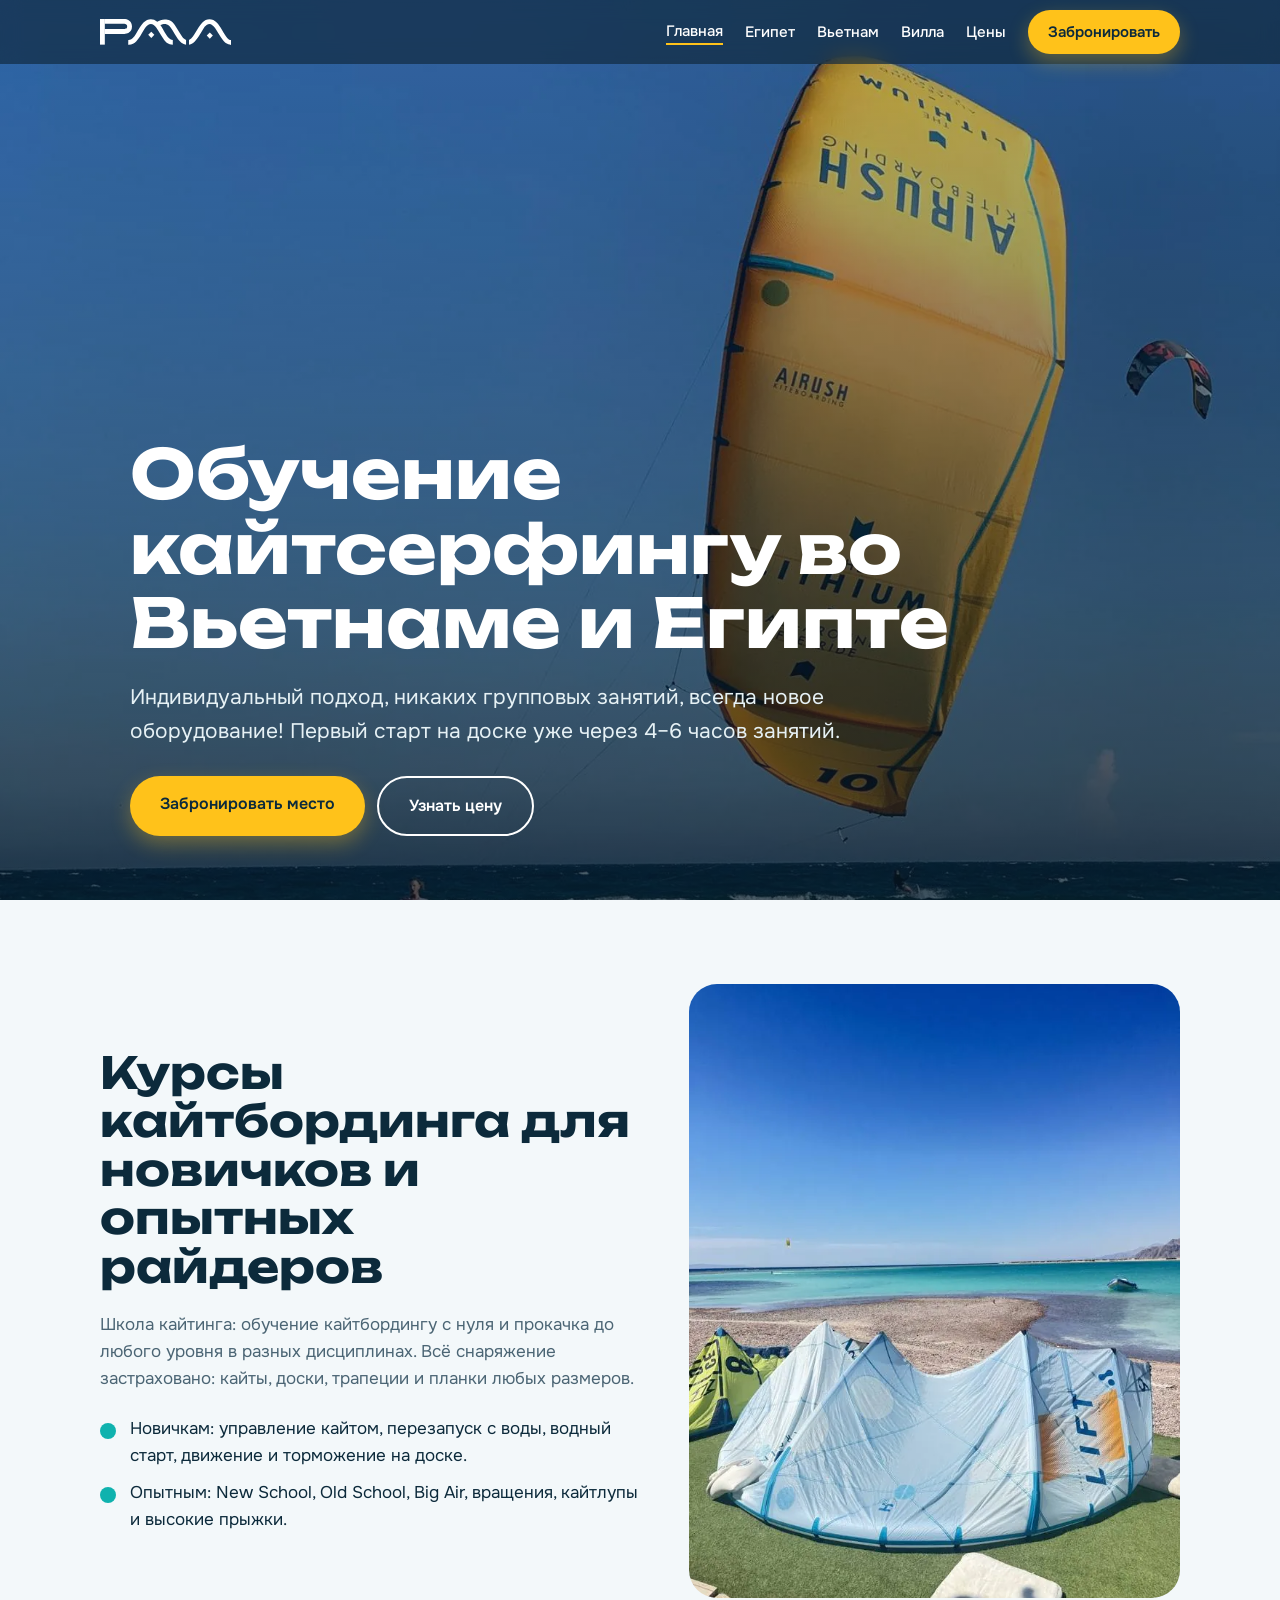
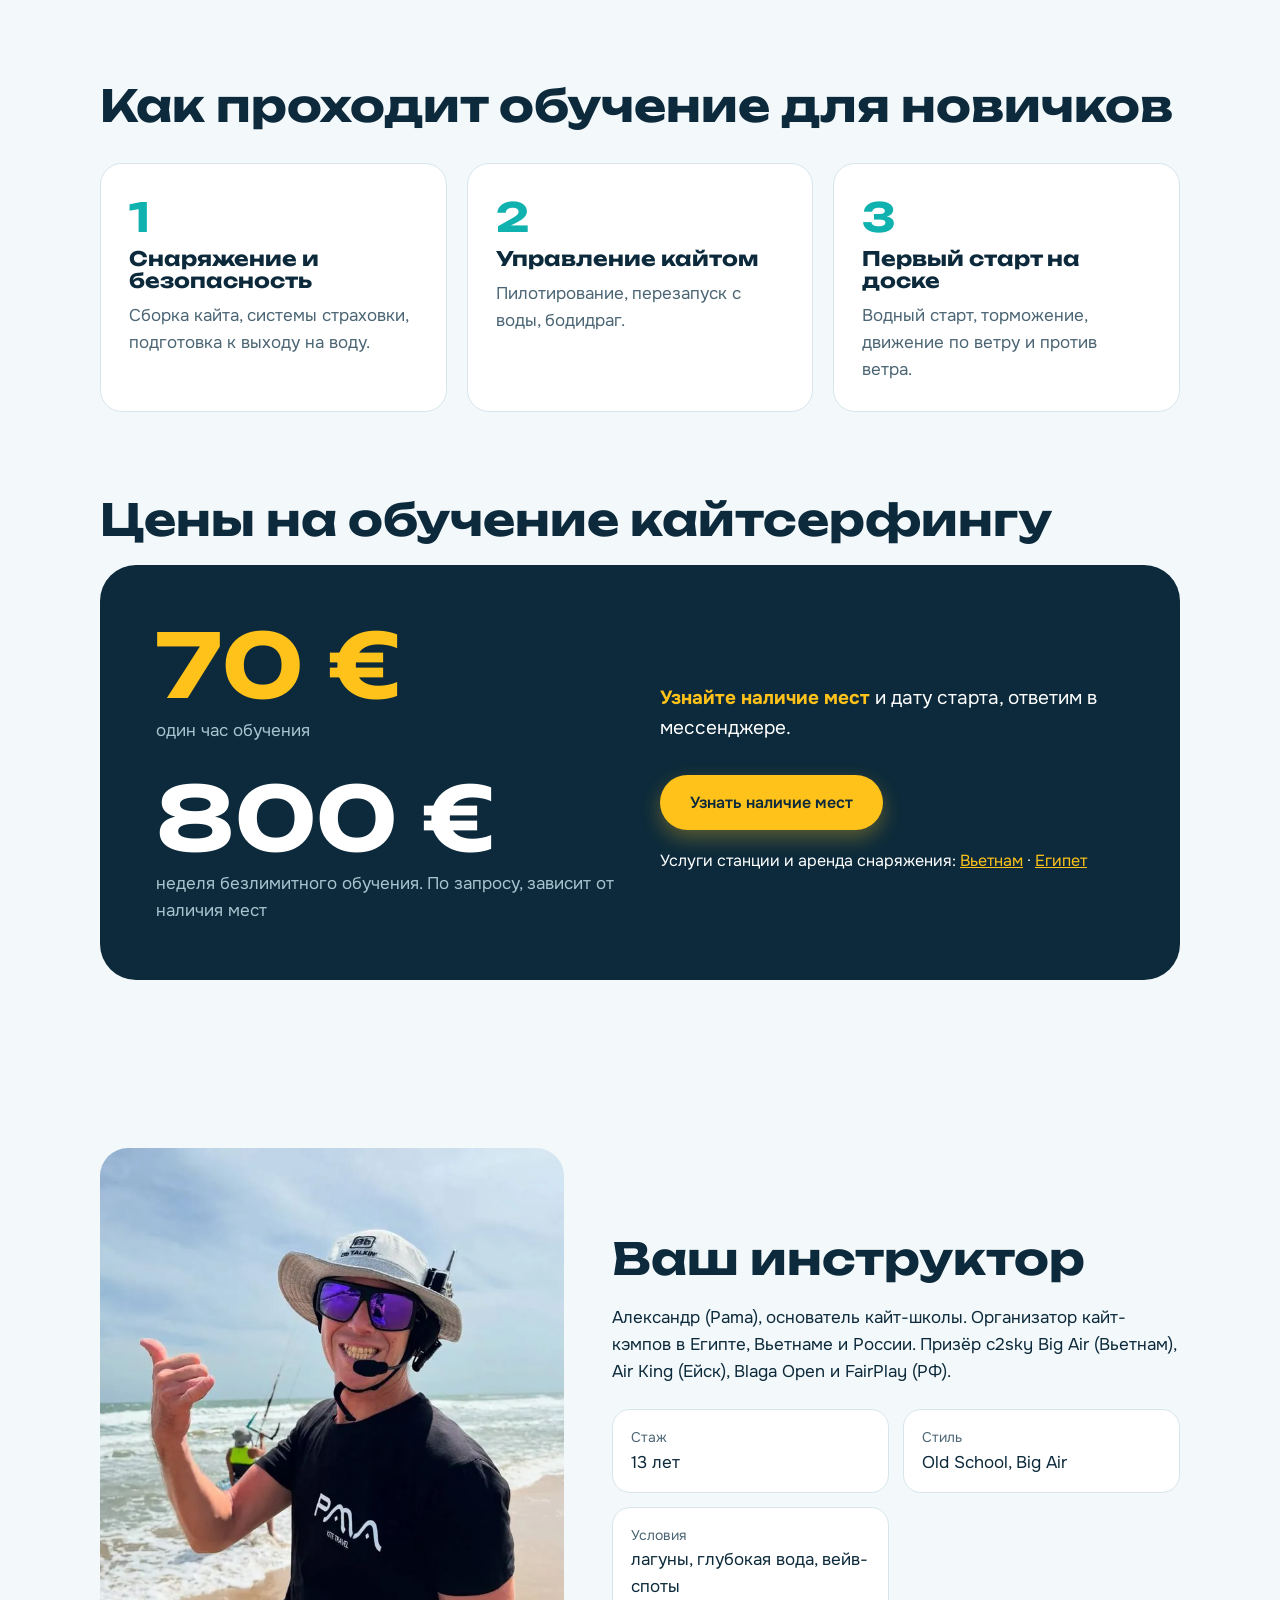
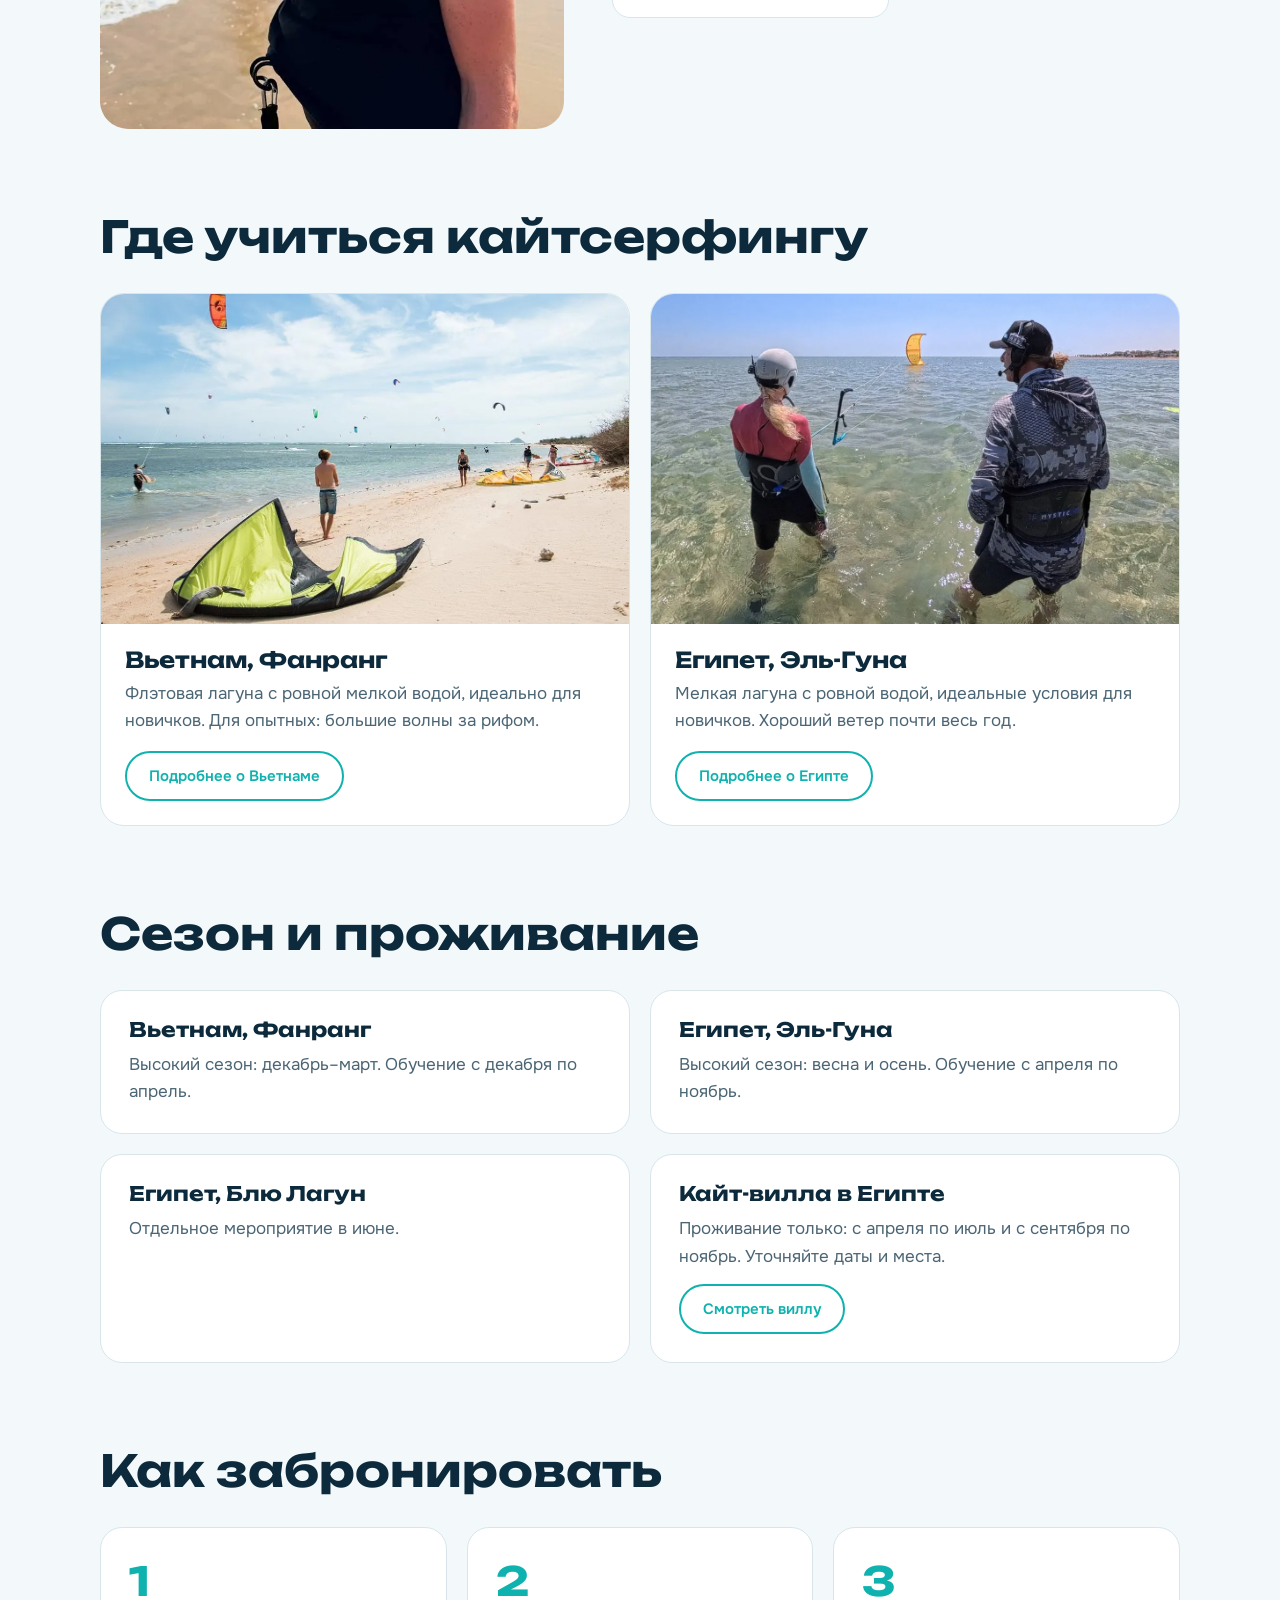
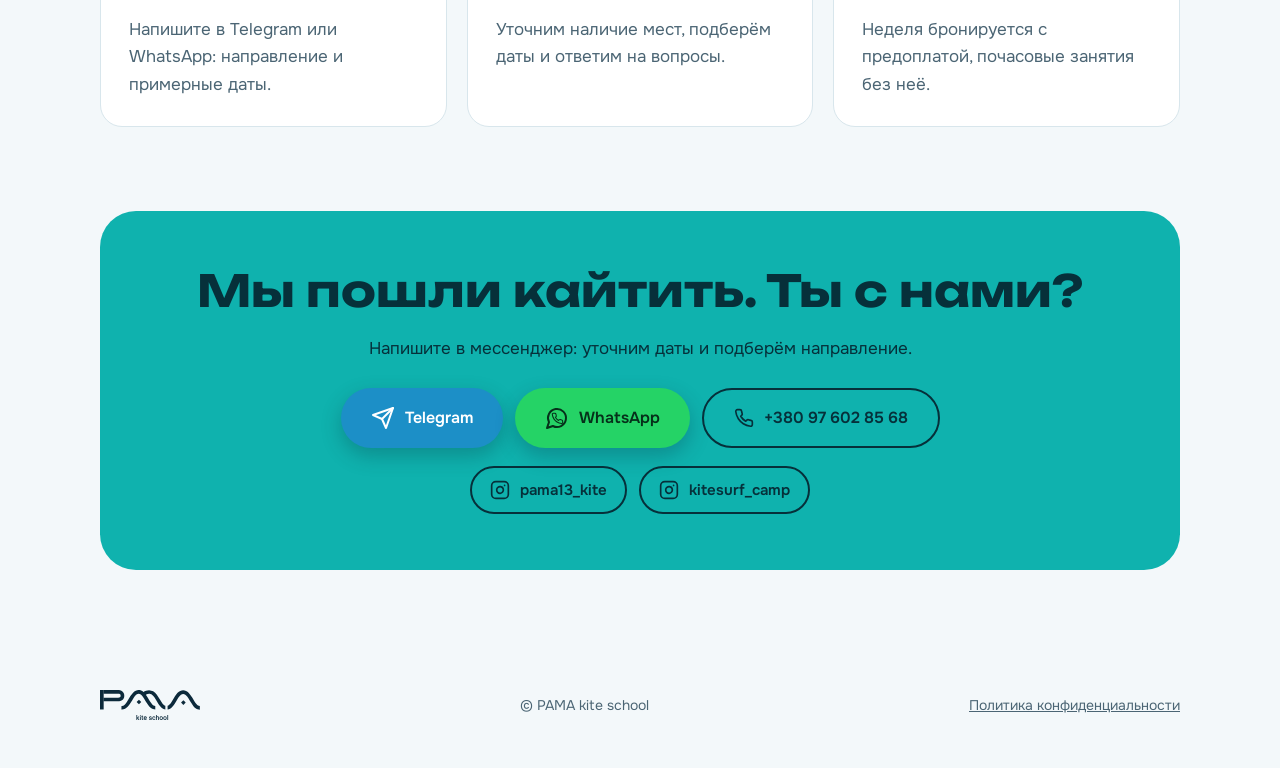
==== index.html @ 8b7fc16b "v0.8.1: price blocks - 70 EUR first, 800 EUR below with on-request caption Co-Authored-By: Claude So" ====
<!DOCTYPE html>
<html lang="ru">
<head>
<meta charset="utf-8">
<meta name="viewport" content="width=device-width, initial-scale=1, viewport-fit=cover">
<title>Обучение кайтсерфингу во Вьетнаме и Египте | PAMA kite school</title>
<meta name="description" content="Обучение кайтсерфингу с инструктором во Вьетнаме (Фанранг) и Египте (Эль-Гуна). Курсы для новичков и опытных. Неделя обучения 800 €, час 70 €.">
<link rel="canonical" href="https://pama13.com/">
<meta property="og:title" content="Обучение кайтсерфингу во Вьетнаме и Египте | PAMA kite school">
<meta property="og:description" content="Обучение кайтсерфингу с инструктором во Вьетнаме (Фанранг) и Египте (Эль-Гуна). Курсы для новичков и опытных. Неделя обучения 800 €, час 70 €.">
<meta property="og:image" content="https://pama13.com/og.jpg"><meta property="og:image:width" content="1200"><meta property="og:image:height" content="630"><meta name="twitter:card" content="summary_large_image"><meta name="twitter:image" content="https://pama13.com/og.jpg">
<meta property="og:url" content="https://pama13.com/"><meta property="og:type" content="website">
<meta property="og:locale" content="ru_RU">
<script type="application/ld+json">{"@context":"https://schema.org","@type":"SportsActivityLocation","name":"PAMA kite school","url":"https://pama13.com/","description":"Школа кайтсерфинга: обучение для новичков и опытных во Вьетнаме (Фанранг) и Египте.","telephone":"+79897724274","sameAs":["https://t.me/Pama13","https://instagram.com/pama13_kite"],"makesOffer":[{"@type":"Offer","name":"Неделя обучения кайтсерфингу","price":"800","priceCurrency":"EUR"},{"@type":"Offer","name":"Час обучения кайтсерфингу","price":"70","priceCurrency":"EUR"}]}</script>
<link rel="icon" type="image/svg+xml" href="[data-uri]">
<link rel="preconnect" href="https://fonts.googleapis.com">
<link rel="preconnect" href="https://fonts.gstatic.com" crossorigin>
<link href="https://fonts.googleapis.com/css2?family=Unbounded:wght@500;700&family=Onest:wght@400;500;600&display=swap" rel="stylesheet">
<link rel="stylesheet" href="style.css">
<script>(function(m,e,t,r,i,k,a){m[i]=m[i]||function(){(m[i].a=m[i].a||[]).push(arguments)};m[i].l=1*new Date();for(var j=0;j<document.scripts.length;j++){if(document.scripts[j].src===r){return;}}k=e.createElement(t),a=e.getElementsByTagName(t)[0],k.async=1,k.src=r,a.parentNode.insertBefore(k,a)})(window,document,"script","https://mc.yandex.ru/metrika/tag.js","ym");ym(90837089,"init",{clickmap:true,trackLinks:true,accurateTrackBounce:true,webvisor:true});</script><noscript><div><img src="https://mc.yandex.ru/watch/90837089" style="position:absolute;left:-9999px" alt=""></div></noscript>
<link rel="preload" as="image" href="hero-kite.webp" fetchpriority="high">
</head>
<body>
<div id="intro" aria-hidden="true"><svg class="ilogo" role="img" aria-label="PAMA kite school" xmlns="http://www.w3.org/2000/svg" viewBox="0 0 1607 317.83"><defs><style>.cls-1{fill:#fff;}</style></defs><g id="Слой_2" data-name="Слой 2"><g id="Слой_1-2" data-name="Слой 1"><rect class="cls-1" y="0.02" width="58.92" height="313.36"/><path class="cls-1" d="M298.44,182.16H56.25V123.22l242.18,0c4.9,0,18.56-1.49,26.27-9.06,1.84-1.8,7.41-7.27,7.41-23.1,0-13.17-4.22-18.76-7.4-21.81-9.49-9.14-27.64-10.52-31.64-10.35l-1.13,0H56.25V0H291.51c7.13-.17,46.39.17,74.06,26.79C377.19,38,391,58.21,391,91.08c0,34-14,54.53-25.72,65.79C340.86,180.33,308.06,182.16,298.44,182.16Z"/><rect class="cls-1" x="600.42" y="167.16" width="52.98" height="52.98" transform="translate(320.55 -386.57) rotate(45)"/><rect class="cls-1" x="1315.62" y="175.99" width="52.98" height="52.98" transform="translate(536.27 -889.71) rotate(45)"/><path class="cls-1" d="M1005.05,217c-12.37-17.75-24-36-35.57-54.33-19.23-30.52-37.37-61.77-57.44-91.72-14.5-21.64-33.31-39.62-56.45-52.37-16.81-9.26-54.66-13-54.66-12.5C763.11,2.91,724.55,18.9,699.58,32.33,646.87-11.52,582.42-8.26,532,43.55,515.93,60,502.16,79.07,489.6,98.4c-18.5,28.48-34.17,58.8-52.64,87.31-11.53,17.8-24.37,35.37-39.49,50.12C381,251.91,363.34,258.48,345.7,256l-.81,58.17c2.51.15,5.06.23,7.63.23,37.42,0,67.92-16,92-43,17.14-19.18,32.31-40.39,46.36-62,18.35-28.23,34.39-57.94,52.07-86.61,11.72-19,25.13-36.87,43.61-50.07,22.49-16.06,47.8-16.87,69.47.17a170,170,0,0,1,33.43,35c15.24,21.58,27.9,44.95,42.19,67.22,18,28.07,35.5,56.56,55.19,83.43,16.55,22.59,38.3,40.22,65.46,49.17,11.94,3.94,24.7,5.4,37.69,8.11V256.44c-21.75-1.44-38.24-12.07-51.73-27.38-9.52-10.8-18.7-22.12-26.41-34.24-14.69-23.09-28.25-46.88-42.2-70.44-10.08-17-20.31-33.91-31.9-49.84,19.84-9.11,43.89-16.72,63.14-13.43,0,.37,5.59,1.7,8.24,2.22l.58.22,0-.08c24.79,5.11,41.07,22.69,55.75,42.19,8.85,11.75,16.85,24.2,24.5,36.78,17,28,33.17,56.58,50.53,84.39,14.87,23.82,32.28,45.75,54.7,63.16,17.15,13.32,35.93,22,56.74,25.11V255.39c-9.31-3.23-18.55-8.95-27.55-17.11C1017.36,231.84,1010.5,224.8,1005.05,217Z"/><path class="cls-1" d="M1555.26,231.06c-9.51-10.8-18.7-22.12-26.41-34.24-14.68-23.09-28.25-46.88-42.2-70.44-16.73-28.25-33.88-56.21-57-79.91-54.82-56.2-126-57.11-180.74-.92-16,16.45-29.8,35.52-42.35,54.85-18.51,28.48-34.17,58.8-52.64,87.31-11.53,17.8-24.38,35.37-39.49,50.12-8.56,8.34-17.42,14.11-26.44,17.4V315c29.1-4.41,53.51-19.21,73.52-41.61,17.15-19.18,32.31-40.39,46.36-62,18.35-28.23,34.39-57.94,52.08-86.61,11.72-19,25.12-36.87,43.61-50.07,22.48-16.06,47.79-16.87,69.46.17a170,170,0,0,1,33.44,35c15.24,21.58,27.9,44.95,42.18,67.22,18,28.07,35.51,56.56,55.2,83.43,16.55,22.59,38.29,40.22,65.45,49.17,12,3.94,24.71,5.4,37.7,8.11V258.44C1585.25,257,1568.75,246.37,1555.26,231.06Z"/></g></g></svg></div>
<script>try{if(sessionStorage.getItem("pama_intro")){document.getElementById("intro").style.display="none"}else{sessionStorage.setItem("pama_intro","1")}}catch(e){}</script>
<header><div class="wrap">
<a class="logo" href="index.html" aria-label="PAMA kite school: главная"><svg class="hlogo" role="img" aria-label="PAMA kite school" xmlns="http://www.w3.org/2000/svg" viewBox="0 0 1607 317.83"><defs><style>.cls-1{fill:#fff;}</style></defs><g id="Слой_2" data-name="Слой 2"><g id="Слой_1-2" data-name="Слой 1"><rect class="cls-1" y="0.02" width="58.92" height="313.36"/><path class="cls-1" d="M298.44,182.16H56.25V123.22l242.18,0c4.9,0,18.56-1.49,26.27-9.06,1.84-1.8,7.41-7.27,7.41-23.1,0-13.17-4.22-18.76-7.4-21.81-9.49-9.14-27.64-10.52-31.64-10.35l-1.13,0H56.25V0H291.51c7.13-.17,46.39.17,74.06,26.79C377.19,38,391,58.21,391,91.08c0,34-14,54.53-25.72,65.79C340.86,180.33,308.06,182.16,298.44,182.16Z"/><rect class="cls-1" x="600.42" y="167.16" width="52.98" height="52.98" transform="translate(320.55 -386.57) rotate(45)"/><rect class="cls-1" x="1315.62" y="175.99" width="52.98" height="52.98" transform="translate(536.27 -889.71) rotate(45)"/><path class="cls-1" d="M1005.05,217c-12.37-17.75-24-36-35.57-54.33-19.23-30.52-37.37-61.77-57.44-91.72-14.5-21.64-33.31-39.62-56.45-52.37-16.81-9.26-54.66-13-54.66-12.5C763.11,2.91,724.55,18.9,699.58,32.33,646.87-11.52,582.42-8.26,532,43.55,515.93,60,502.16,79.07,489.6,98.4c-18.5,28.48-34.17,58.8-52.64,87.31-11.53,17.8-24.37,35.37-39.49,50.12C381,251.91,363.34,258.48,345.7,256l-.81,58.17c2.51.15,5.06.23,7.63.23,37.42,0,67.92-16,92-43,17.14-19.18,32.31-40.39,46.36-62,18.35-28.23,34.39-57.94,52.07-86.61,11.72-19,25.13-36.87,43.61-50.07,22.49-16.06,47.8-16.87,69.47.17a170,170,0,0,1,33.43,35c15.24,21.58,27.9,44.95,42.19,67.22,18,28.07,35.5,56.56,55.19,83.43,16.55,22.59,38.3,40.22,65.46,49.17,11.94,3.94,24.7,5.4,37.69,8.11V256.44c-21.75-1.44-38.24-12.07-51.73-27.38-9.52-10.8-18.7-22.12-26.41-34.24-14.69-23.09-28.25-46.88-42.2-70.44-10.08-17-20.31-33.91-31.9-49.84,19.84-9.11,43.89-16.72,63.14-13.43,0,.37,5.59,1.7,8.24,2.22l.58.22,0-.08c24.79,5.11,41.07,22.69,55.75,42.19,8.85,11.75,16.85,24.2,24.5,36.78,17,28,33.17,56.58,50.53,84.39,14.87,23.82,32.28,45.75,54.7,63.16,17.15,13.32,35.93,22,56.74,25.11V255.39c-9.31-3.23-18.55-8.95-27.55-17.11C1017.36,231.84,1010.5,224.8,1005.05,217Z"/><path class="cls-1" d="M1555.26,231.06c-9.51-10.8-18.7-22.12-26.41-34.24-14.68-23.09-28.25-46.88-42.2-70.44-16.73-28.25-33.88-56.21-57-79.91-54.82-56.2-126-57.11-180.74-.92-16,16.45-29.8,35.52-42.35,54.85-18.51,28.48-34.17,58.8-52.64,87.31-11.53,17.8-24.38,35.37-39.49,50.12-8.56,8.34-17.42,14.11-26.44,17.4V315c29.1-4.41,53.51-19.21,73.52-41.61,17.15-19.18,32.31-40.39,46.36-62,18.35-28.23,34.39-57.94,52.08-86.61,11.72-19,25.12-36.87,43.61-50.07,22.48-16.06,47.79-16.87,69.46.17a170,170,0,0,1,33.44,35c15.24,21.58,27.9,44.95,42.18,67.22,18,28.07,35.51,56.56,55.2,83.43,16.55,22.59,38.29,40.22,65.45,49.17,12,3.94,24.71,5.4,37.7,8.11V258.44C1585.25,257,1568.75,246.37,1555.26,231.06Z"/></g></g></svg></a>
<nav><a href="index.html" class="d cur">Главная</a><a href="egypt.html">Египет</a><a href="vietnam.html">Вьетнам</a><a href="villa.html" class="d">Вилла</a><a href="index.html#tsena" class="d">Цены</a><a class="btn" href="#kontakty" style="padding:10px 20px;font-size:15px">Забронировать</a></nav>
</div></header>
<main id="top">

<div class="hero" style="--hero:url(hero-kite.webp)"><div class="wrap">
<h1>Обучение кайтсерфингу во Вьетнаме и Египте</h1>
<p>Индивидуальный подход, никаких групповых занятий, всегда новое оборудование! Первый старт на доске уже через 4–6 часов занятий.</p>
<div class="row"><a class="btn" href="#kontakty">Забронировать место</a><a class="btn line" href="#tsena">Узнать цену</a></div>
</div></div>

<section id="obuchenie"><div class="wrap two">
<div>
<h2>Курсы кайтбординга для новичков и опытных райдеров</h2>
<p>Школа кайтинга: обучение кайтбордингу с нуля и прокачка до любого уровня в разных дисциплинах. Всё снаряжение застраховано: кайты, доски, трапеции и планки любых размеров.</p>
<ul class="ticks">
<li>Новичкам: управление кайтом, перезапуск с воды, водный старт, движение и торможение на доске.</li>
<li>Опытным: New School, Old School, Big Air, вращения, кайтлупы и высокие прыжки.</li>
</ul>
</div>
<img src="lagoon.webp" alt="Обучение кайтсерфингу: кайт на берегу лагуны" loading="lazy" width="675" height="900" decoding="async">
</div></section>

<section style="padding-top:0"><div class="wrap">
<h2>Как проходит обучение для новичков</h2>
<div class="steps">
<div class="step"><b>1</b><h3 style="font-size:20px;margin-top:6px">Снаряжение и безопасность</h3><p>Сборка кайта, системы страховки, подготовка к выходу на воду.</p></div>
<div class="step"><b>2</b><h3 style="font-size:20px;margin-top:6px">Управление кайтом</h3><p>Пилотирование, перезапуск с воды, бодидраг.</p></div>
<div class="step"><b>3</b><h3 style="font-size:20px;margin-top:6px">Первый старт на доске</h3><p>Водный старт, торможение, движение по ветру и против ветра.</p></div>
</div></div></section>

<section id="tsena" style="padding-top:0"><div class="wrap">
<h2>Цены на обучение кайтсерфингу</h2>
<div class="price">
<div><div class="big">70 €</div><small>один час обучения</small><div class="big" style="color:#fff;margin-top:30px">800 €</div><small>неделя безлимитного обучения. По запросу, зависит от наличия мест</small></div>
<div>
<p class="sub"><strong>Узнайте наличие мест</strong> и дату старта, ответим в мессенджере.</p><a class="btn" href="#kontakty" style="margin-top:12px">Узнать наличие мест</a>
<p class="sub" style="font-size:16px;margin-top:18px">Услуги станции и аренда снаряжения: <a href="vietnam.html#stoimost" style="color:var(--sun)">Вьетнам</a> · <a href="egypt.html#stoimost" style="color:var(--sun)">Египет</a></p></div>
</div></div></section>

<section id="instruktor"><div class="wrap coach">
<img src="instructor.webp" alt="Инструктор по кайтсерфингу Александр (Pama) на пляже" loading="lazy" width="900" height="900" decoding="async">
<div>
<h2>Ваш инструктор</h2>
<p>Александр (Pama), основатель кайт-школы. Организатор кайт-кэмпов в Египте, Вьетнаме и России. Призёр c2sky Big Air (Вьетнам), Air King (Ейск), Blaga Open и FairPlay (РФ).</p>
<div class="facts">
<div><span>Стаж</span>13 лет</div>
<div><span>Стиль</span>Old School, Big Air</div>
<div><span>Условия</span>лагуны, глубокая вода, вейв-споты</div>
</div>
</div>
</div></section>

<section id="strany" style="padding-top:0"><div class="wrap">
<h2>Где учиться кайтсерфингу</h2>
<div class="countries">
<div class="country"><img src="phanrang-1.webp" alt="Кайтсерфинг во Вьетнаме, лагуна Фанранг" loading="lazy" width="1100" height="733" decoding="async"><div><h3 style="font-size:22px">Вьетнам, Фанранг</h3><p>Флэтовая лагуна с ровной мелкой водой, идеально для новичков. Для опытных: большие волны за рифом.</p><a class="more" href="vietnam.html">Подробнее о Вьетнаме</a></div></div>
<div class="country"><img src="egypt-card.webp" alt="Обучение кайтсерфингу в Египте: инструктор и ученица в лагуне Эль-Гуны" loading="lazy" width="1200" height="900" decoding="async"><div><h3 style="font-size:22px">Египет, Эль-Гуна</h3><p>Мелкая лагуна с ровной водой, идеальные условия для новичков. Хороший ветер почти весь год.</p><a class="more" href="egypt.html">Подробнее о Египте</a></div></div>
</div></div></section>

<section id="villa" style="padding-top:0"><div class="wrap"><h2>Сезон и проживание</h2><div class="steps four">
<div class="step"><h3 style="font-size:20px">Вьетнам, Фанранг</h3><p>Высокий сезон: декабрь–март. Обучение с декабря по апрель.</p></div>
<div class="step"><h3 style="font-size:20px">Египет, Эль-Гуна</h3><p>Высокий сезон: весна и осень. Обучение с апреля по ноябрь.</p></div>
<div class="step"><h3 style="font-size:20px">Египет, Блю Лагун</h3><p>Отдельное мероприятие в июне.</p></div>
<div class="step"><h3 style="font-size:20px">Кайт-вилла в Египте</h3><p>Проживание только: с апреля по июль и с сентября по ноябрь. Уточняйте даты и места.</p><a class="more" href="villa.html">Смотреть виллу</a></div>
</div></div></section>

<section id="kak" style="padding-top:0"><div class="wrap">
<h2>Как забронировать</h2>
<div class="steps">
<div class="step"><b>1</b><p>Напишите в Telegram или WhatsApp: направление и примерные даты.</p></div>
<div class="step"><b>2</b><p>Уточним наличие мест, подберём даты и ответим на вопросы.</p></div>
<div class="step"><b>3</b><p>Неделя бронируется с предоплатой, почасовые занятия без неё.</p></div>
</div></div></section>
<section id="kontakty" style="padding-top:0"><div class="wrap"><div class="contact">
<h2>Мы пошли кайтить. Ты с нами?</h2>
<p>Напишите в мессенджер: уточним даты и подберём направление.</p>
<div class="row">
<a class="btn tg" href="https://t.me/Pama13" onclick="window.ym&&ym(90837089,'reachGoal','tg_click')"><svg class="ic" viewBox="0 0 24 24" aria-hidden="true"><path d="m22 2-7 20-4-9-9-4Z"/><path d="M22 2 11 13"/></svg>Telegram</a>
<a class="btn wa" href="https://wa.me/79897724274" onclick="window.ym&&ym(90837089,'reachGoal','wa_click')"><svg class="ic" viewBox="0 0 24 24" aria-hidden="true"><path d="M7.9 20A9 9 0 1 0 4 16.1L2 22Z"/><path transform="translate(6.2 6.2) scale(.52)" d="M22 16.92v3a2 2 0 0 1-2.18 2 19.79 19.79 0 0 1-8.63-3.07 19.5 19.5 0 0 1-6-6 19.79 19.79 0 0 1-3.07-8.67A2 2 0 0 1 4.11 2h3a2 2 0 0 1 2 1.72 12.84 12.84 0 0 0 .7 2.81 2 2 0 0 1-.45 2.11L8.09 9.91a16 16 0 0 0 6 6l1.27-1.27a2 2 0 0 1 2.11-.45 12.84 12.84 0 0 0 2.81.7A2 2 0 0 1 22 16.92z"/></svg>WhatsApp</a>
<a class="btn line" href="tel:+380976028568" onclick="window.ym&&ym(90837089,'reachGoal','phone_click')"><svg class="ic" viewBox="0 0 24 24" aria-hidden="true"><path d="M22 16.92v3a2 2 0 0 1-2.18 2 19.79 19.79 0 0 1-8.63-3.07 19.5 19.5 0 0 1-6-6 19.79 19.79 0 0 1-3.07-8.67A2 2 0 0 1 4.11 2h3a2 2 0 0 1 2 1.72 12.84 12.84 0 0 0 .7 2.81 2 2 0 0 1-.45 2.11L8.09 9.91a16 16 0 0 0 6 6l1.27-1.27a2 2 0 0 1 2.11-.45 12.84 12.84 0 0 0 2.81.7A2 2 0 0 1 22 16.92z"/></svg>+380 97 602 85 68</a>
</div>
<div class="row ig">
<a class="btn line sm" href="https://instagram.com/pama13_kite" onclick="window.ym&&ym(90837089,'reachGoal','insta_click')"><svg class="ic" viewBox="0 0 24 24" aria-hidden="true"><rect x="2" y="2" width="20" height="20" rx="5"/><path d="M16 11.37A4 4 0 1 1 12.63 8 4 4 0 0 1 16 11.37z"/><path d="M17.5 6.5h.01"/></svg>pama13_kite</a>
<a class="btn line sm" href="https://instagram.com/kitesurf_camp" onclick="window.ym&&ym(90837089,'reachGoal','insta_click')"><svg class="ic" viewBox="0 0 24 24" aria-hidden="true"><rect x="2" y="2" width="20" height="20" rx="5"/><path d="M16 11.37A4 4 0 1 1 12.63 8 4 4 0 0 1 16 11.37z"/><path d="M17.5 6.5h.01"/></svg>kitesurf_camp</a>
</div>
</div></div></section>
</main>
<footer><div class="wrap"><svg class="flogo" role="img" aria-label="PAMA kite school" xmlns="http://www.w3.org/2000/svg" viewBox="0 0 1607 482.8"><g id="Слой_2" data-name="Слой 2"><g id="Слой_1-2" data-name="Слой 1"><path d="M604.37,457.42l-5.66,5.82v18.51H586V401.2h12.75v46.46l4-5L618.37,425h15.32L612.6,448.66l23.34,33.09H621.21Z"/><path d="M642,410.22a6.88,6.88,0,0,1,1.86-4.92,7,7,0,0,1,5.32-1.95,7.1,7.1,0,0,1,5.35,1.95,6.82,6.82,0,0,1,1.89,4.92,6.6,6.6,0,0,1-1.89,4.83,7.13,7.13,0,0,1-5.35,1.93,7,7,0,0,1-5.32-1.93A6.66,6.66,0,0,1,642,410.22Zm13.53,71.53H642.81V425h12.75Z"/><path d="M685.4,411.21V425h10v9.44h-10v31.68c0,2.16.43,3.73,1.29,4.69s2.38,1.44,4.58,1.44a19.59,19.59,0,0,0,4.46-.52v9.86a31.53,31.53,0,0,1-8.39,1.2q-14.69,0-14.68-16.2V434.45h-9.34V425h9.34v-13.8Z"/><path d="M730.14,482.8q-12.12,0-19.64-7.63T703,454.85v-1.57a34,34,0,0,1,3.28-15.19,25,25,0,0,1,9.2-10.41A24.36,24.36,0,0,1,728.67,424q11.6,0,17.91,7.39t6.32,20.93v5.14H715.82q.57,7,4.69,11.12a14.09,14.09,0,0,0,10.36,4.09,17.26,17.26,0,0,0,14.27-7.08L752,472.1a23,23,0,0,1-9.1,7.9A28.51,28.51,0,0,1,730.14,482.8Zm-1.52-48.61a10.72,10.72,0,0,0-8.47,3.67q-3.23,3.66-4.12,10.22h24.28v-.94q-.42-6.4-3.41-9.68A10.65,10.65,0,0,0,728.62,434.19Z"/><path d="M821.34,466.34a5.78,5.78,0,0,0-2.8-5.2q-2.82-1.78-9.31-3.14a47.74,47.74,0,0,1-10.86-3.47q-9.54-4.61-9.55-13.37A15.13,15.13,0,0,1,795,428.89q6.19-4.93,15.74-4.93,10.17,0,16.44,5a16,16,0,0,1,6.27,13.06H820.71a7.87,7.87,0,0,0-2.73-6.11,10.46,10.46,0,0,0-7.23-2.44,11.34,11.34,0,0,0-6.85,1.94,6.15,6.15,0,0,0-2.65,5.2,5.17,5.17,0,0,0,2.47,4.56q2.46,1.62,10,3.28a47.22,47.22,0,0,1,11.78,3.93,16.65,16.65,0,0,1,6.34,5.48,13.9,13.9,0,0,1,2.08,7.76,14.8,14.8,0,0,1-6.35,12.41q-6.35,4.74-16.63,4.74a29.48,29.48,0,0,1-12.43-2.51,20.49,20.49,0,0,1-8.49-6.93,16.35,16.35,0,0,1-3-9.49h12.37a9,9,0,0,0,3.41,6.95,13.29,13.29,0,0,0,8.34,2.44q5,0,7.66-1.92A5.9,5.9,0,0,0,821.34,466.34Z"/><path d="M868.28,472.63a11.55,11.55,0,0,0,7.92-2.78,9.48,9.48,0,0,0,3.36-6.87h12a18.62,18.62,0,0,1-3.31,9.88,21.64,21.64,0,0,1-8.39,7.27,25,25,0,0,1-11.43,2.67q-11.91,0-18.88-7.71t-7-21.29v-1.31q0-13,6.92-20.74T868.39,424q10.11,0,16.49,5.9t6.69,15.5h-12a11.67,11.67,0,0,0-3.33-8,10.71,10.71,0,0,0-8-3.14,11.19,11.19,0,0,0-9.54,4.48q-3.36,4.49-3.41,13.61v2q0,9.24,3.33,13.77T868.28,472.63Z"/><path d="M913.75,431.2A19.93,19.93,0,0,1,929.54,424q18.13,0,18.41,20.72v37.07H935.2v-36.6q0-5.88-2.54-8.32c-1.7-1.62-4.19-2.44-7.47-2.44a12.29,12.29,0,0,0-11.44,6.82v40.54H901V401.2h12.74Z"/><path d="M958.44,452.86a33.52,33.52,0,0,1,3.3-15A24.16,24.16,0,0,1,971,427.55,26.22,26.22,0,0,1,984.76,424q11.49,0,18.65,7.39t7.73,19.62l.06,3a33.79,33.79,0,0,1-3.23,15,23.86,23.86,0,0,1-9.23,10.22,26.28,26.28,0,0,1-13.87,3.62q-12,0-19.22-8t-7.21-21.32Zm12.74,1.1q0,8.76,3.62,13.71a11.75,11.75,0,0,0,10.07,5,11.62,11.62,0,0,0,10-5q3.6-5,3.59-14.73,0-8.61-3.69-13.64a12.48,12.48,0,0,0-20-.08Q971.18,444.11,971.18,454Z"/><path d="M1019.59,452.86a33.52,33.52,0,0,1,3.3-15,24.16,24.16,0,0,1,9.28-10.28,26.23,26.23,0,0,1,13.75-3.59q11.47,0,18.64,7.39T1072.3,451l0,3a33.79,33.79,0,0,1-3.23,15,23.8,23.8,0,0,1-9.23,10.22A26.25,26.25,0,0,1,1046,482.8q-12,0-19.22-8t-7.21-21.32Zm12.74,1.1q0,8.76,3.62,13.71a11.75,11.75,0,0,0,10.07,5,11.62,11.62,0,0,0,10-5q3.6-5,3.6-14.73,0-8.61-3.7-13.64a12.48,12.48,0,0,0-20-.08Q1032.34,444.11,1032.33,454Z"/><path d="M1096.68,481.75h-12.74V401.2h12.74Z"/><rect y="0.02" width="58.92" height="313.36"/><path d="M298.44,182.16H56.25V123.22l242.18,0c4.9,0,18.56-1.49,26.27-9.06,1.84-1.8,7.41-7.27,7.41-23.1,0-13.17-4.22-18.76-7.4-21.81-9.49-9.14-27.64-10.52-31.64-10.35l-1.13,0H56.25V0H291.51c7.13-.17,46.39.17,74.06,26.79C377.19,38,391,58.21,391,91.08c0,34-14,54.53-25.72,65.79C340.86,180.33,308.06,182.16,298.44,182.16Z"/><rect x="600.42" y="167.16" width="52.98" height="52.98" transform="translate(320.55 -386.57) rotate(45)"/><rect x="1315.62" y="175.99" width="52.98" height="52.98" transform="translate(536.27 -889.71) rotate(45)"/><path d="M1005.05,217c-12.37-17.75-24-36-35.57-54.33-19.23-30.52-37.37-61.77-57.44-91.72-14.5-21.64-33.31-39.62-56.45-52.37-16.81-9.26-54.66-13-54.66-12.5C763.11,2.91,724.55,18.9,699.58,32.33,646.87-11.52,582.42-8.26,532,43.55,515.93,60,502.16,79.07,489.6,98.4c-18.5,28.48-34.17,58.8-52.64,87.31-11.53,17.8-24.37,35.37-39.49,50.12C381,251.91,363.34,258.48,345.7,256l-.81,58.17c2.51.15,5.06.23,7.63.23,37.42,0,67.92-16,92-43,17.14-19.18,32.31-40.39,46.36-62,18.35-28.23,34.39-57.94,52.07-86.61,11.72-19,25.13-36.87,43.61-50.07,22.49-16.06,47.8-16.87,69.47.17a170,170,0,0,1,33.43,35c15.24,21.58,27.9,44.95,42.19,67.22,18,28.07,35.5,56.56,55.19,83.43,16.55,22.59,38.3,40.22,65.46,49.17,11.94,3.94,24.7,5.4,37.69,8.11V256.44c-21.75-1.44-38.24-12.07-51.73-27.38-9.52-10.8-18.7-22.12-26.41-34.24-14.69-23.09-28.25-46.88-42.2-70.44-10.08-17-20.31-33.91-31.9-49.84,19.84-9.11,43.89-16.72,63.14-13.43,0,.37,5.59,1.7,8.24,2.22l.58.22,0-.08c24.79,5.11,41.07,22.69,55.75,42.19,8.85,11.75,16.85,24.2,24.5,36.78,17,28,33.17,56.58,50.53,84.39,14.87,23.82,32.28,45.75,54.7,63.16,17.15,13.32,35.93,22,56.74,25.11V255.39c-9.31-3.23-18.55-8.95-27.55-17.11C1017.36,231.84,1010.5,224.8,1005.05,217Z"/><path d="M1555.26,231.06c-9.51-10.8-18.7-22.12-26.41-34.24-14.68-23.09-28.25-46.88-42.2-70.44-16.73-28.25-33.88-56.21-57-79.91-54.82-56.2-126-57.11-180.74-.92-16,16.45-29.8,35.52-42.35,54.85-18.51,28.48-34.17,58.8-52.64,87.31-11.53,17.8-24.38,35.37-39.49,50.12-8.56,8.34-17.42,14.11-26.44,17.4V315c29.1-4.41,53.51-19.21,73.52-41.61,17.15-19.18,32.31-40.39,46.36-62,18.35-28.23,34.39-57.94,52.08-86.61,11.72-19,25.12-36.87,43.61-50.07,22.48-16.06,47.79-16.87,69.46.17a170,170,0,0,1,33.44,35c15.24,21.58,27.9,44.95,42.18,67.22,18,28.07,35.51,56.56,55.2,83.43,16.55,22.59,38.29,40.22,65.45,49.17,12,3.94,24.71,5.4,37.7,8.11V258.44C1585.25,257,1568.75,246.37,1555.26,231.06Z"/></g></g></svg><span>© PAMA kite school</span><a href="privacy-policy.html">Политика конфиденциальности</a></div></footer>
<div class="fab" id="fab"><a class="tg" href="https://t.me/Pama13" aria-label="Написать в Telegram" onclick="window.ym&&ym(90837089,'reachGoal','tg_click')"><svg class="ic" viewBox="0 0 24 24" aria-hidden="true"><path d="m22 2-7 20-4-9-9-4Z"/><path d="M22 2 11 13"/></svg><span>Написать</span></a><a class="wa" href="https://wa.me/79897724274" aria-label="Написать в WhatsApp" onclick="window.ym&&ym(90837089,'reachGoal','wa_click')"><svg class="ic" viewBox="0 0 24 24" aria-hidden="true"><path d="M7.9 20A9 9 0 1 0 4 16.1L2 22Z"/><path transform="translate(6.2 6.2) scale(.52)" d="M22 16.92v3a2 2 0 0 1-2.18 2 19.79 19.79 0 0 1-8.63-3.07 19.5 19.5 0 0 1-6-6 19.79 19.79 0 0 1-3.07-8.67A2 2 0 0 1 4.11 2h3a2 2 0 0 1 2 1.72 12.84 12.84 0 0 0 .7 2.81 2 2 0 0 1-.45 2.11L8.09 9.91a16 16 0 0 0 6 6l1.27-1.27a2 2 0 0 1 2.11-.45 12.84 12.84 0 0 0 2.81.7A2 2 0 0 1 22 16.92z"/></svg></a></div>
<script>(function(){var f=document.getElementById("fab"),k=document.getElementById("kontakty"),h=document.querySelector(".hero");if(!f||!k||!("IntersectionObserver"in window))return;var a=0,b=0;function u(){f.classList.toggle("off",!!(a||b))}new IntersectionObserver(function(e){a=e[0].isIntersecting;u()}).observe(k);if(h)new IntersectionObserver(function(e){b=e[0].isIntersecting;u()},{threshold:.35}).observe(h)})();</script>
</body>
</html>
---- style.css ----
:root{--bg:#f3f8fa;--ink:#0c2a3b;--soft:#4b6574;--sea:#0fb2ae;--sun:#ffc21a;--card:#fff;--line:#d8e6ec;
box-sizing:border-box;padding-top:env(safe-area-inset-top,0px);padding-bottom:env(safe-area-inset-bottom,0px);color-scheme:light}
@media (prefers-color-scheme:dark){:root:not([data-theme="light"]){--bg:#0a1c27;--ink:#eaf4f7;--soft:#9db6c2;--card:#10303f;--line:#1c4558;color-scheme:dark}}
:root[data-theme="dark"]{--bg:#0a1c27;--ink:#eaf4f7;--soft:#9db6c2;--card:#10303f;--line:#1c4558;color-scheme:dark}
html{scroll-behavior:smooth;scroll-padding-top:calc(72px + env(safe-area-inset-top,0px))}
*,*::before,*::after{box-sizing:border-box}
body{margin:0;background:var(--bg);color:var(--ink);font:400 17px/1.6 Onest,system-ui,sans-serif}
img{max-width:100%;height:auto;display:block}
h1,h2,h3{font-family:Unbounded,Onest,sans-serif;line-height:1.1;margin:0;font-weight:700}
a{color:inherit}
.wrap{max-width:1120px;margin:0 auto;padding:0 20px}
header{position:fixed;top:0;left:0;right:0;z-index:20;padding-top:env(safe-area-inset-top,0px);background:rgba(10,28,39,.55);backdrop-filter:blur(10px)}
header .wrap{display:flex;align-items:center;justify-content:space-between;height:64px}
.logo{font:700 18px Unbounded,sans-serif;color:#fff;text-decoration:none;letter-spacing:.02em}
nav{display:flex;gap:22px;align-items:center}
nav a{color:#fff;text-decoration:none;font-weight:500;font-size:15px}
.btn{display:inline-block;background:var(--sun);color:#0c2a3b;font-weight:600;padding:14px 26px;border-radius:999px;text-decoration:none;border:0;font-size:16px}
.btn:hover{filter:brightness(1.05)}
.btn.line{background:transparent;color:inherit;border:2px solid currentColor}
:focus-visible{outline:3px solid var(--sea);outline-offset:3px}
.hero{min-height:100svh;display:flex;align-items:flex-end;color:#fff;background:linear-gradient(180deg,rgba(6,24,36,.25),rgba(6,24,36,.7)),var(--hero) center 35%/cover}
.hero .wrap{padding-bottom:64px;padding-top:120px}
.hero h1{font-size:clamp(30px,5.6vw,68px);max-width:15em}
.hero p{max-width:34em;font-size:clamp(17px,2.2vw,21px);margin:20px 0 28px;color:#e6f1f5}
.hero .row{display:flex;gap:12px;flex-wrap:wrap}
section{padding:84px 0}
h2{font-size:clamp(26px,4.4vw,44px);margin-bottom:20px}
.two{display:grid;grid-template-columns:1.1fr 1fr;gap:48px;align-items:center}
.two img{border-radius:28px;width:100%;aspect-ratio:4/5;object-fit:cover}
.two p{color:var(--soft)}
.ticks{list-style:none;padding:0;margin:22px 0 0;display:grid;gap:10px}
.ticks li{padding-left:30px;position:relative}
.ticks li::before{content:"";position:absolute;left:0;top:.5em;width:16px;height:16px;border-radius:50%;background:var(--sea)}
.steps{display:grid;grid-template-columns:repeat(3,1fr);gap:20px;margin-top:32px}
.steps.four{grid-template-columns:repeat(2,1fr)}
.step{background:var(--card);border:1px solid var(--line);border-radius:22px;padding:28px}
.step b{font:700 40px Unbounded,sans-serif;color:var(--sea)}
.step p{margin:10px 0 0;color:var(--soft)}
.price{background:#0c2a3b;color:#fff;border-radius:36px;padding:56px;display:grid;grid-template-columns:1fr 1fr;gap:40px;align-items:center}
.price .big{font:700 clamp(48px,8vw,88px) Unbounded,sans-serif;color:var(--sun);line-height:1}
.price small{display:block;color:#a9c4d0;font-size:17px;margin-top:8px}
.price .sub{margin-top:28px;font-size:19px}
.price .sub strong{color:var(--sun)}
.coach{display:grid;grid-template-columns:.9fr 1.1fr;gap:48px;align-items:center}
.coach img{border-radius:28px;aspect-ratio:4/5;object-fit:cover;width:100%}
.facts{display:grid;grid-template-columns:1fr 1fr;gap:14px;margin:24px 0}
.facts div{background:var(--card);border:1px solid var(--line);border-radius:18px;padding:16px 18px}
.facts span{display:block;color:var(--soft);font-size:14px}
.countries{display:grid;grid-template-columns:repeat(2,1fr);gap:20px;margin-top:32px}
.country{background:var(--card);border:1px solid var(--line);border-radius:24px;overflow:hidden}
.country img{aspect-ratio:16/10;object-fit:cover;width:100%}
.country div{padding:24px}
.country p{color:var(--soft);margin:8px 0 0}
.country.text{padding:28px}
.contact{background:var(--sea);color:#06303a;border-radius:36px;padding:56px;text-align:center}
.contact h2{color:#06303a}
.contact .row{display:flex;gap:12px;justify-content:center;flex-wrap:wrap;margin:26px 0 18px}
.contact .btn{background:#0c2a3b;color:#fff}
.contact .btn.line{background:transparent;color:#06303a}
footer{padding:36px 0 48px;color:var(--soft);font-size:14px}
footer .wrap{display:flex;justify-content:space-between;flex-wrap:wrap;gap:12px}
@media (max-width:820px){
 nav a.d,nav .btn{display:none}
 .two,.coach,.price,.steps,.countries{grid-template-columns:1fr}
 .two img,.coach img{aspect-ratio:4/3}
 .price,.contact{padding:36px 24px;border-radius:28px}
 section{padding:60px 0}
 .steps.four{grid-template-columns:1fr}
 .hero .wrap{padding-bottom:40px}
}
@media (prefers-reduced-motion:reduce){html{scroll-behavior:auto}}
.logo{display:block}.hlogo{height:26px;width:auto;display:block}.flogo{height:30px;width:auto;display:block;color:var(--ink)}.flogo path,.flogo rect{fill:currentColor}footer .wrap{align-items:center}
#intro{position:fixed;inset:0;z-index:100;background:#0c2a3b;display:grid;place-content:center;justify-items:center;gap:clamp(14px,3vw,26px);animation:introOut .7s ease 1.5s forwards}
#intro::after{content:"kite school";color:#fff;font:600 clamp(16px,3.2vw,28px) Unbounded,Onest,sans-serif;letter-spacing:.42em;margin-right:-.42em;opacity:0;animation:introIn 1s ease .45s both}
.ilogo{width:min(62vw,400px);height:auto;animation:introIn 1s ease both}
@keyframes introIn{from{opacity:0;transform:translateY(14px) scale(.96)}to{opacity:1;transform:none}}
@keyframes introOut{to{opacity:0;visibility:hidden}}
@media (prefers-reduced-motion:reduce){#intro{display:none}}
.gal{display:grid;grid-template-columns:1.4fr 1fr;grid-template-rows:1fr 1fr;gap:14px;margin:28px 0}
.gal img{width:100%;height:100%;object-fit:cover;border-radius:22px;min-height:180px}
.gal .g1{grid-row:1/3}
.pr{display:grid;grid-template-columns:repeat(2,1fr);gap:20px}
.pr .step p{color:var(--soft)}
.pr .wide{grid-column:1/-1}
.country p a{color:var(--sea);font-weight:600}
@media (max-width:820px){.gal{grid-template-columns:1fr;grid-template-rows:none}.gal .g1{grid-row:auto}.pr{grid-template-columns:1fr}}

.ic{width:20px;height:20px;margin-right:10px;flex:none;stroke:currentColor;fill:none;stroke-width:2;stroke-linecap:round;stroke-linejoin:round}
.contact .btn{display:inline-flex;align-items:center;justify-content:center}
.contact .btn.tg{background:#1c8fc7;color:#fff}
.contact .btn.wa{background:#25D366;color:#06301a}
.contact .btn.line{background:transparent;color:#06303a}
.contact .btn.tg .ic,.contact .btn.wa .ic{width:24px;height:24px}
.contact .btn.line{box-shadow:none}
.contact .btn.sm{padding:10px 18px;font-size:15px;box-shadow:none}
.contact .row.ig{margin:0}
.btn{padding:15px 30px;font-weight:600;box-shadow:0 8px 20px rgba(255,194,26,.32);transition:transform .18s ease,box-shadow .18s ease,background .18s ease,color .18s ease}
.btn:hover{transform:translateY(-2px);box-shadow:0 12px 26px rgba(255,194,26,.42)}
.btn:active{transform:translateY(0)}
.btn.line{box-shadow:none}
.btn.line:hover{background:#fff;color:#0c2a3b;box-shadow:none}
.contact .btn{box-shadow:0 8px 20px rgba(6,48,58,.28)}
.contact .btn.line:hover{background:#06303a;color:#fff}
.more{display:inline-block;margin-top:16px;padding:11px 22px;border:2px solid var(--sea);border-radius:999px;color:var(--sea);font-weight:600;text-decoration:none;font-size:15px;transition:background .18s ease,color .18s ease}
.more:hover{background:var(--sea);color:#fff}
.hero.sm{min-height:64svh}
.hero.sm .wrap{padding-bottom:48px}
nav a.cur{border-bottom:2px solid var(--sun)}
.crumbs{color:var(--soft);font-size:15px;margin-bottom:18px}
.crumbs a{color:var(--sea)}
.lead{color:var(--soft);max-width:40em}

.masonry{columns:3 260px;column-gap:14px;margin-top:24px}
.masonry a{display:block;margin-bottom:14px;border-radius:20px;overflow:hidden}
.masonry img{width:100%;display:block;transition:transform .3s ease}
.masonry a:hover img{transform:scale(1.03)}
.promo{display:grid;grid-template-columns:1fr 1.2fr;gap:36px;align-items:center;background:var(--card);border:1px solid var(--line);border-radius:28px;padding:20px}
.promo img{width:100%;aspect-ratio:4/5;object-fit:cover;border-radius:20px}
.promo p{color:var(--soft)}
.step .more{margin-top:14px}
@media (min-width:821px){.gal{grid-template-rows:repeat(2,250px)}}
.gal img{height:100%}
.gal.two{grid-template-columns:1fr 1fr}
@media (min-width:821px){.gal.two{grid-template-rows:340px}}
.gal.two .g1{grid-row:auto}
@media (max-width:820px){.gal img{height:auto;aspect-ratio:4/3}}
.promo img{aspect-ratio:5/4}
@media (max-width:820px){.promo{grid-template-columns:1fr;gap:20px}.promo img{aspect-ratio:4/3}}

.tbl{width:100%;max-width:560px;border-collapse:collapse;margin-top:14px}
.tbl td{padding:10px 0;border-bottom:1px solid var(--line);font-size:18px}
.tbl td:last-child{text-align:right;font-weight:700}
.step h3{margin:0 0 6px;font-size:20px}
.faq details{background:var(--card);border:1px solid var(--line);border-radius:18px;padding:18px 24px;margin-bottom:12px}
.faq summary{cursor:pointer;font-weight:600;font-size:18px;list-style:none}
.faq summary::-webkit-details-marker{display:none}
.faq summary::after{content:"+";float:right;color:var(--sea);font-size:24px;line-height:1}
.faq details[open] summary::after{content:"–"}
.faq details p{margin:12px 0 0;color:var(--soft)}

.fab{position:fixed;right:14px;bottom:calc(14px + env(safe-area-inset-bottom,0px));z-index:30;display:none;gap:10px;transition:opacity .25s,transform .25s}
.fab.off{opacity:0;transform:translateY(20px);pointer-events:none}
.fab a{display:inline-flex;align-items:center;justify-content:center;height:52px;min-width:52px;padding:0 16px;border-radius:999px;color:#fff;text-decoration:none;font-weight:600;font-size:16px;box-shadow:0 8px 22px rgba(0,0,0,.3)}
.fab .tg{background:#1c8fc7}.fab .wa{background:#25D366;color:#06301a;padding:0}
.fab .ic{width:24px;height:24px;margin-right:0}.fab .tg .ic{margin-right:8px}
@media (max-width:820px){.fab{display:flex}}

.step .ticks{margin-top:16px}
.step .ticks li{font-size:16px;color:var(--soft)}
.step .ticks strong{color:var(--ink)}

.bar{display:flex;align-items:center;justify-content:space-between;gap:16px;flex-wrap:wrap;background:var(--card);border:1px solid var(--line);border-radius:22px;padding:22px 28px}
.bar h3{font-size:20px;margin:0}.bar p{margin:6px 0 0;color:var(--soft)}.bar .more{margin-top:0}
.gal.four{grid-template-columns:1fr 1fr}.gal.four .g1{grid-row:auto}@media (min-width:821px){.gal.four{grid-template-rows:repeat(2,260px)}}@media (max-width:820px){.gal.four{grid-template-columns:1fr}}
.gal.four{grid-template-rows:none!important}.gal.four img{height:auto!important;aspect-ratio:4/3}
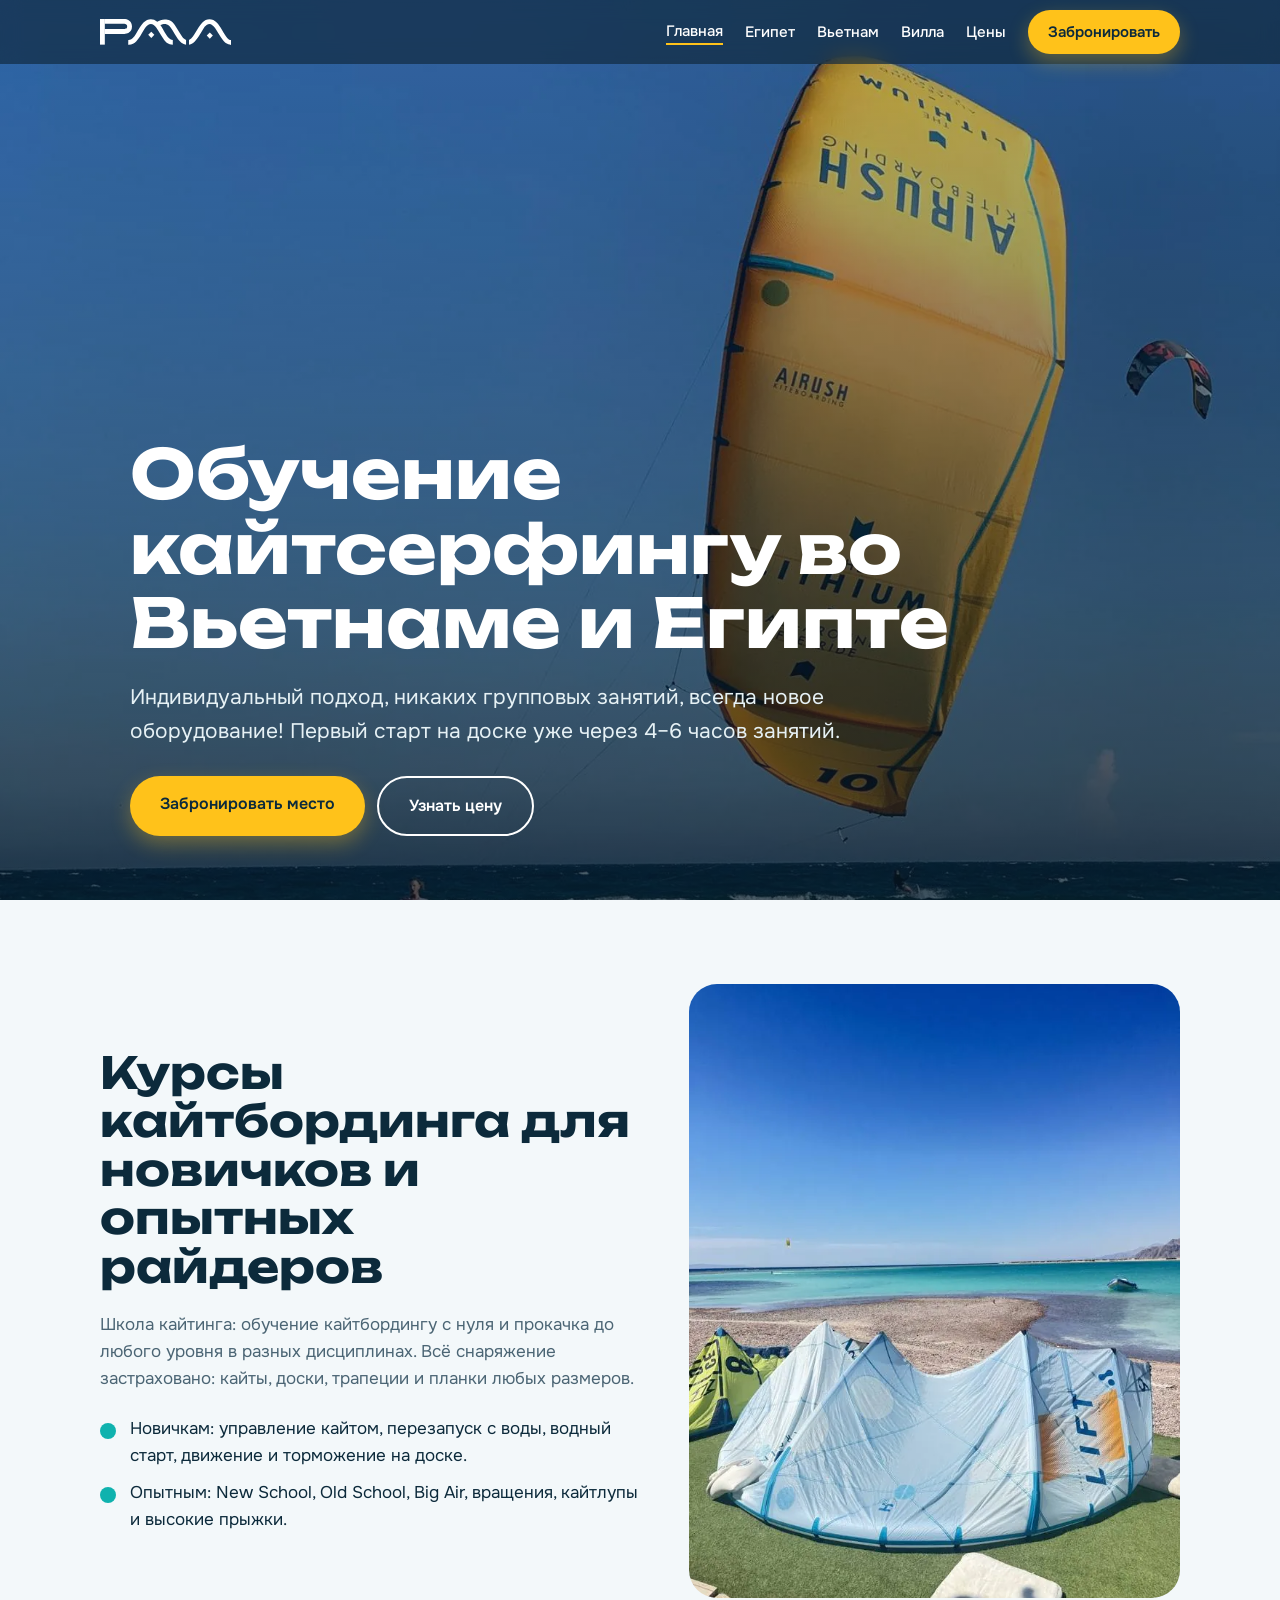
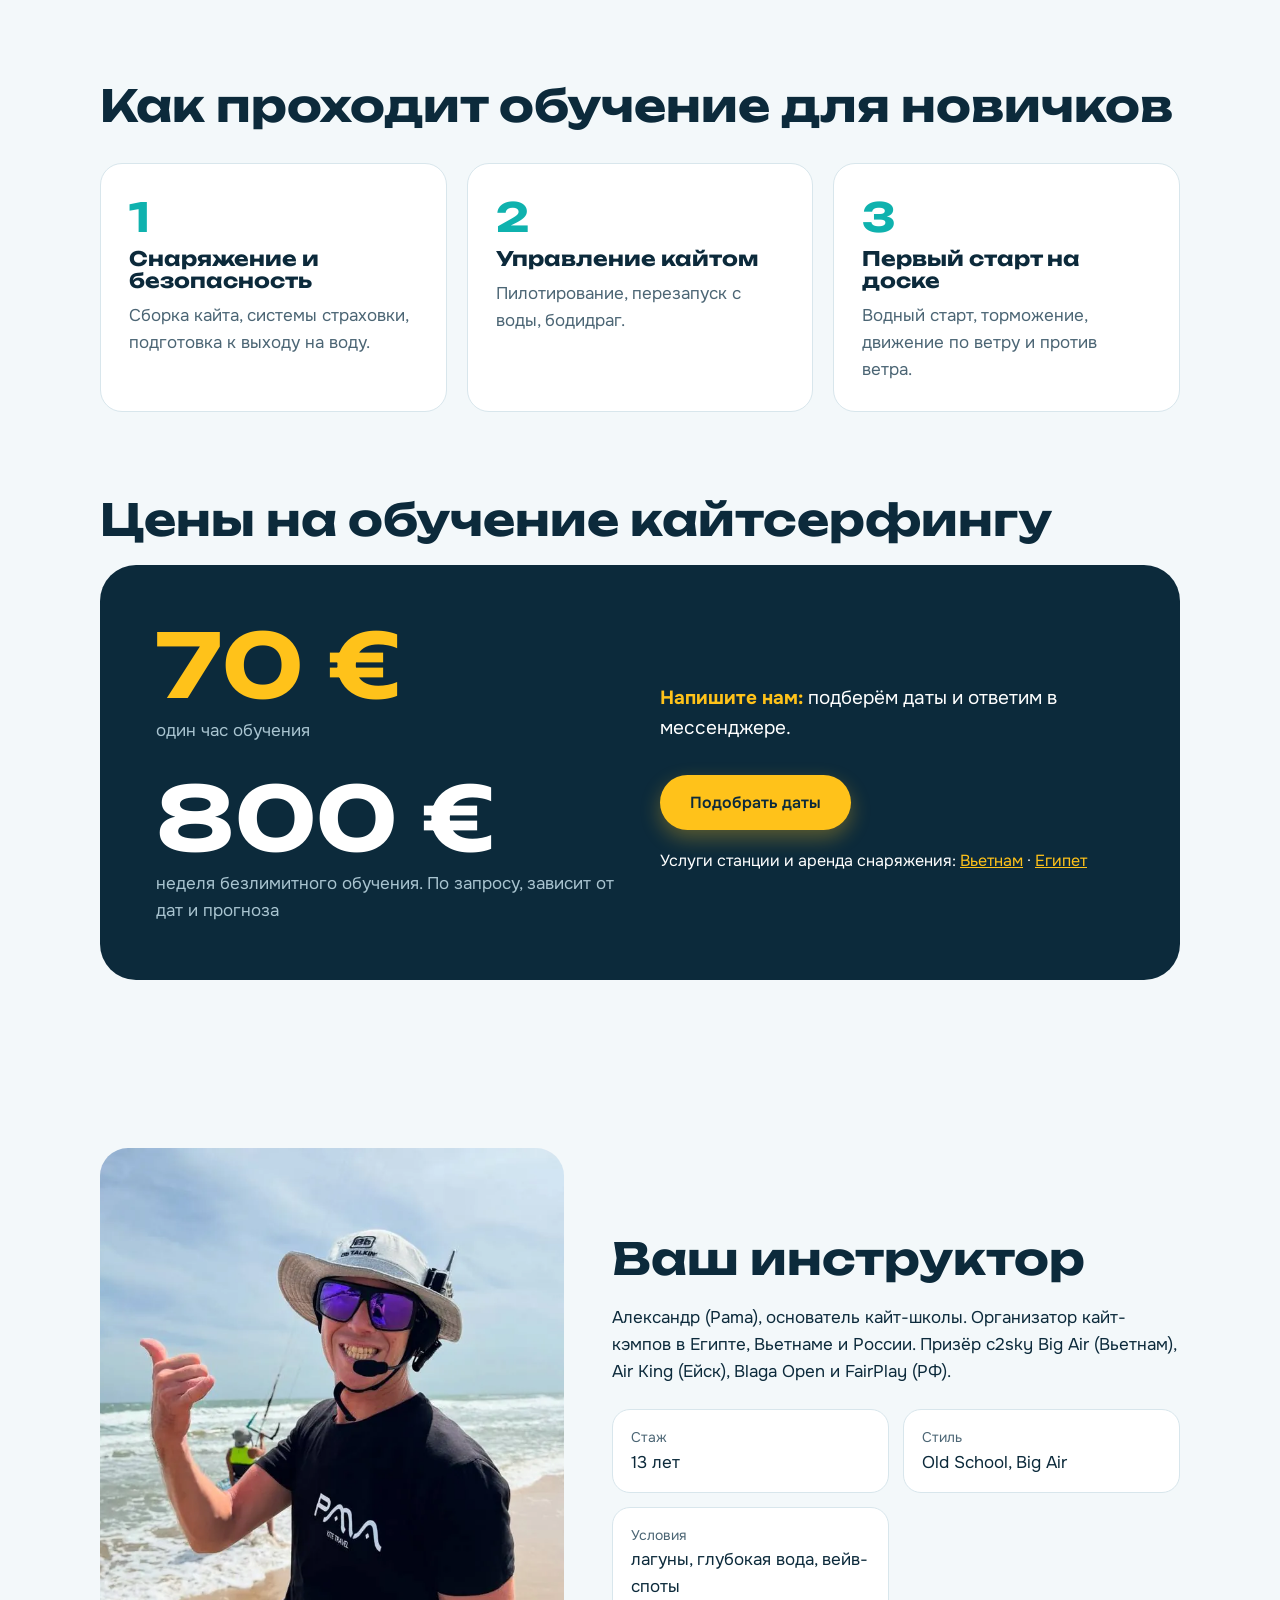
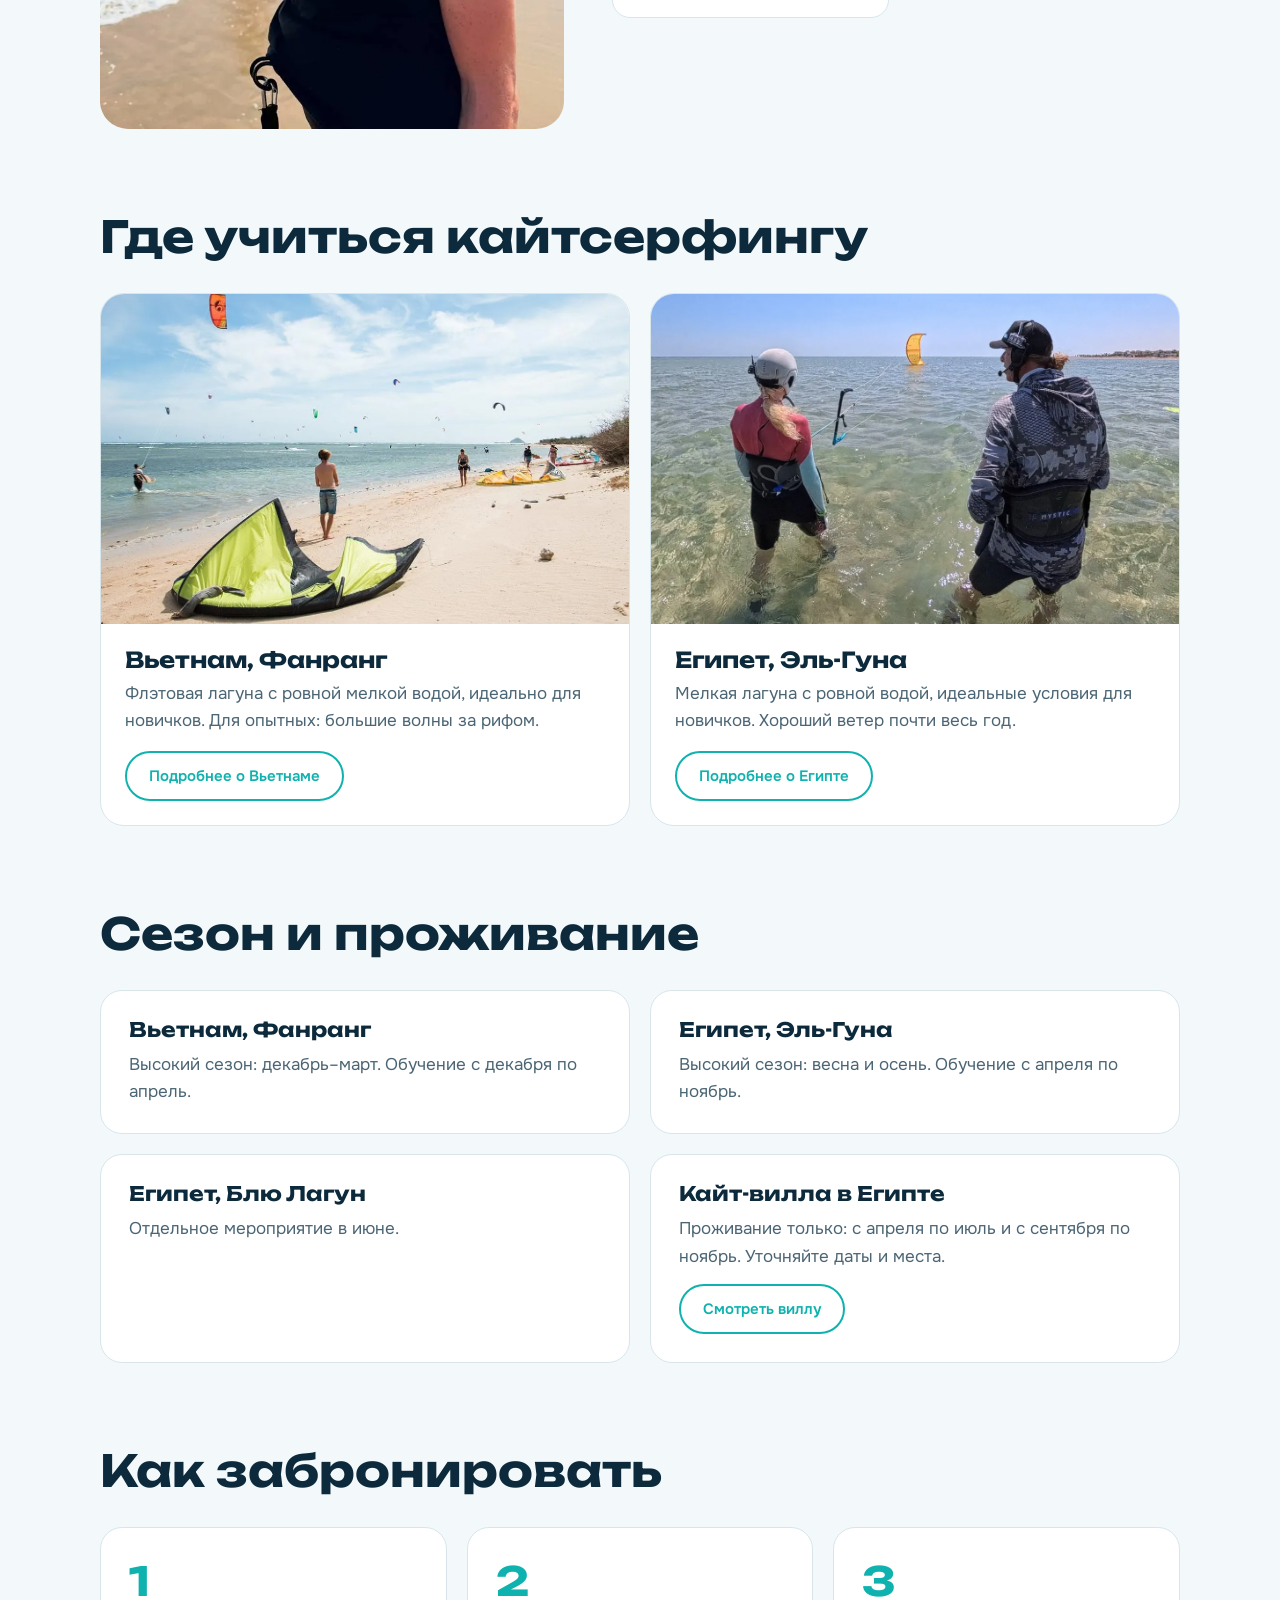
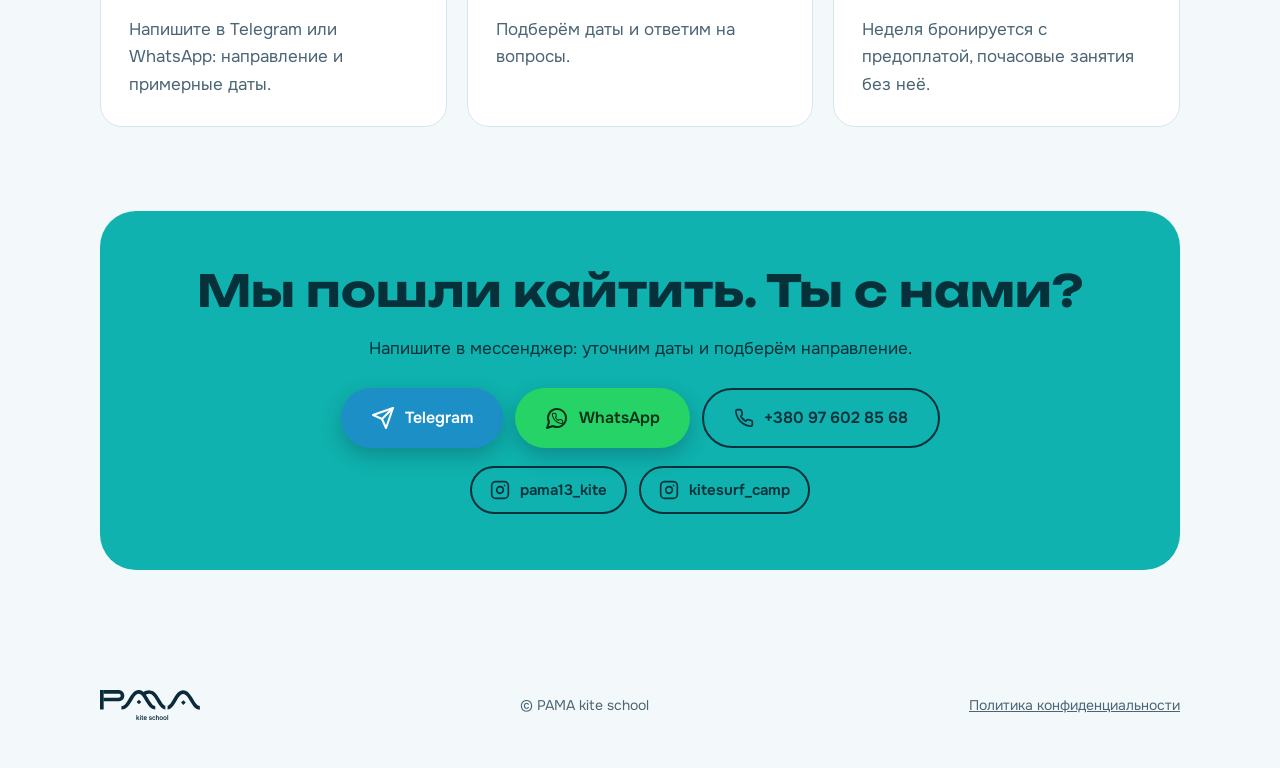
==== commit 09d74351: "Price caption: depends on dates and forecast; fewer repeats of 'availability' Co-Authored-By: Claude" ====
--- a/index.html
+++ b/index.html
@@ -58,9 +58,9 @@
 <section id="tsena" style="padding-top:0"><div class="wrap">
 <h2>Цены на обучение кайтсерфингу</h2>
 <div class="price">
-<div><div class="big">70 €</div><small>один час обучения</small><div class="big" style="color:#fff;margin-top:30px">800 €</div><small>неделя безлимитного обучения. По запросу, зависит от наличия мест</small></div>
+<div><div class="big">70 €</div><small>один час обучения</small><div class="big" style="color:#fff;margin-top:30px">800 €</div><small>неделя безлимитного обучения. По запросу, зависит от дат и прогноза</small></div>
 <div>
-<p class="sub"><strong>Узнайте наличие мест</strong> и дату старта, ответим в мессенджере.</p><a class="btn" href="#kontakty" style="margin-top:12px">Узнать наличие мест</a>
+<p class="sub"><strong>Напишите нам:</strong> подберём даты и ответим в мессенджере.</p><a class="btn" href="#kontakty" style="margin-top:12px">Подобрать даты</a>
 <p class="sub" style="font-size:16px;margin-top:18px">Услуги станции и аренда снаряжения: <a href="vietnam.html#stoimost" style="color:var(--sun)">Вьетнам</a> · <a href="egypt.html#stoimost" style="color:var(--sun)">Египет</a></p></div>
 </div></div></section>
 
@@ -95,7 +95,7 @@
 <h2>Как забронировать</h2>
 <div class="steps">
 <div class="step"><b>1</b><p>Напишите в Telegram или WhatsApp: направление и примерные даты.</p></div>
-<div class="step"><b>2</b><p>Уточним наличие мест, подберём даты и ответим на вопросы.</p></div>
+<div class="step"><b>2</b><p>Подберём даты и ответим на вопросы.</p></div>
 <div class="step"><b>3</b><p>Неделя бронируется с предоплатой, почасовые занятия без неё.</p></div>
 </div></div></section>
 <section id="kontakty" style="padding-top:0"><div class="wrap"><div class="contact">
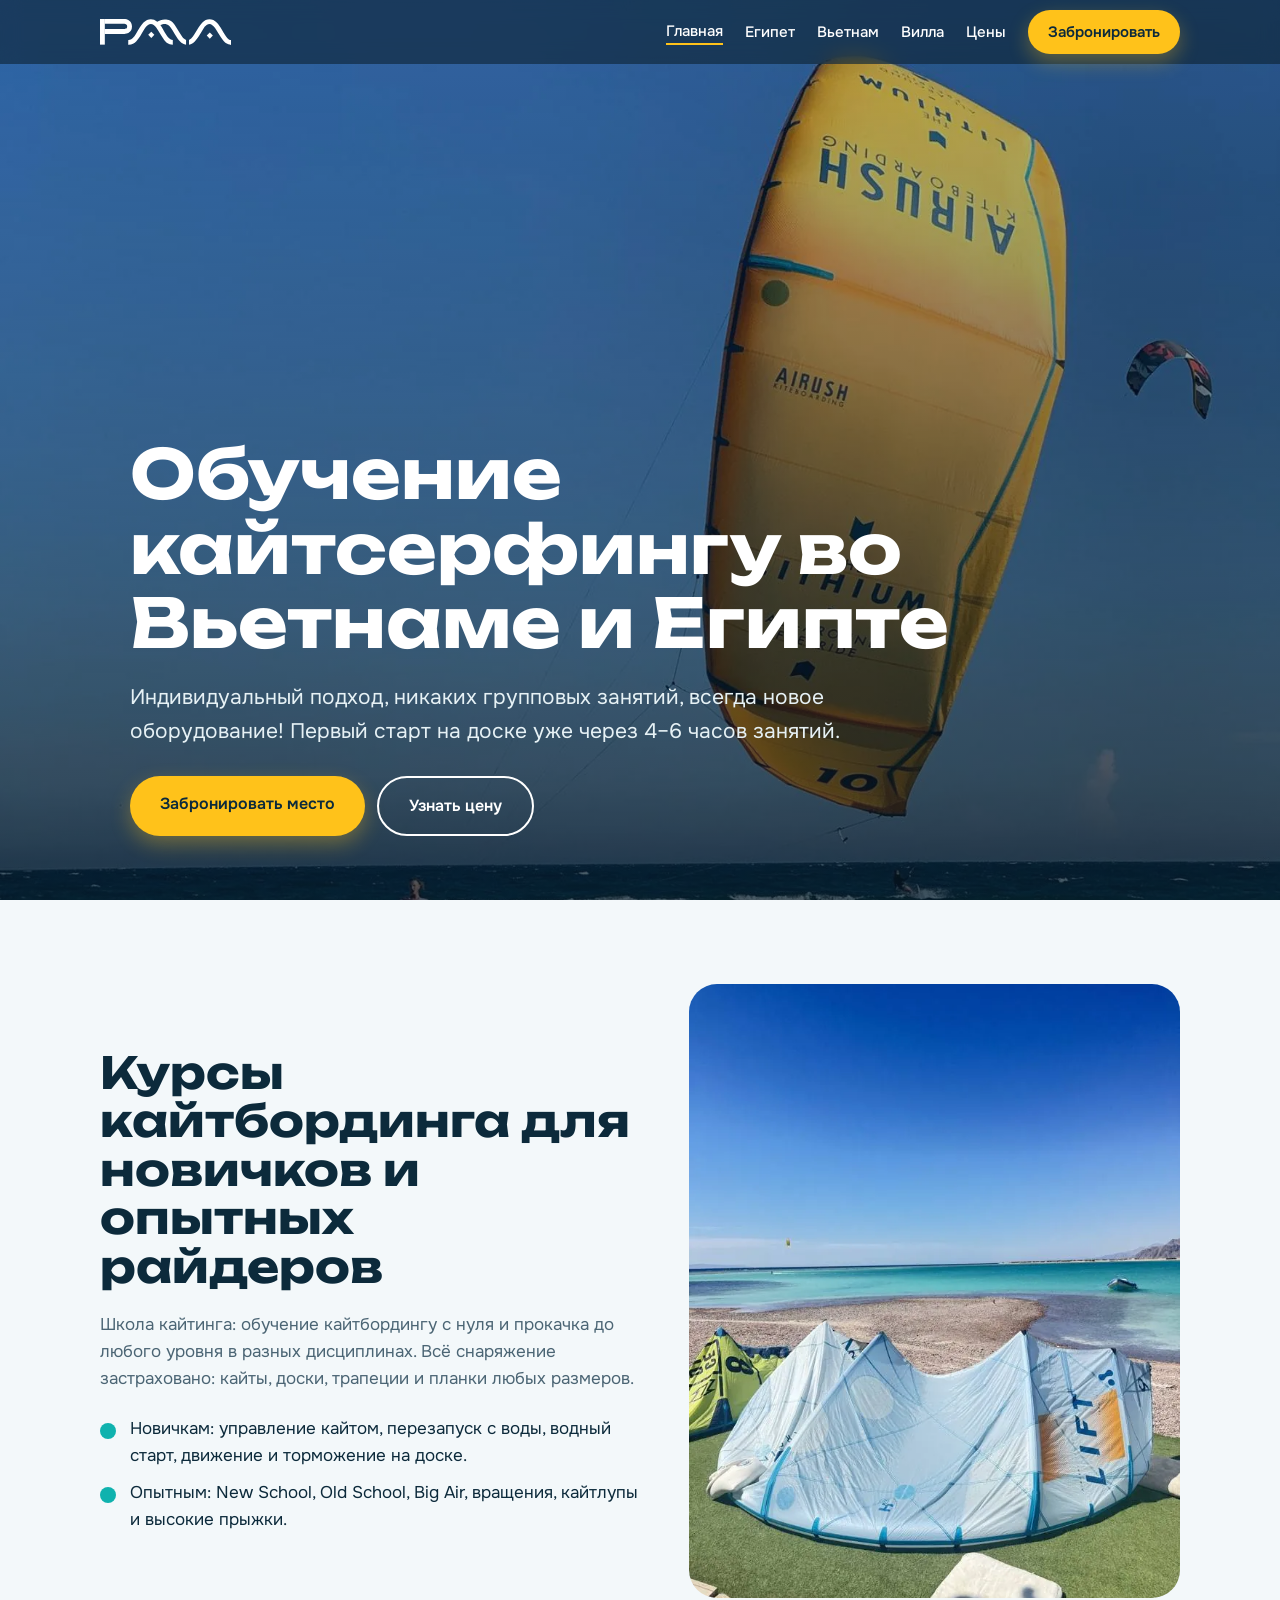
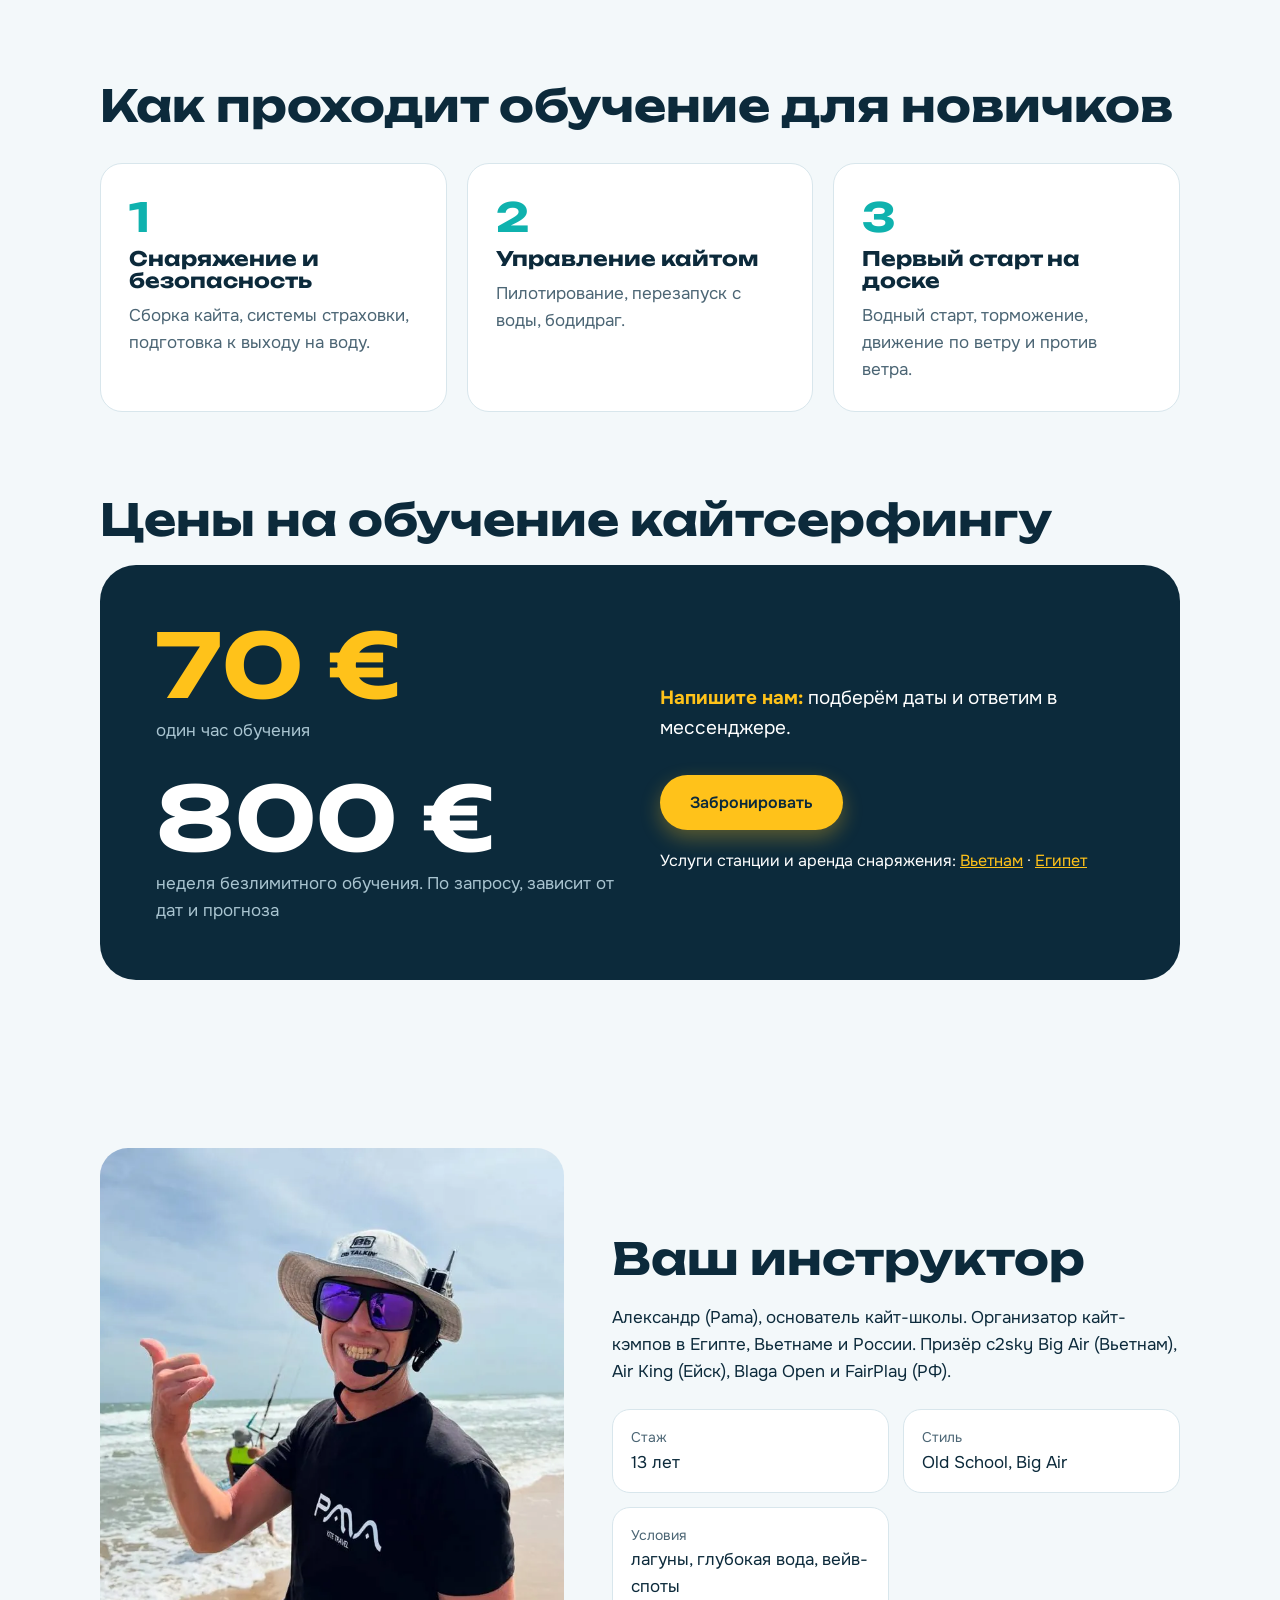
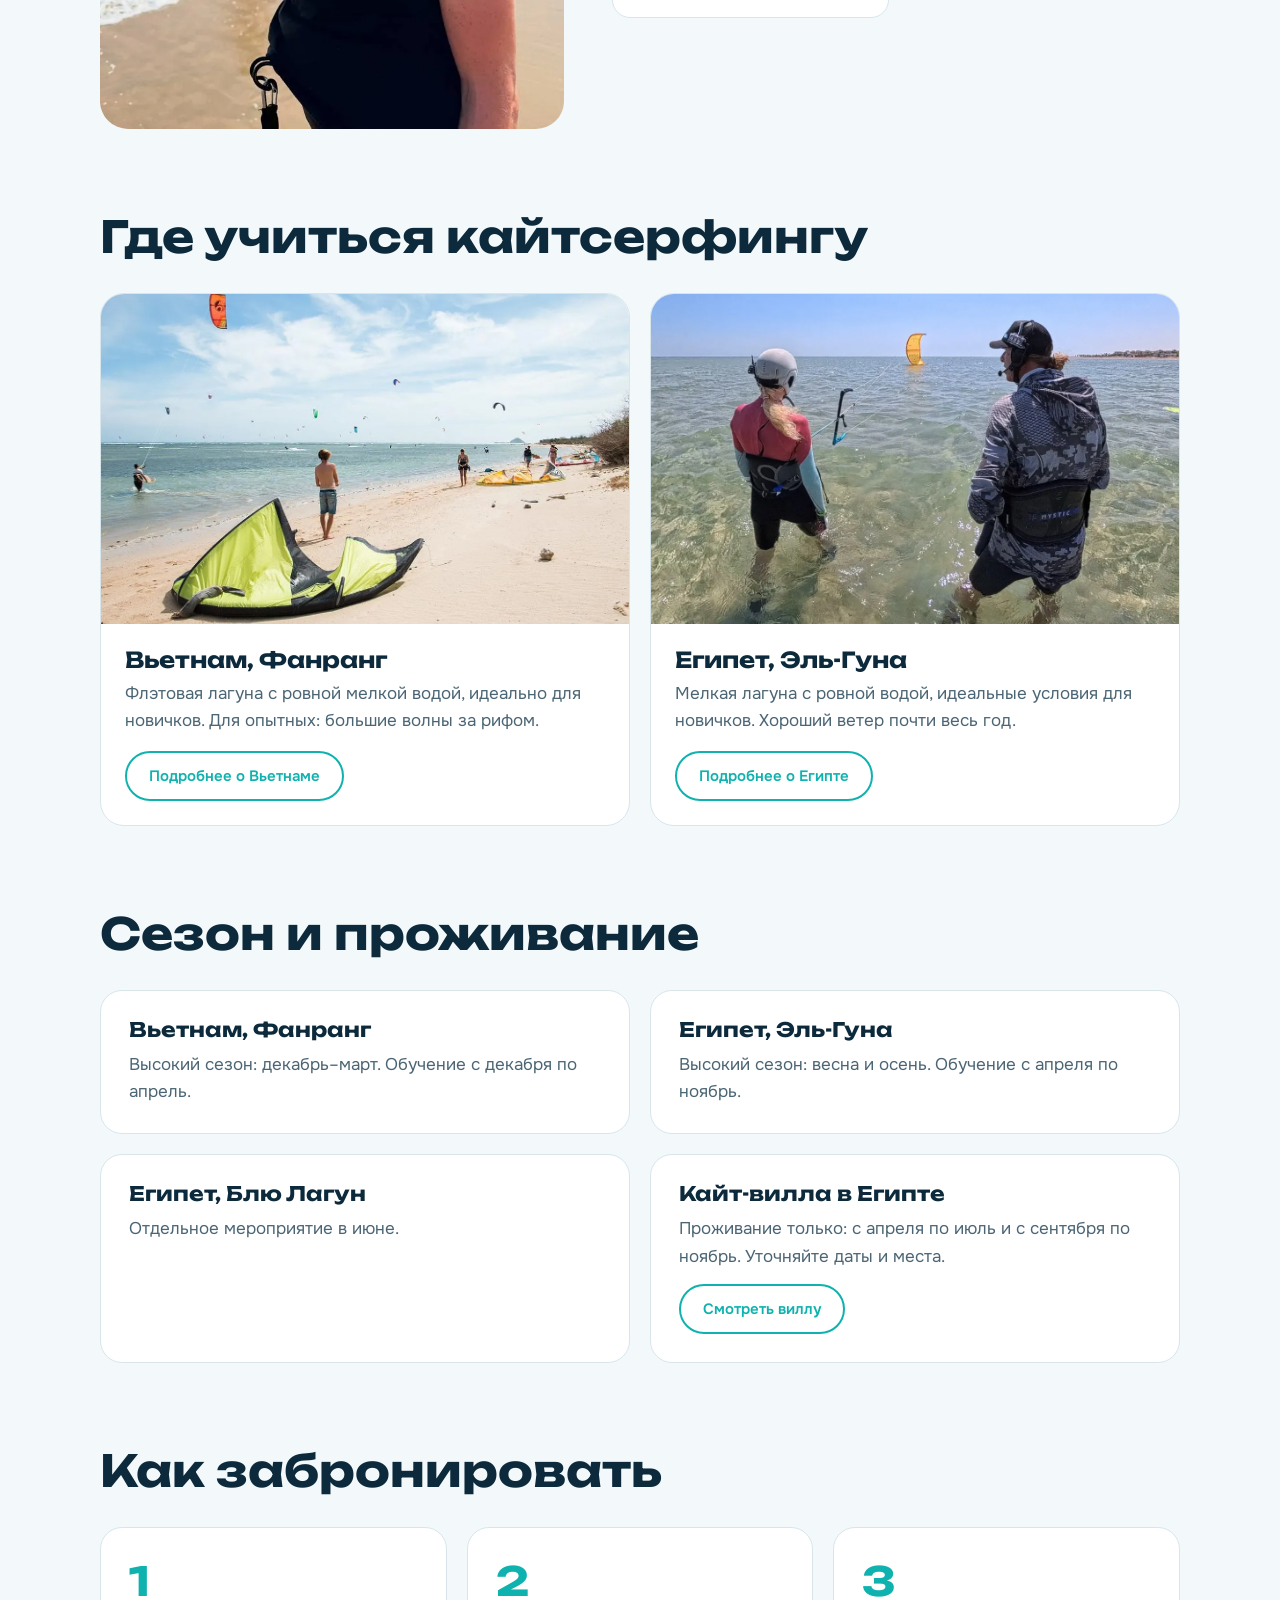
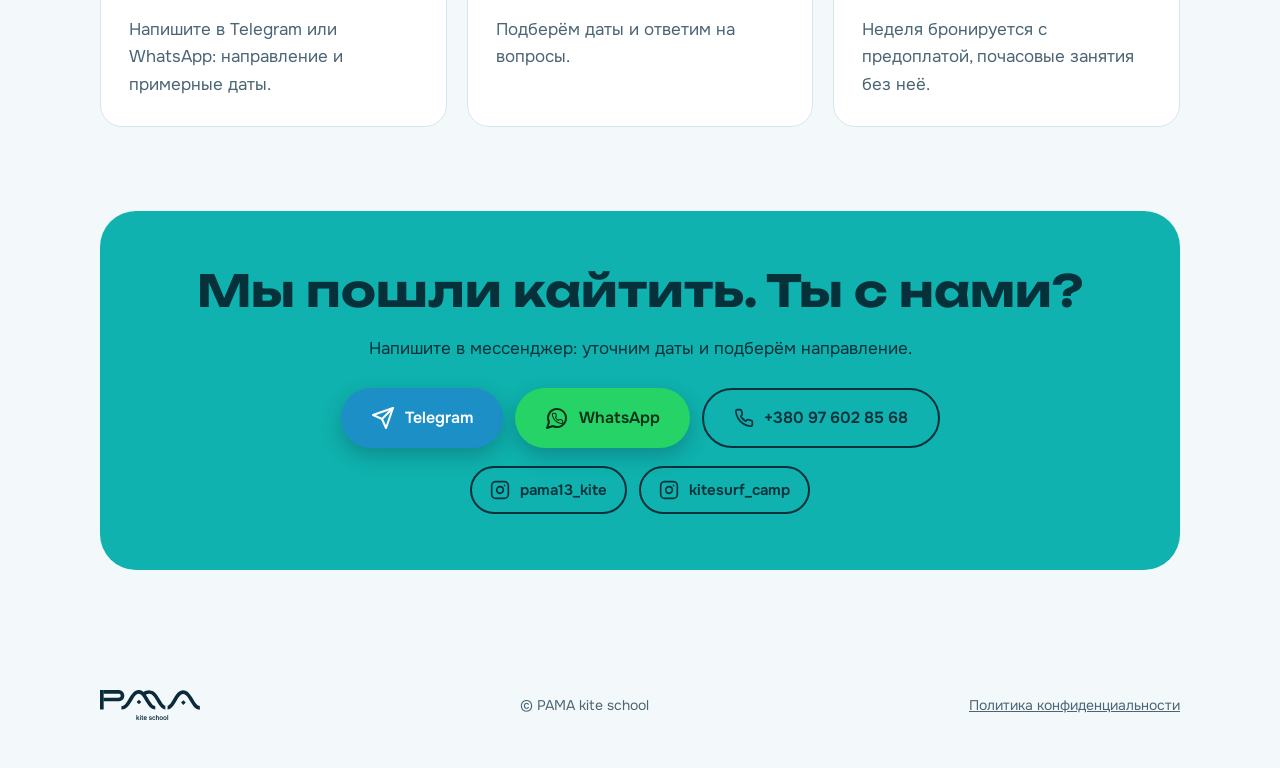
==== commit 4ea33401: "Price button: Забронировать Co-Authored-By: Claude Sonnet 5.5 <noreply@anthropic.com> Claude-Session" ====
--- a/index.html
+++ b/index.html
@@ -60,7 +60,7 @@
 <div class="price">
 <div><div class="big">70 €</div><small>один час обучения</small><div class="big" style="color:#fff;margin-top:30px">800 €</div><small>неделя безлимитного обучения. По запросу, зависит от дат и прогноза</small></div>
 <div>
-<p class="sub"><strong>Напишите нам:</strong> подберём даты и ответим в мессенджере.</p><a class="btn" href="#kontakty" style="margin-top:12px">Подобрать даты</a>
+<p class="sub"><strong>Напишите нам:</strong> подберём даты и ответим в мессенджере.</p><a class="btn" href="#kontakty" style="margin-top:12px">Забронировать</a>
 <p class="sub" style="font-size:16px;margin-top:18px">Услуги станции и аренда снаряжения: <a href="vietnam.html#stoimost" style="color:var(--sun)">Вьетнам</a> · <a href="egypt.html#stoimost" style="color:var(--sun)">Египет</a></p></div>
 </div></div></section>
 
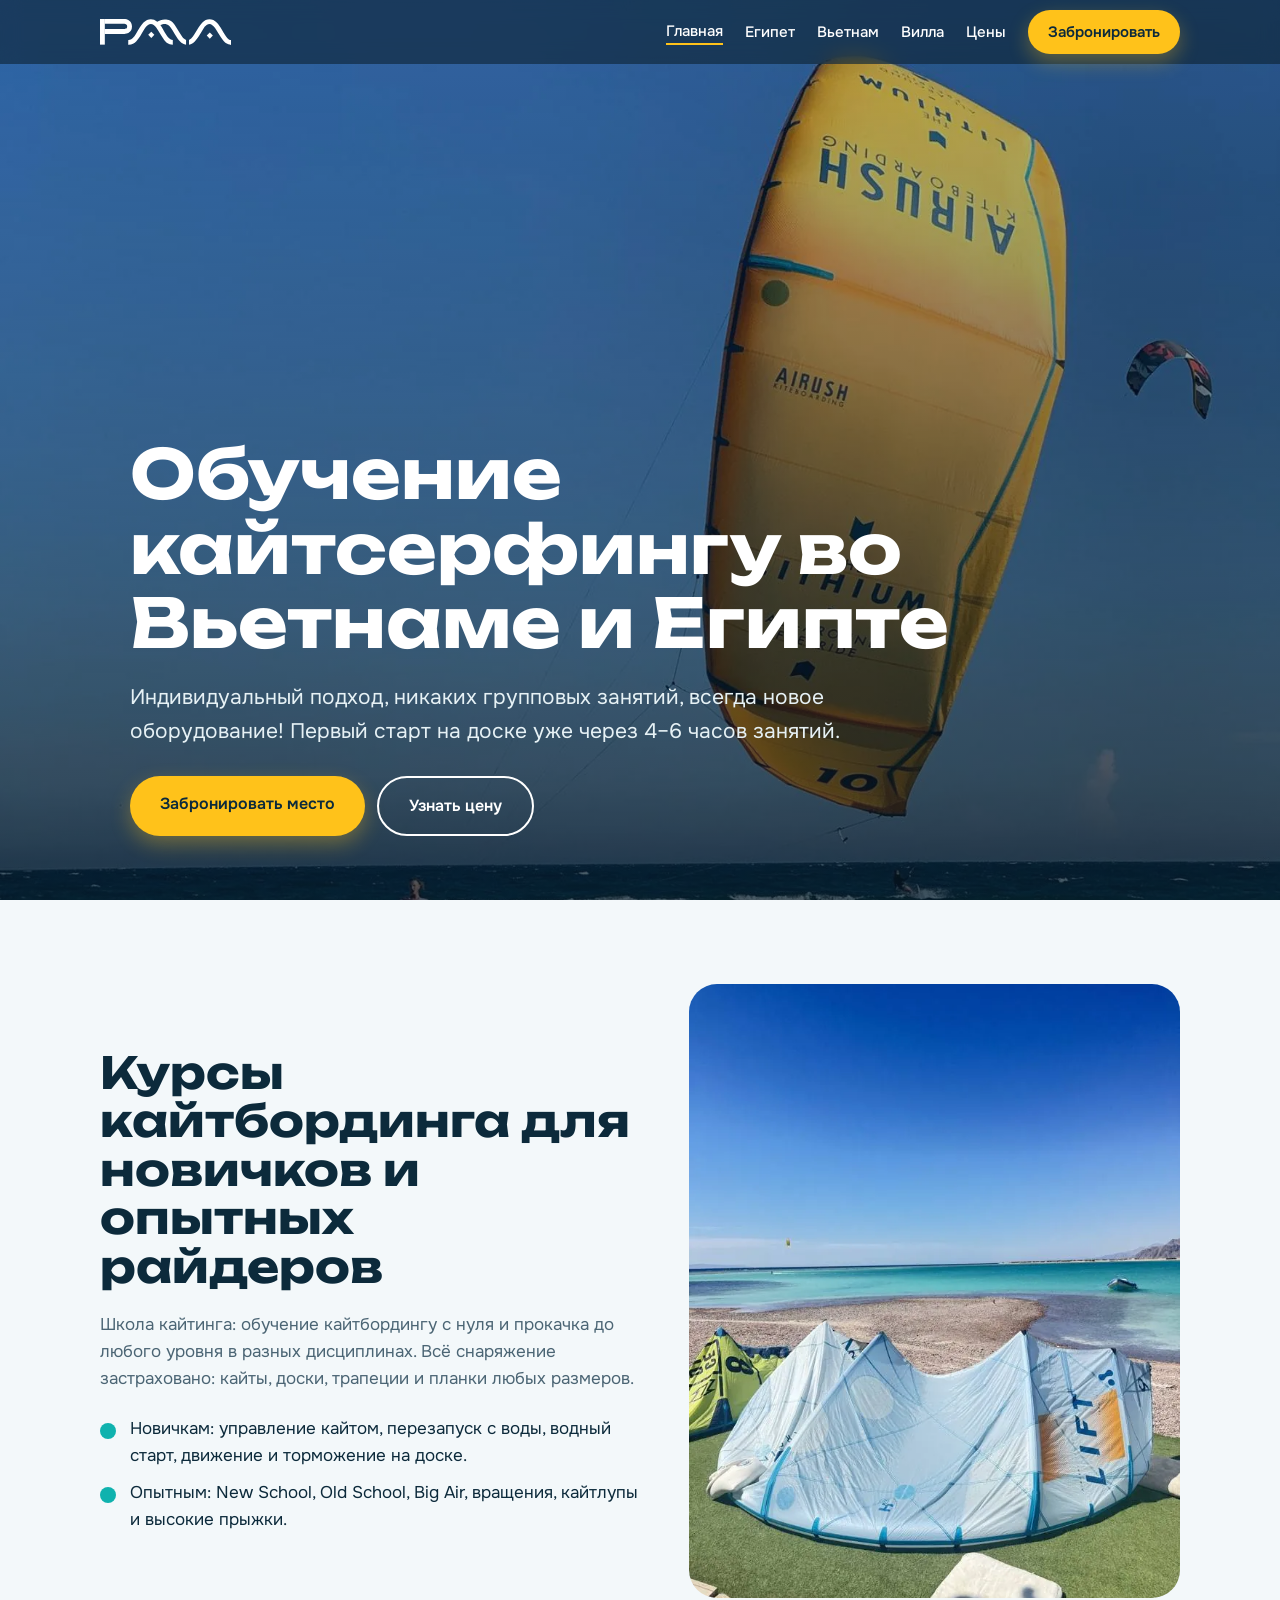
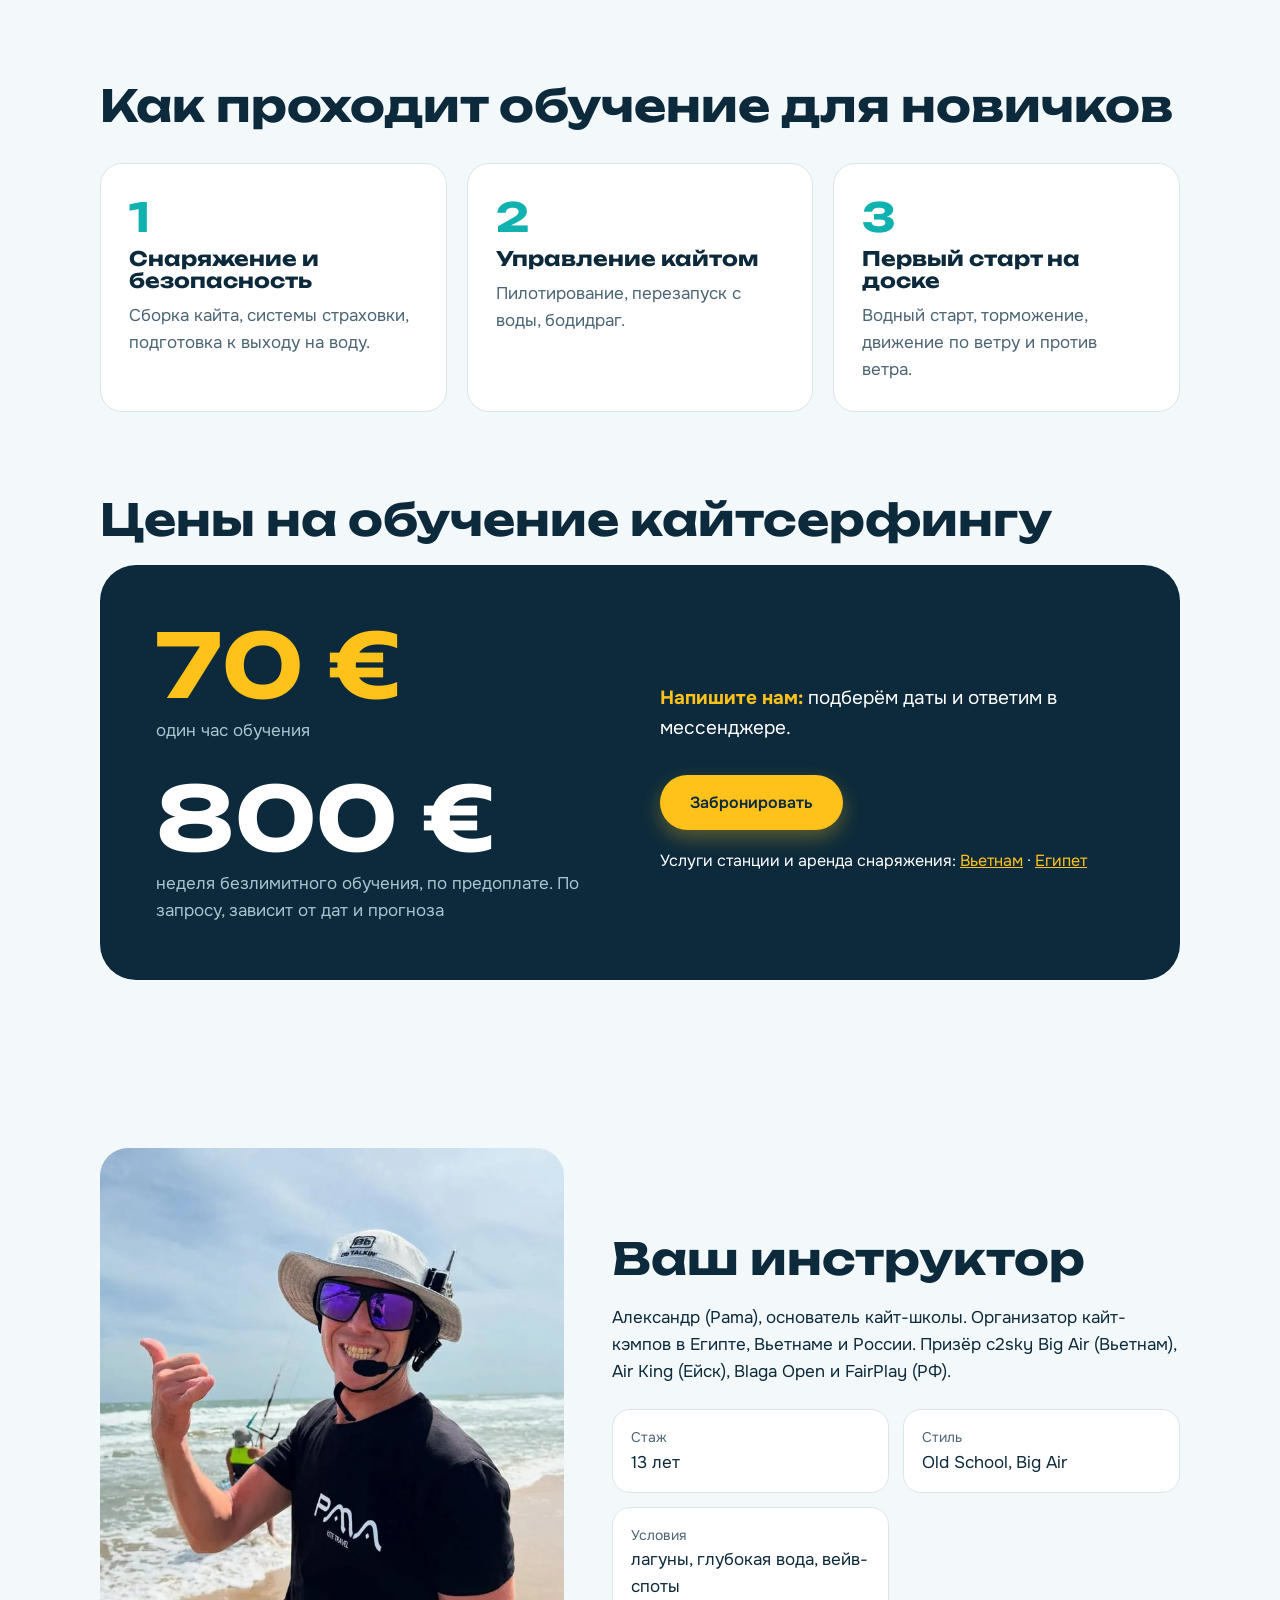
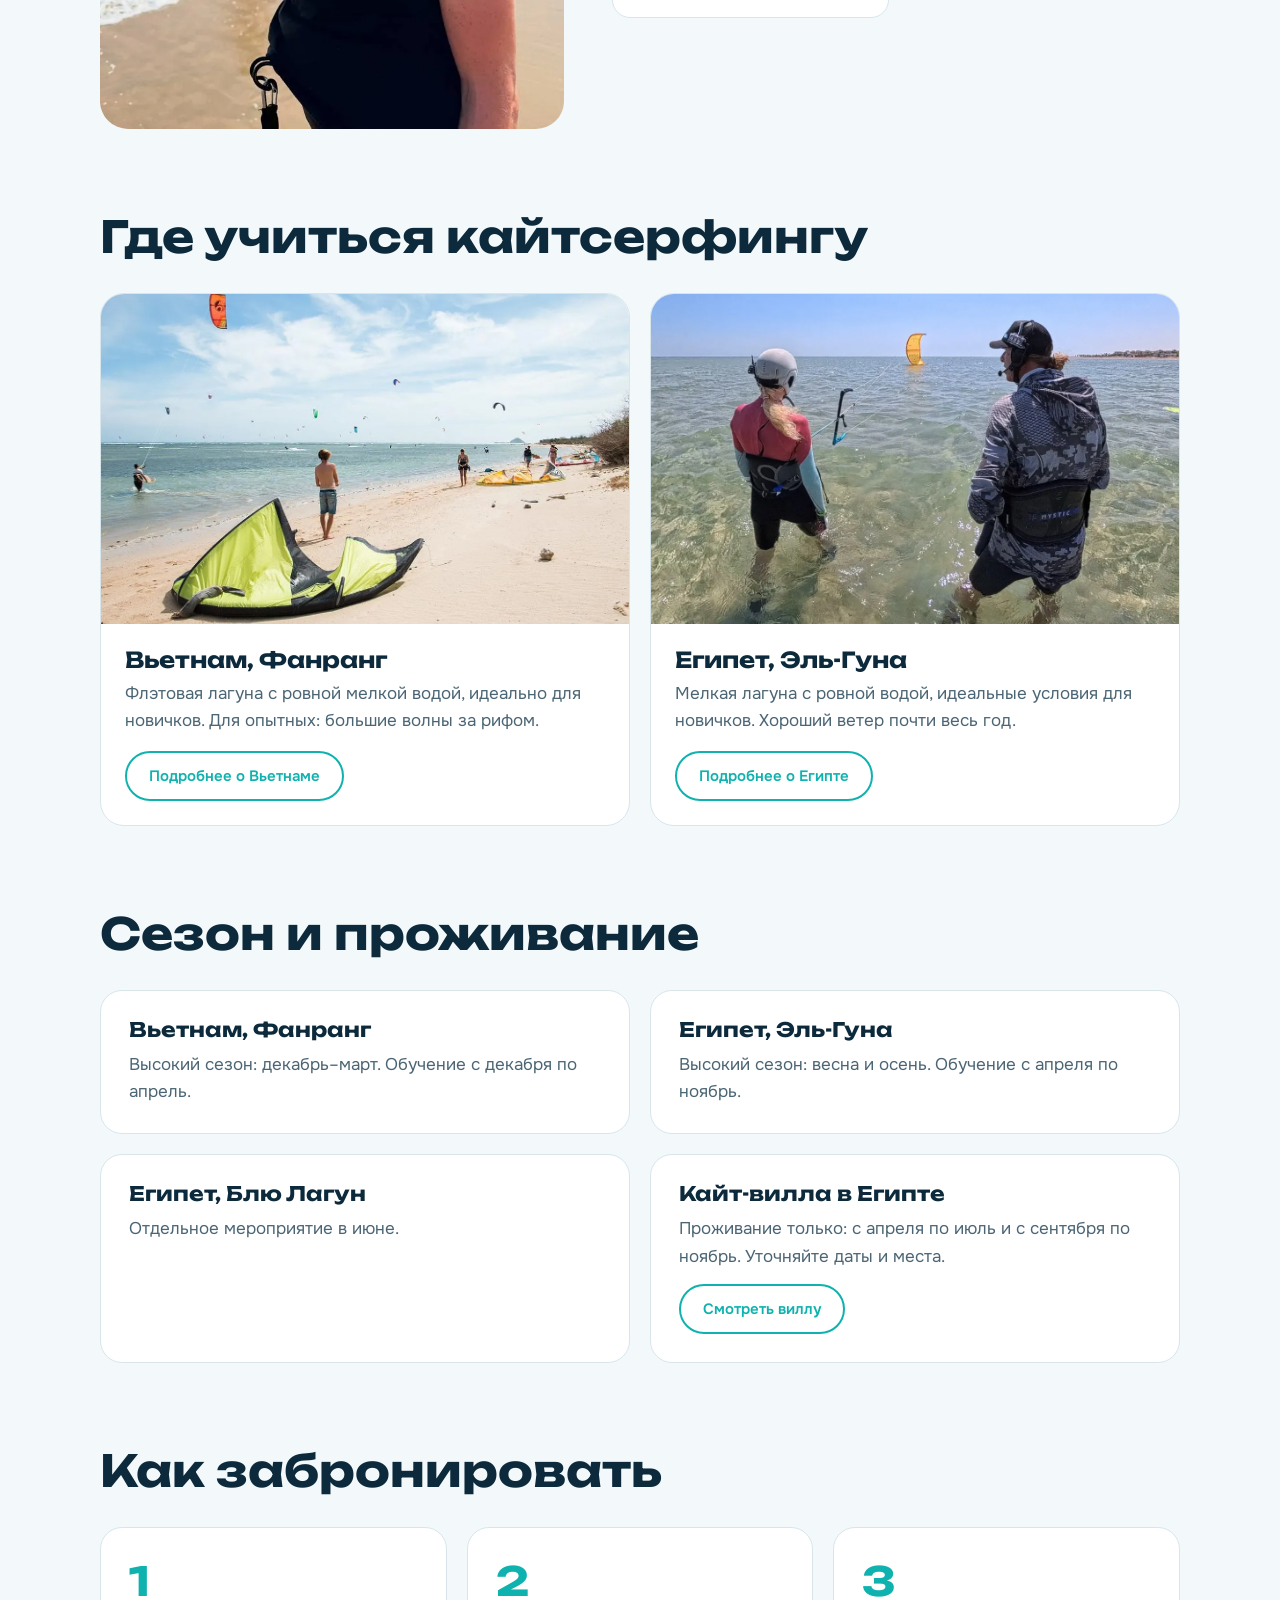
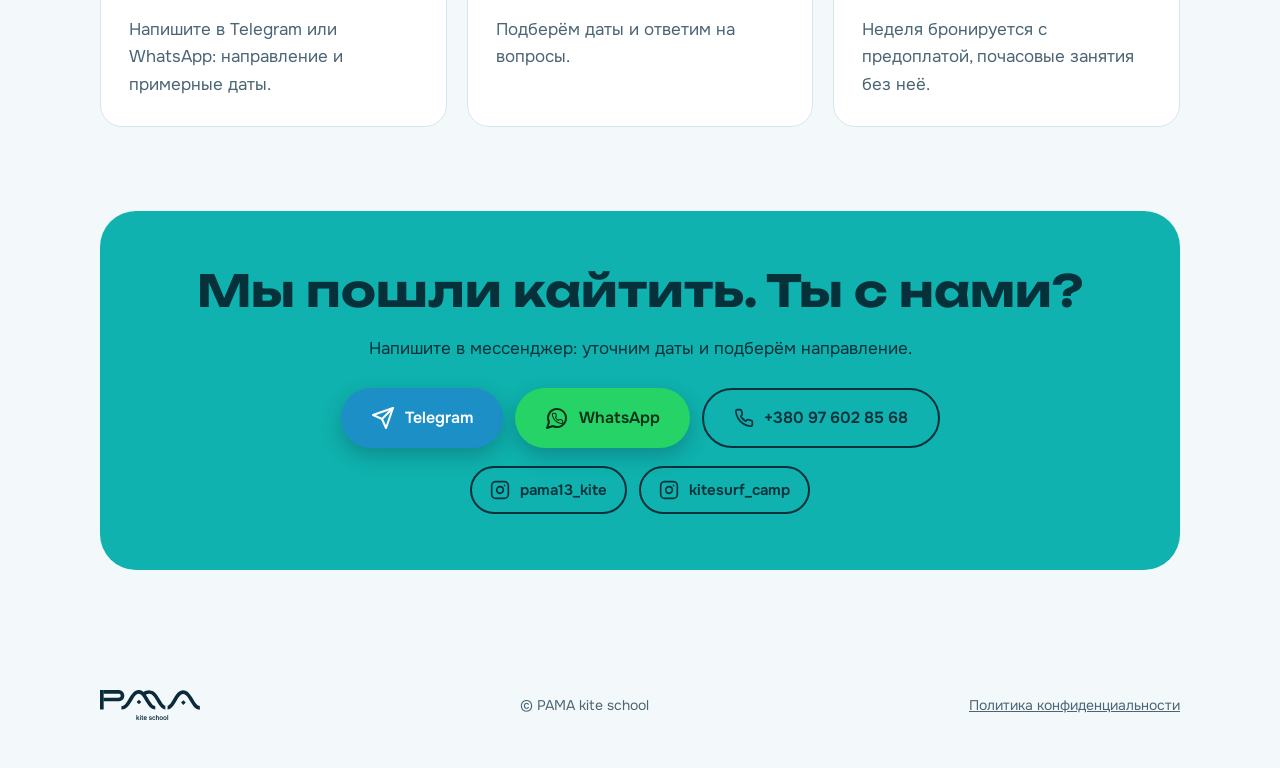
==== commit 64287e5e: "Mark weekly price 800 EUR as prepaid everywhere Co-Authored-By: Claude Sonnet 5.5 <noreply@anthropic" ====
--- a/index.html
+++ b/index.html
@@ -4,14 +4,14 @@
 <meta charset="utf-8">
 <meta name="viewport" content="width=device-width, initial-scale=1, viewport-fit=cover">
 <title>Обучение кайтсерфингу во Вьетнаме и Египте | PAMA kite school</title>
-<meta name="description" content="Обучение кайтсерфингу с инструктором во Вьетнаме (Фанранг) и Египте (Эль-Гуна). Курсы для новичков и опытных. Неделя обучения 800 €, час 70 €.">
+<meta name="description" content="Обучение кайтсерфингу с инструктором во Вьетнаме (Фанранг) и Египте (Эль-Гуна). Курсы для новичков и опытных. Час 70 €, неделя 800 € по предоплате.">
 <link rel="canonical" href="https://pama13.com/">
 <meta property="og:title" content="Обучение кайтсерфингу во Вьетнаме и Египте | PAMA kite school">
-<meta property="og:description" content="Обучение кайтсерфингу с инструктором во Вьетнаме (Фанранг) и Египте (Эль-Гуна). Курсы для новичков и опытных. Неделя обучения 800 €, час 70 €.">
+<meta property="og:description" content="Обучение кайтсерфингу с инструктором во Вьетнаме (Фанранг) и Египте (Эль-Гуна). Курсы для новичков и опытных. Час 70 €, неделя 800 € по предоплате.">
 <meta property="og:image" content="https://pama13.com/og.jpg"><meta property="og:image:width" content="1200"><meta property="og:image:height" content="630"><meta name="twitter:card" content="summary_large_image"><meta name="twitter:image" content="https://pama13.com/og.jpg">
 <meta property="og:url" content="https://pama13.com/"><meta property="og:type" content="website">
 <meta property="og:locale" content="ru_RU">
-<script type="application/ld+json">{"@context":"https://schema.org","@type":"SportsActivityLocation","name":"PAMA kite school","url":"https://pama13.com/","description":"Школа кайтсерфинга: обучение для новичков и опытных во Вьетнаме (Фанранг) и Египте.","telephone":"+79897724274","sameAs":["https://t.me/Pama13","https://instagram.com/pama13_kite"],"makesOffer":[{"@type":"Offer","name":"Неделя обучения кайтсерфингу","price":"800","priceCurrency":"EUR"},{"@type":"Offer","name":"Час обучения кайтсерфингу","price":"70","priceCurrency":"EUR"}]}</script>
+<script type="application/ld+json">{"@context":"https://schema.org","@type":"SportsActivityLocation","name":"PAMA kite school","url":"https://pama13.com/","description":"Школа кайтсерфинга: обучение для новичков и опытных во Вьетнаме (Фанранг) и Египте.","telephone":"+79897724274","sameAs":["https://t.me/Pama13","https://instagram.com/pama13_kite"],"makesOffer":[{"@type":"Offer","name":"Неделя обучения кайтсерфингу (по предоплате)","price":"800","priceCurrency":"EUR"},{"@type":"Offer","name":"Час обучения кайтсерфингу","price":"70","priceCurrency":"EUR"}]}</script>
 <link rel="icon" type="image/svg+xml" href="[data-uri]">
 <link rel="preconnect" href="https://fonts.googleapis.com">
 <link rel="preconnect" href="https://fonts.gstatic.com" crossorigin>
@@ -58,7 +58,7 @@
 <section id="tsena" style="padding-top:0"><div class="wrap">
 <h2>Цены на обучение кайтсерфингу</h2>
 <div class="price">
-<div><div class="big">70 €</div><small>один час обучения</small><div class="big" style="color:#fff;margin-top:30px">800 €</div><small>неделя безлимитного обучения. По запросу, зависит от дат и прогноза</small></div>
+<div><div class="big">70 €</div><small>один час обучения</small><div class="big" style="color:#fff;margin-top:30px">800 €</div><small>неделя безлимитного обучения, по предоплате. По запросу, зависит от дат и прогноза</small></div>
 <div>
 <p class="sub"><strong>Напишите нам:</strong> подберём даты и ответим в мессенджере.</p><a class="btn" href="#kontakty" style="margin-top:12px">Забронировать</a>
 <p class="sub" style="font-size:16px;margin-top:18px">Услуги станции и аренда снаряжения: <a href="vietnam.html#stoimost" style="color:var(--sun)">Вьетнам</a> · <a href="egypt.html#stoimost" style="color:var(--sun)">Египет</a></p></div>
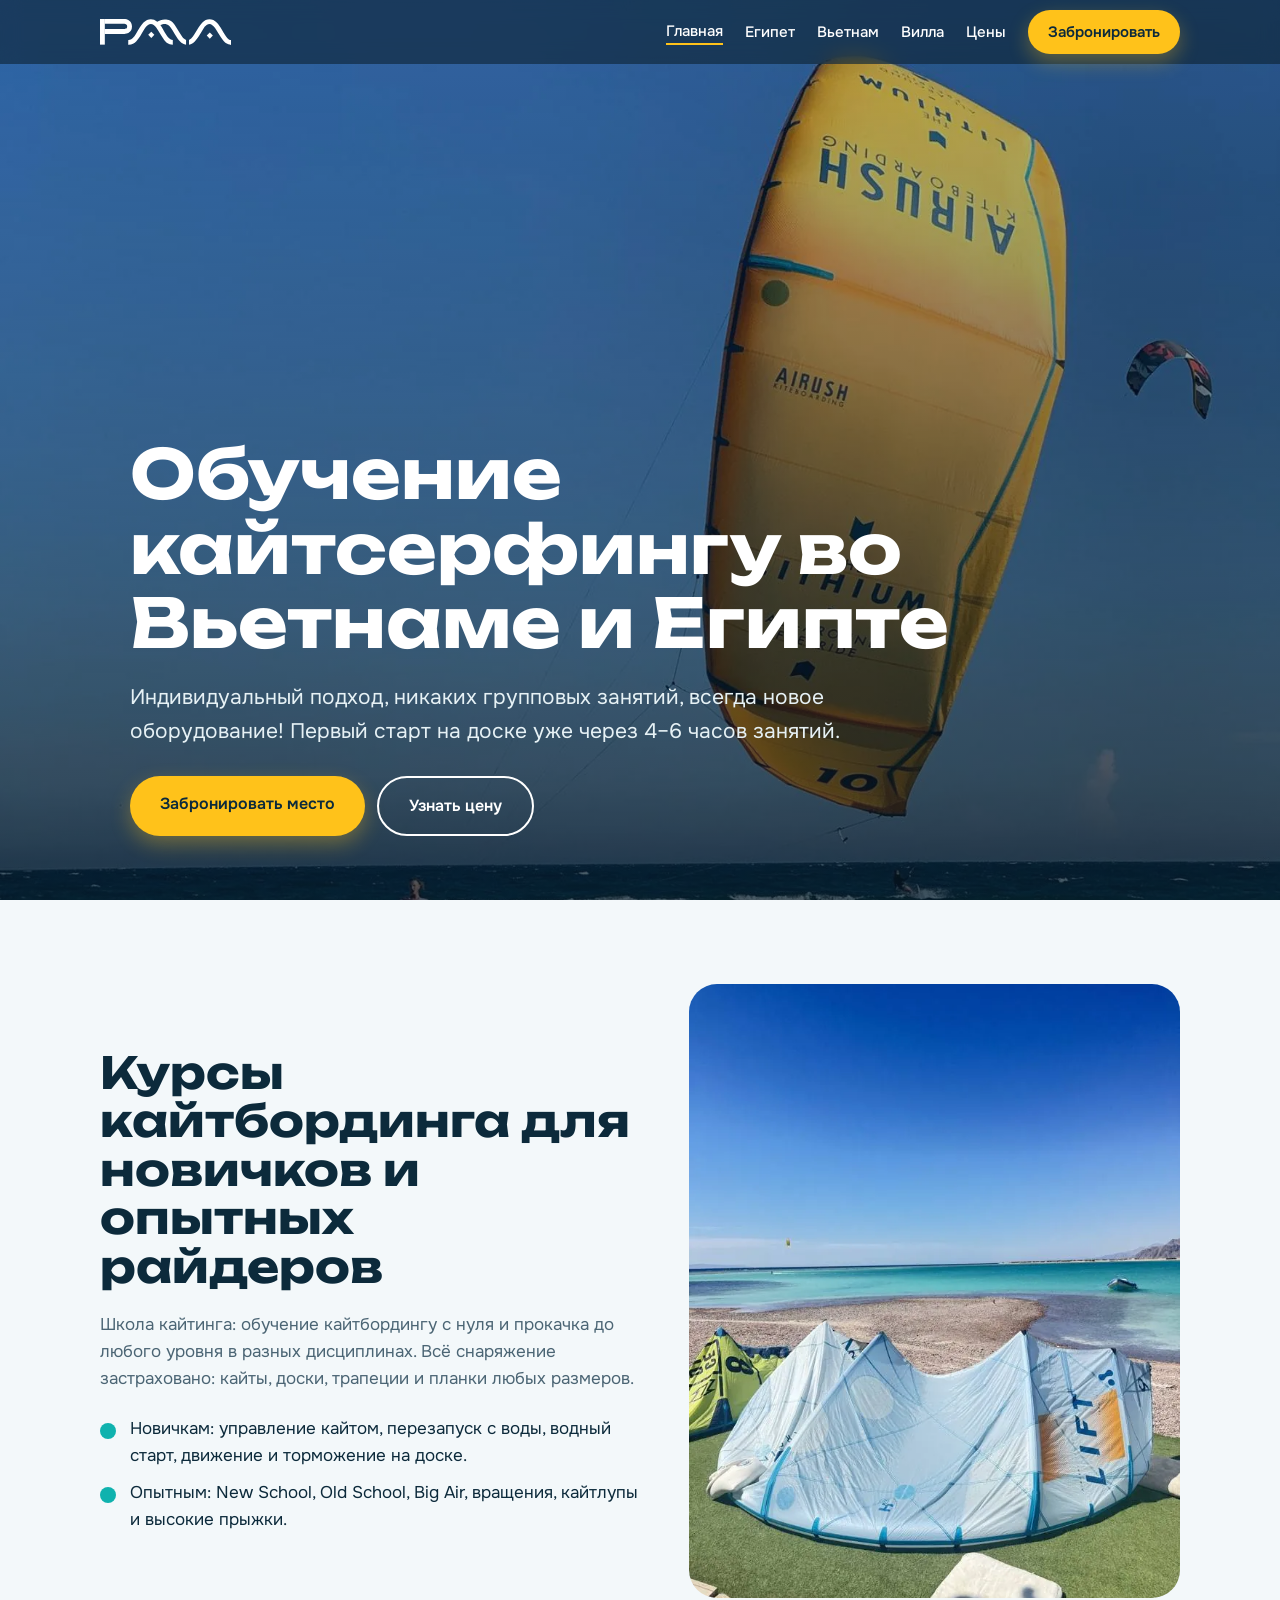
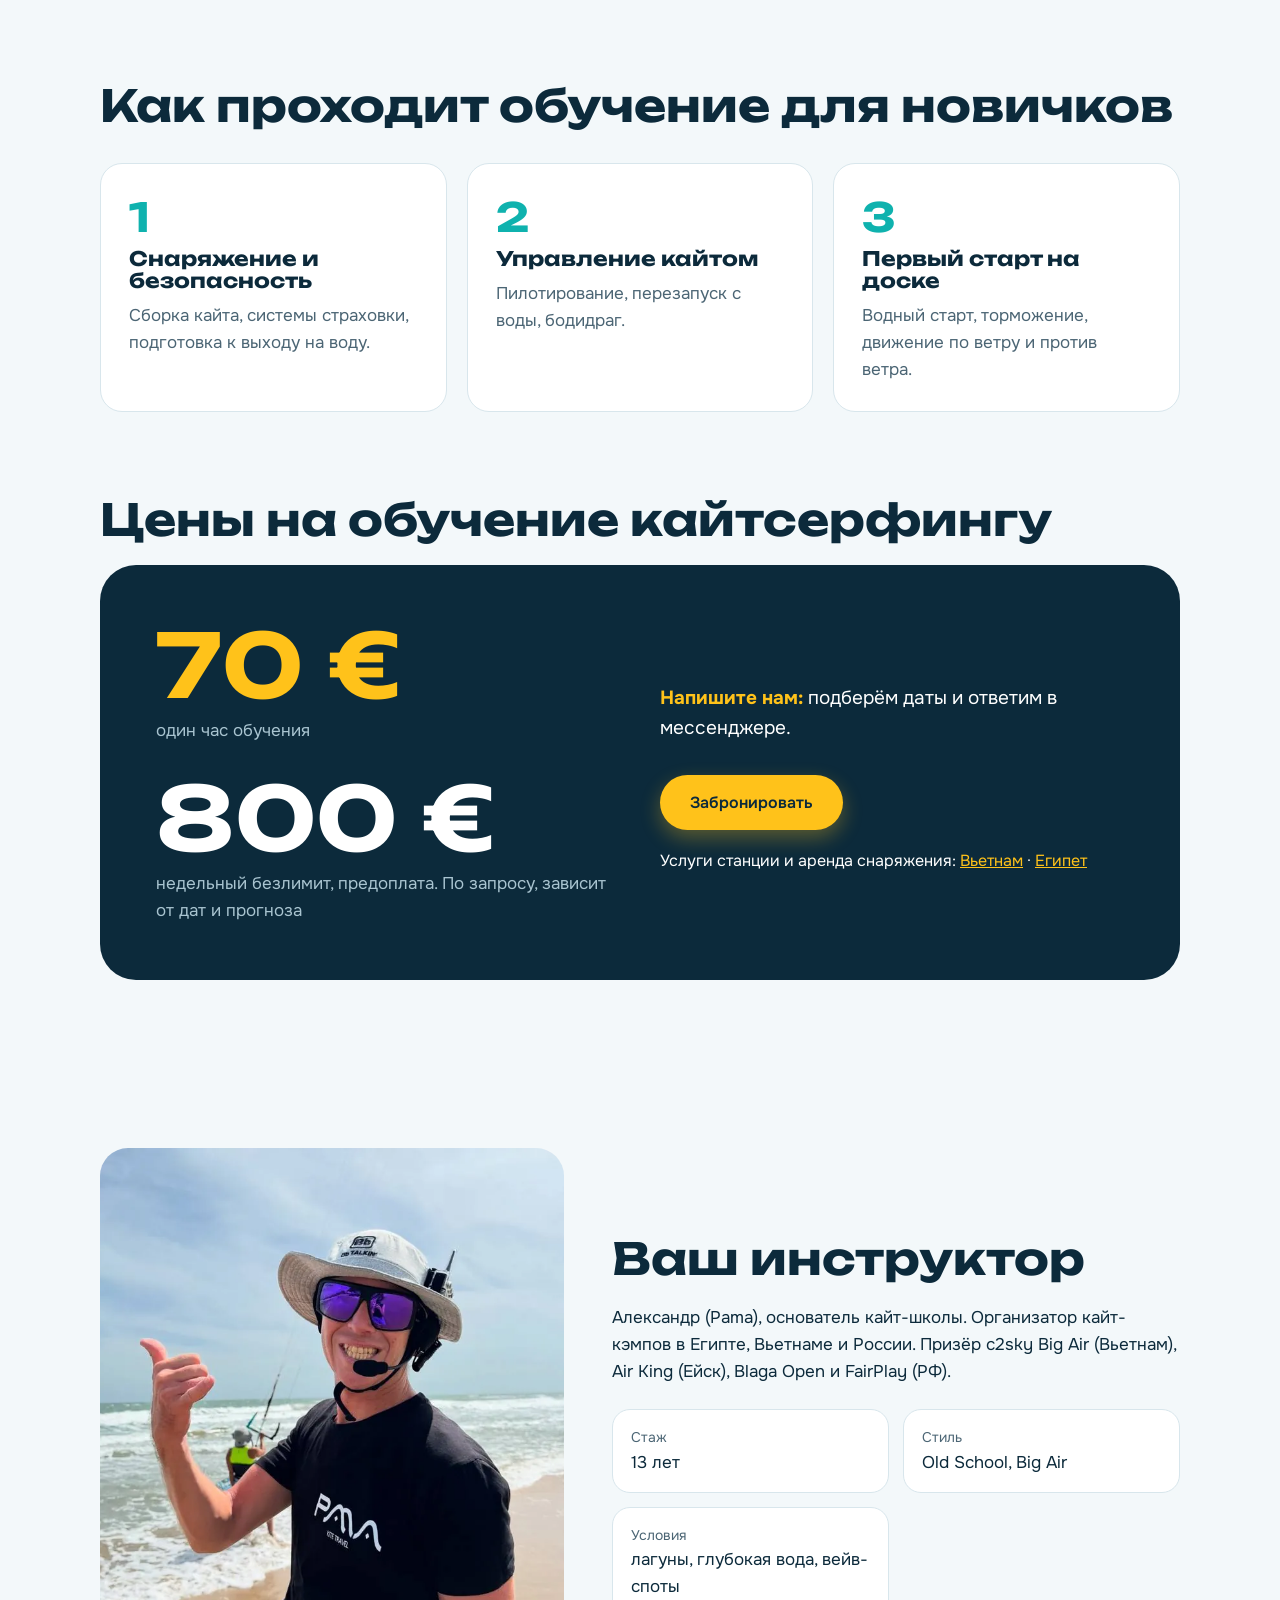
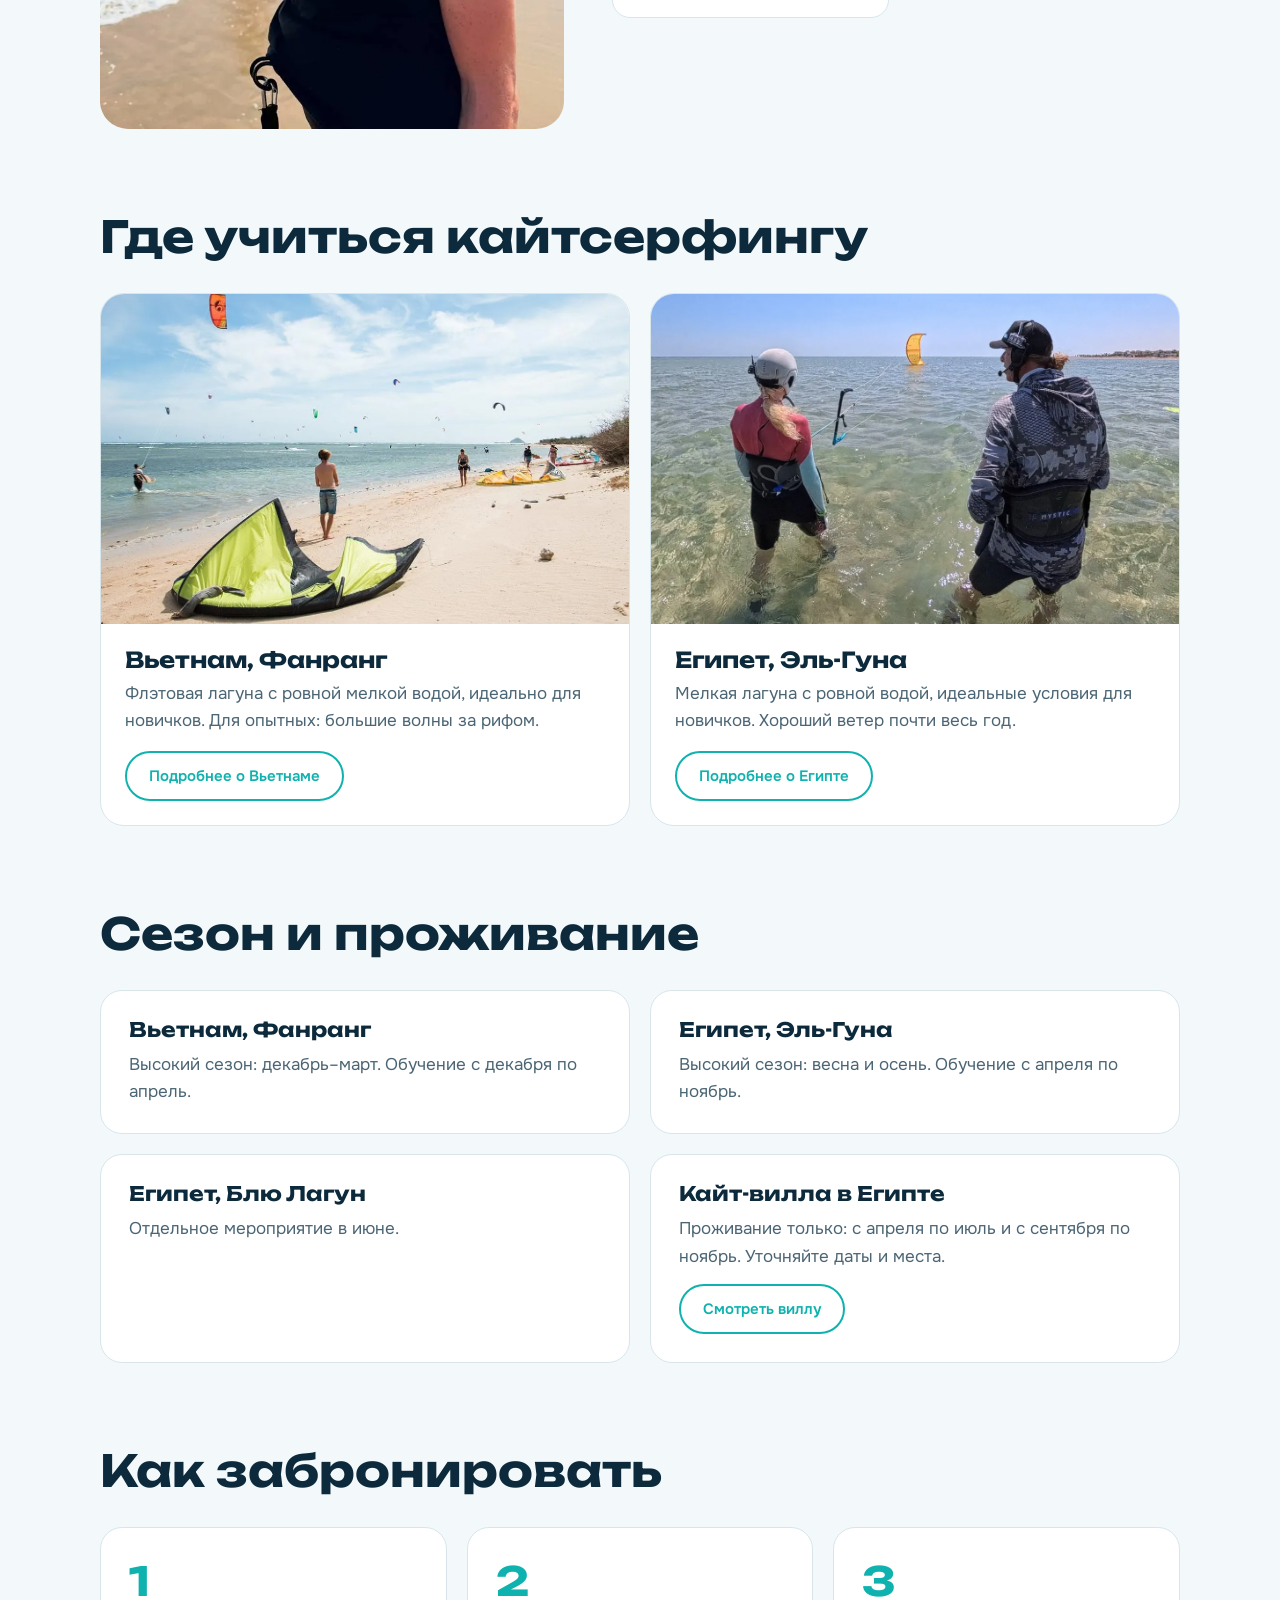
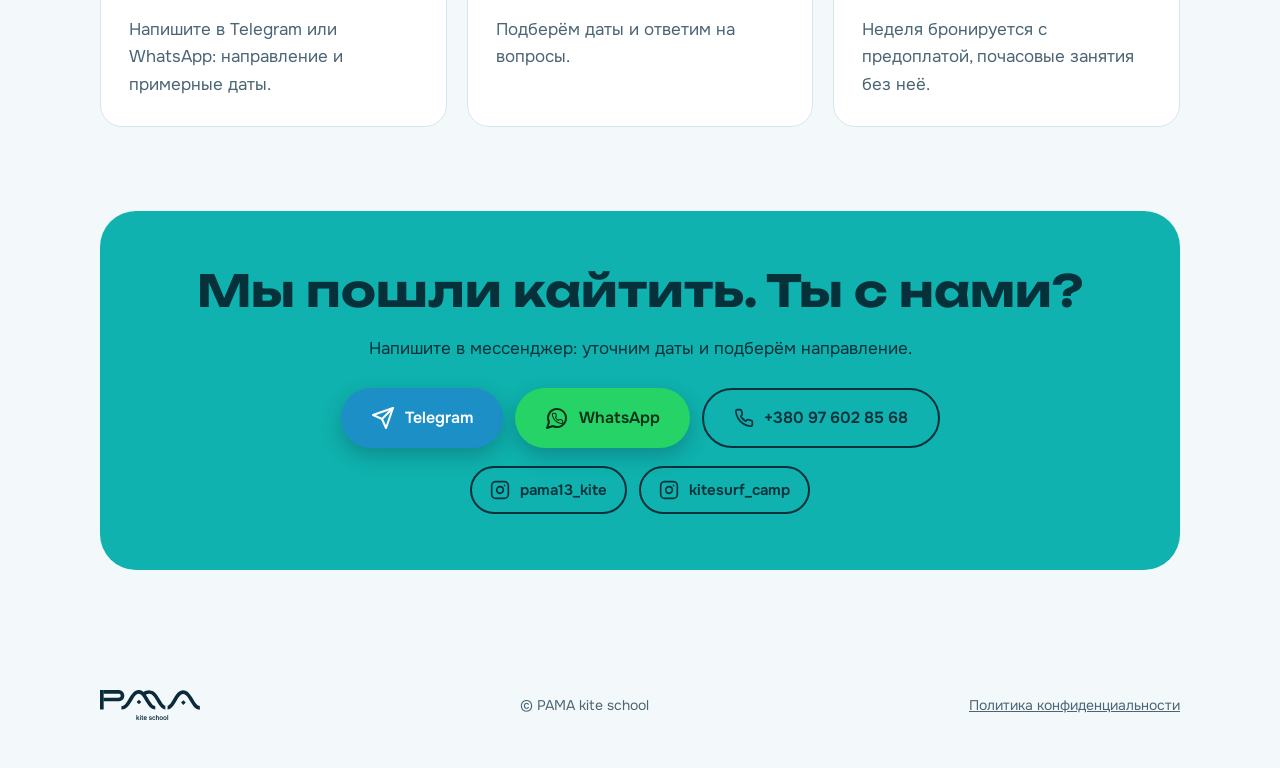
==== commit d509cf09: "Shorten weekly price caption Co-Authored-By: Claude Sonnet 5.5 <noreply@anthropic.com> Claude-Sessio" ====
--- a/index.html
+++ b/index.html
@@ -58,7 +58,7 @@
 <section id="tsena" style="padding-top:0"><div class="wrap">
 <h2>Цены на обучение кайтсерфингу</h2>
 <div class="price">
-<div><div class="big">70 €</div><small>один час обучения</small><div class="big" style="color:#fff;margin-top:30px">800 €</div><small>неделя безлимитного обучения, по предоплате. По запросу, зависит от дат и прогноза</small></div>
+<div><div class="big">70 €</div><small>один час обучения</small><div class="big" style="color:#fff;margin-top:30px">800 €</div><small>недельный безлимит, предоплата. По запросу, зависит от дат и прогноза</small></div>
 <div>
 <p class="sub"><strong>Напишите нам:</strong> подберём даты и ответим в мессенджере.</p><a class="btn" href="#kontakty" style="margin-top:12px">Забронировать</a>
 <p class="sub" style="font-size:16px;margin-top:18px">Услуги станции и аренда снаряжения: <a href="vietnam.html#stoimost" style="color:var(--sun)">Вьетнам</a> · <a href="egypt.html#stoimost" style="color:var(--sun)">Египет</a></p></div>
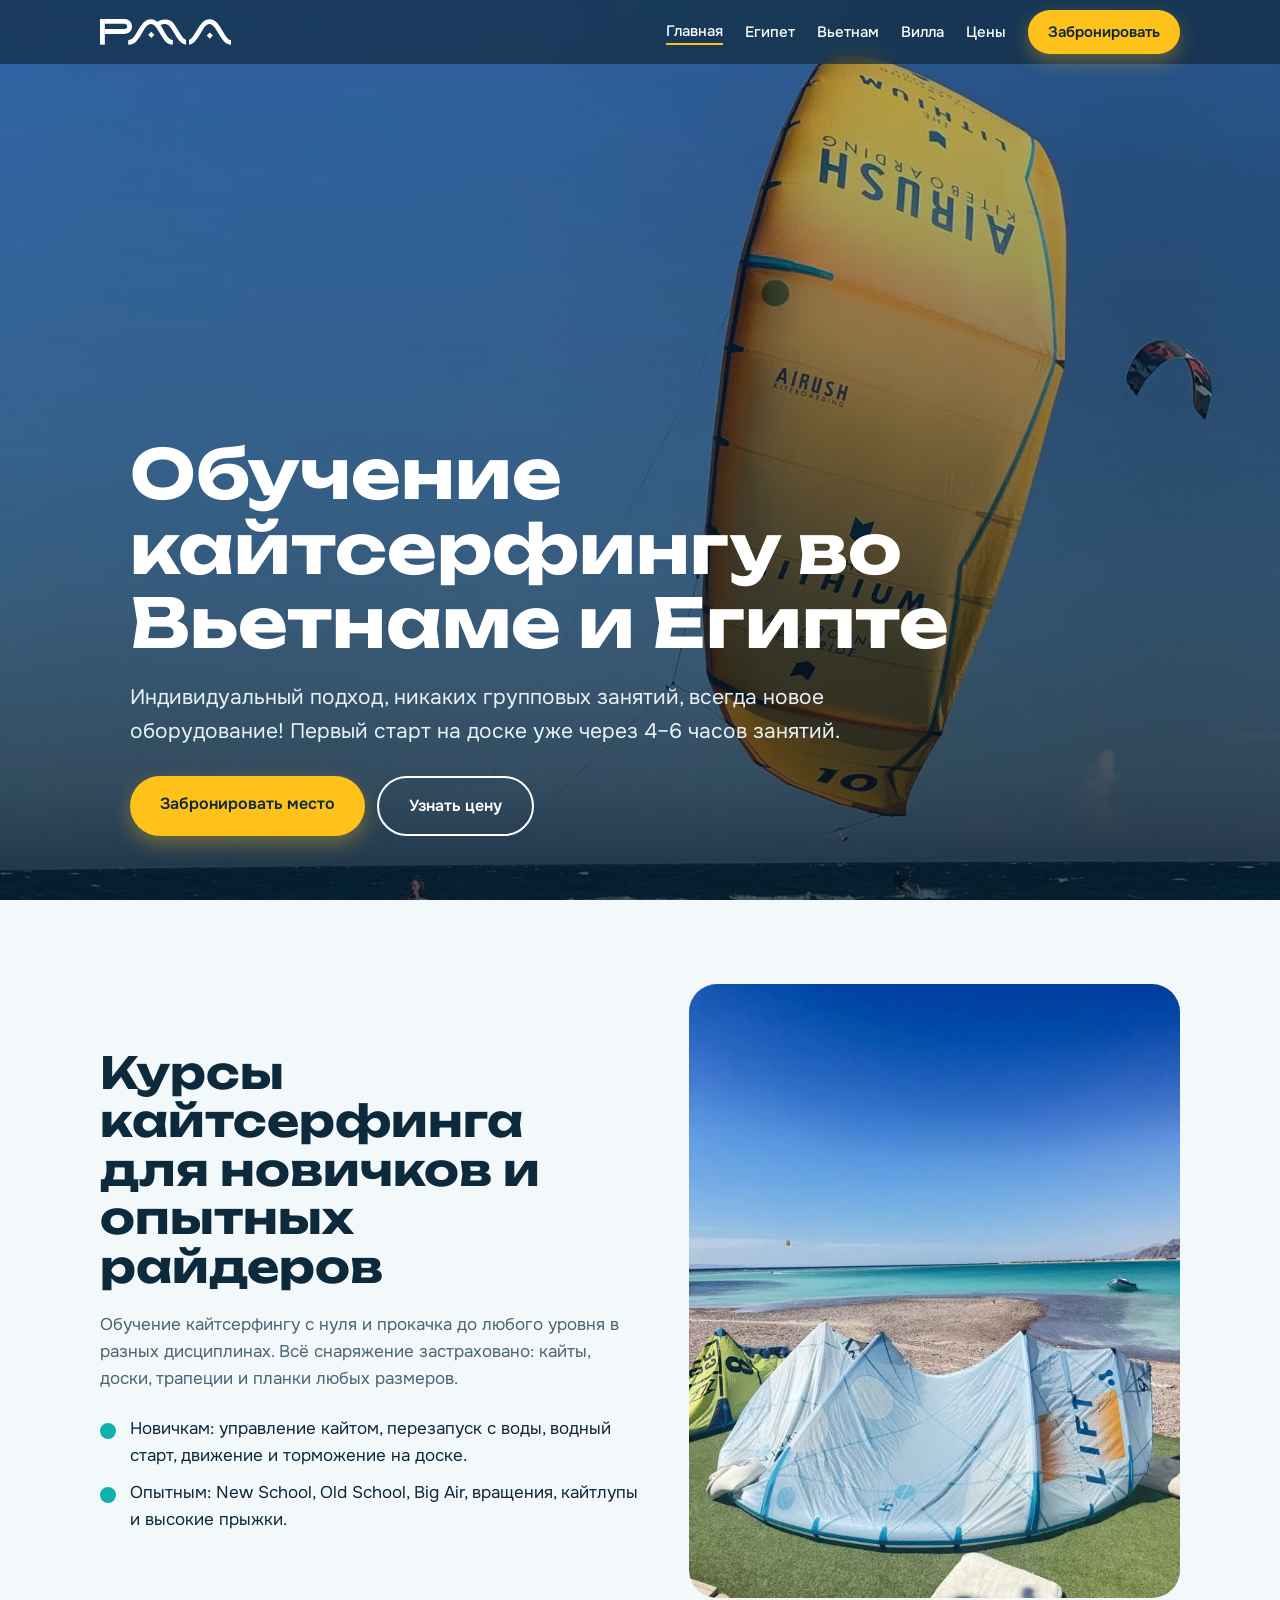
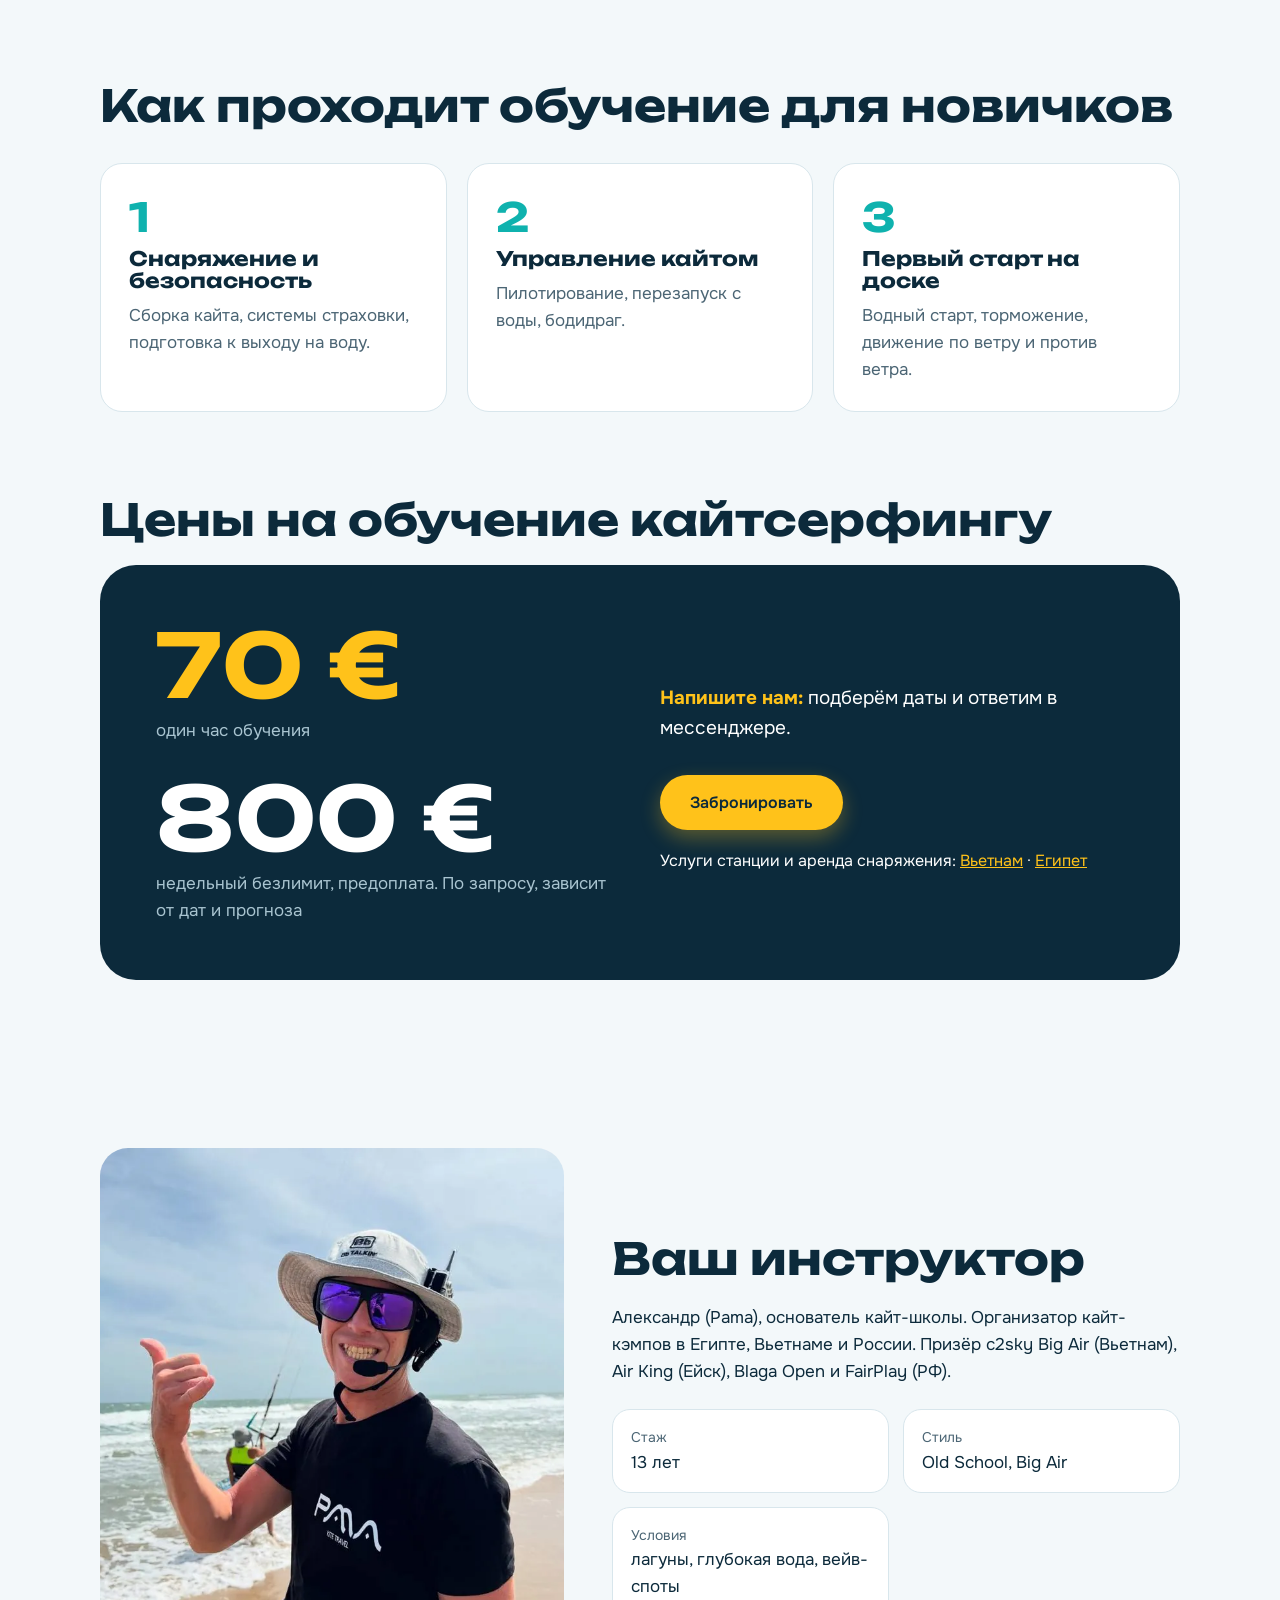
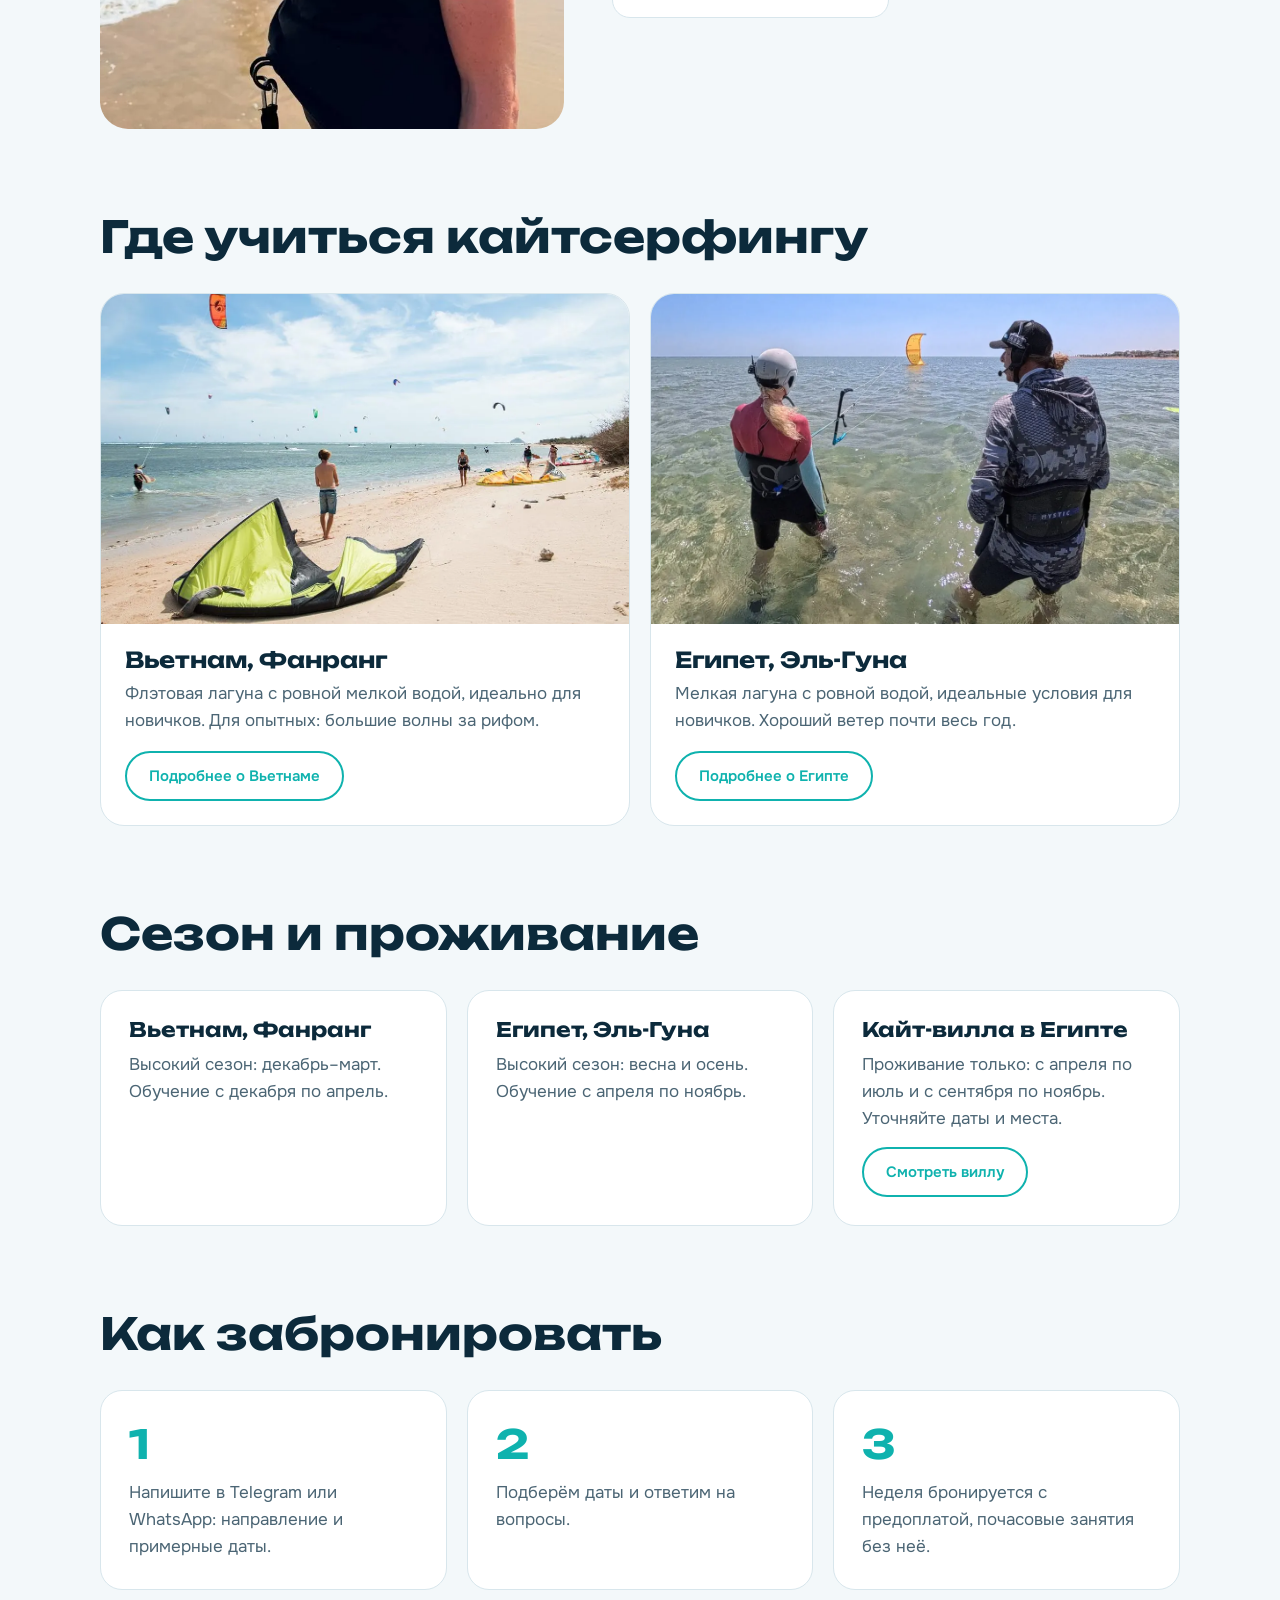
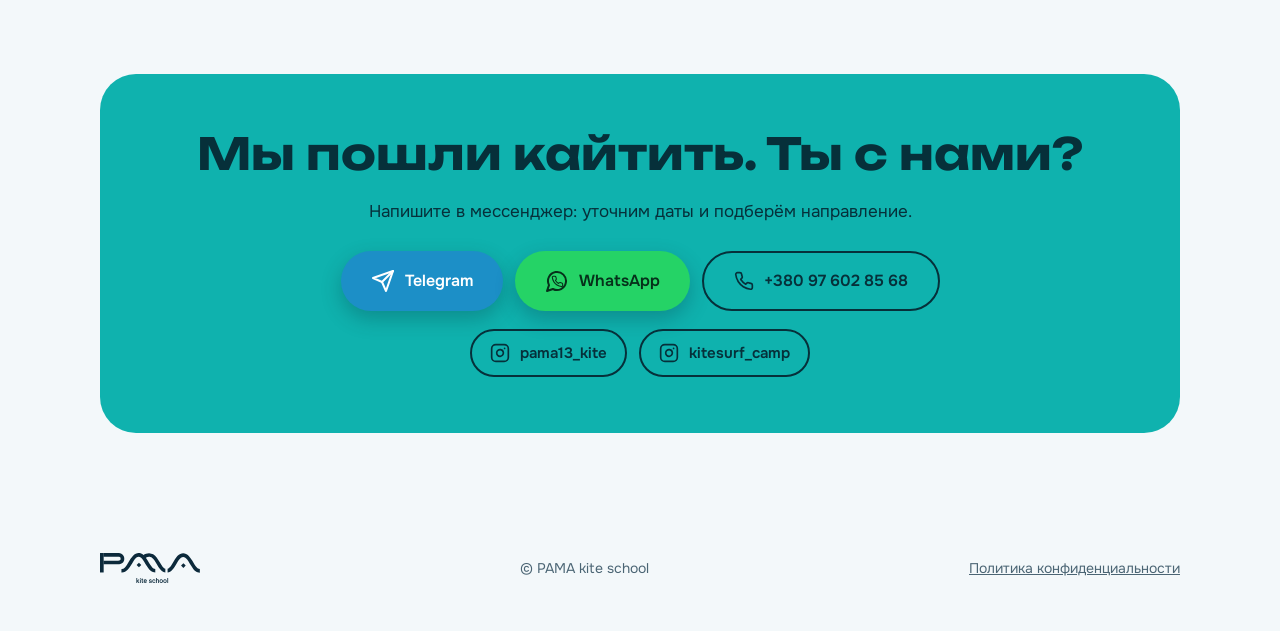
==== commit 4dd8fe8e: "0.8.3: Phan Rang vs Mui Ne, remove Blue Lagoon, dedupe copy, fixes Co-Authored-By: Claude Sonnet 5.5" ====
--- a/index.html
+++ b/index.html
@@ -11,8 +11,8 @@
 <meta property="og:image" content="https://pama13.com/og.jpg"><meta property="og:image:width" content="1200"><meta property="og:image:height" content="630"><meta name="twitter:card" content="summary_large_image"><meta name="twitter:image" content="https://pama13.com/og.jpg">
 <meta property="og:url" content="https://pama13.com/"><meta property="og:type" content="website">
 <meta property="og:locale" content="ru_RU">
-<script type="application/ld+json">{"@context":"https://schema.org","@type":"SportsActivityLocation","name":"PAMA kite school","url":"https://pama13.com/","description":"Школа кайтсерфинга: обучение для новичков и опытных во Вьетнаме (Фанранг) и Египте.","telephone":"+79897724274","sameAs":["https://t.me/Pama13","https://instagram.com/pama13_kite"],"makesOffer":[{"@type":"Offer","name":"Неделя обучения кайтсерфингу (по предоплате)","price":"800","priceCurrency":"EUR"},{"@type":"Offer","name":"Час обучения кайтсерфингу","price":"70","priceCurrency":"EUR"}]}</script>
-<link rel="icon" type="image/svg+xml" href="[data-uri]">
+<script type="application/ld+json">{"@context":"https://schema.org","@type":"SportsActivityLocation","name":"PAMA kite school","url":"https://pama13.com/","description":"Школа кайтсерфинга: обучение для новичков и опытных во Вьетнаме (Фанранг) и Египте.","telephone":"+380976028568","sameAs":["https://t.me/Pama13","https://instagram.com/pama13_kite"],"makesOffer":[{"@type":"Offer","name":"Неделя обучения кайтсерфингу (по предоплате)","price":"800","priceCurrency":"EUR"},{"@type":"Offer","name":"Час обучения кайтсерфингу","price":"70","priceCurrency":"EUR"}]}</script>
+<link rel="icon" type="image/svg+xml" href="/favicon.svg"><link rel="icon" type="image/png" sizes="48x48" href="/favicon-48.png"><link rel="icon" href="/favicon.ico" sizes="any"><link rel="apple-touch-icon" href="/apple-touch-icon.png">
 <link rel="preconnect" href="https://fonts.googleapis.com">
 <link rel="preconnect" href="https://fonts.gstatic.com" crossorigin>
 <link href="https://fonts.googleapis.com/css2?family=Unbounded:wght@500;700&family=Onest:wght@400;500;600&display=swap" rel="stylesheet">
@@ -21,10 +21,10 @@
 <link rel="preload" as="image" href="hero-kite.webp" fetchpriority="high">
 </head>
 <body>
-<div id="intro" aria-hidden="true"><svg class="ilogo" role="img" aria-label="PAMA kite school" xmlns="http://www.w3.org/2000/svg" viewBox="0 0 1607 317.83"><defs><style>.cls-1{fill:#fff;}</style></defs><g id="Слой_2" data-name="Слой 2"><g id="Слой_1-2" data-name="Слой 1"><rect class="cls-1" y="0.02" width="58.92" height="313.36"/><path class="cls-1" d="M298.44,182.16H56.25V123.22l242.18,0c4.9,0,18.56-1.49,26.27-9.06,1.84-1.8,7.41-7.27,7.41-23.1,0-13.17-4.22-18.76-7.4-21.81-9.49-9.14-27.64-10.52-31.64-10.35l-1.13,0H56.25V0H291.51c7.13-.17,46.39.17,74.06,26.79C377.19,38,391,58.21,391,91.08c0,34-14,54.53-25.72,65.79C340.86,180.33,308.06,182.16,298.44,182.16Z"/><rect class="cls-1" x="600.42" y="167.16" width="52.98" height="52.98" transform="translate(320.55 -386.57) rotate(45)"/><rect class="cls-1" x="1315.62" y="175.99" width="52.98" height="52.98" transform="translate(536.27 -889.71) rotate(45)"/><path class="cls-1" d="M1005.05,217c-12.37-17.75-24-36-35.57-54.33-19.23-30.52-37.37-61.77-57.44-91.72-14.5-21.64-33.31-39.62-56.45-52.37-16.81-9.26-54.66-13-54.66-12.5C763.11,2.91,724.55,18.9,699.58,32.33,646.87-11.52,582.42-8.26,532,43.55,515.93,60,502.16,79.07,489.6,98.4c-18.5,28.48-34.17,58.8-52.64,87.31-11.53,17.8-24.37,35.37-39.49,50.12C381,251.91,363.34,258.48,345.7,256l-.81,58.17c2.51.15,5.06.23,7.63.23,37.42,0,67.92-16,92-43,17.14-19.18,32.31-40.39,46.36-62,18.35-28.23,34.39-57.94,52.07-86.61,11.72-19,25.13-36.87,43.61-50.07,22.49-16.06,47.8-16.87,69.47.17a170,170,0,0,1,33.43,35c15.24,21.58,27.9,44.95,42.19,67.22,18,28.07,35.5,56.56,55.19,83.43,16.55,22.59,38.3,40.22,65.46,49.17,11.94,3.94,24.7,5.4,37.69,8.11V256.44c-21.75-1.44-38.24-12.07-51.73-27.38-9.52-10.8-18.7-22.12-26.41-34.24-14.69-23.09-28.25-46.88-42.2-70.44-10.08-17-20.31-33.91-31.9-49.84,19.84-9.11,43.89-16.72,63.14-13.43,0,.37,5.59,1.7,8.24,2.22l.58.22,0-.08c24.79,5.11,41.07,22.69,55.75,42.19,8.85,11.75,16.85,24.2,24.5,36.78,17,28,33.17,56.58,50.53,84.39,14.87,23.82,32.28,45.75,54.7,63.16,17.15,13.32,35.93,22,56.74,25.11V255.39c-9.31-3.23-18.55-8.95-27.55-17.11C1017.36,231.84,1010.5,224.8,1005.05,217Z"/><path class="cls-1" d="M1555.26,231.06c-9.51-10.8-18.7-22.12-26.41-34.24-14.68-23.09-28.25-46.88-42.2-70.44-16.73-28.25-33.88-56.21-57-79.91-54.82-56.2-126-57.11-180.74-.92-16,16.45-29.8,35.52-42.35,54.85-18.51,28.48-34.17,58.8-52.64,87.31-11.53,17.8-24.38,35.37-39.49,50.12-8.56,8.34-17.42,14.11-26.44,17.4V315c29.1-4.41,53.51-19.21,73.52-41.61,17.15-19.18,32.31-40.39,46.36-62,18.35-28.23,34.39-57.94,52.08-86.61,11.72-19,25.12-36.87,43.61-50.07,22.48-16.06,47.79-16.87,69.46.17a170,170,0,0,1,33.44,35c15.24,21.58,27.9,44.95,42.18,67.22,18,28.07,35.51,56.56,55.2,83.43,16.55,22.59,38.29,40.22,65.45,49.17,12,3.94,24.71,5.4,37.7,8.11V258.44C1585.25,257,1568.75,246.37,1555.26,231.06Z"/></g></g></svg></div>
+<div id="intro" aria-hidden="true"><svg class="ilogo" role="img" aria-label="PAMA kite school" xmlns="http://www.w3.org/2000/svg" viewBox="0 0 1607 317.83"><defs><style>.cls-1{fill:#fff;}</style></defs><g><g><rect class="cls-1" y="0.02" width="58.92" height="313.36"/><path class="cls-1" d="M298.44,182.16H56.25V123.22l242.18,0c4.9,0,18.56-1.49,26.27-9.06,1.84-1.8,7.41-7.27,7.41-23.1,0-13.17-4.22-18.76-7.4-21.81-9.49-9.14-27.64-10.52-31.64-10.35l-1.13,0H56.25V0H291.51c7.13-.17,46.39.17,74.06,26.79C377.19,38,391,58.21,391,91.08c0,34-14,54.53-25.72,65.79C340.86,180.33,308.06,182.16,298.44,182.16Z"/><rect class="cls-1" x="600.42" y="167.16" width="52.98" height="52.98" transform="translate(320.55 -386.57) rotate(45)"/><rect class="cls-1" x="1315.62" y="175.99" width="52.98" height="52.98" transform="translate(536.27 -889.71) rotate(45)"/><path class="cls-1" d="M1005.05,217c-12.37-17.75-24-36-35.57-54.33-19.23-30.52-37.37-61.77-57.44-91.72-14.5-21.64-33.31-39.62-56.45-52.37-16.81-9.26-54.66-13-54.66-12.5C763.11,2.91,724.55,18.9,699.58,32.33,646.87-11.52,582.42-8.26,532,43.55,515.93,60,502.16,79.07,489.6,98.4c-18.5,28.48-34.17,58.8-52.64,87.31-11.53,17.8-24.37,35.37-39.49,50.12C381,251.91,363.34,258.48,345.7,256l-.81,58.17c2.51.15,5.06.23,7.63.23,37.42,0,67.92-16,92-43,17.14-19.18,32.31-40.39,46.36-62,18.35-28.23,34.39-57.94,52.07-86.61,11.72-19,25.13-36.87,43.61-50.07,22.49-16.06,47.8-16.87,69.47.17a170,170,0,0,1,33.43,35c15.24,21.58,27.9,44.95,42.19,67.22,18,28.07,35.5,56.56,55.19,83.43,16.55,22.59,38.3,40.22,65.46,49.17,11.94,3.94,24.7,5.4,37.69,8.11V256.44c-21.75-1.44-38.24-12.07-51.73-27.38-9.52-10.8-18.7-22.12-26.41-34.24-14.69-23.09-28.25-46.88-42.2-70.44-10.08-17-20.31-33.91-31.9-49.84,19.84-9.11,43.89-16.72,63.14-13.43,0,.37,5.59,1.7,8.24,2.22l.58.22,0-.08c24.79,5.11,41.07,22.69,55.75,42.19,8.85,11.75,16.85,24.2,24.5,36.78,17,28,33.17,56.58,50.53,84.39,14.87,23.82,32.28,45.75,54.7,63.16,17.15,13.32,35.93,22,56.74,25.11V255.39c-9.31-3.23-18.55-8.95-27.55-17.11C1017.36,231.84,1010.5,224.8,1005.05,217Z"/><path class="cls-1" d="M1555.26,231.06c-9.51-10.8-18.7-22.12-26.41-34.24-14.68-23.09-28.25-46.88-42.2-70.44-16.73-28.25-33.88-56.21-57-79.91-54.82-56.2-126-57.11-180.74-.92-16,16.45-29.8,35.52-42.35,54.85-18.51,28.48-34.17,58.8-52.64,87.31-11.53,17.8-24.38,35.37-39.49,50.12-8.56,8.34-17.42,14.11-26.44,17.4V315c29.1-4.41,53.51-19.21,73.52-41.61,17.15-19.18,32.31-40.39,46.36-62,18.35-28.23,34.39-57.94,52.08-86.61,11.72-19,25.12-36.87,43.61-50.07,22.48-16.06,47.79-16.87,69.46.17a170,170,0,0,1,33.44,35c15.24,21.58,27.9,44.95,42.18,67.22,18,28.07,35.51,56.56,55.2,83.43,16.55,22.59,38.29,40.22,65.45,49.17,12,3.94,24.71,5.4,37.7,8.11V258.44C1585.25,257,1568.75,246.37,1555.26,231.06Z"/></g></g></svg></div>
 <script>try{if(sessionStorage.getItem("pama_intro")){document.getElementById("intro").style.display="none"}else{sessionStorage.setItem("pama_intro","1")}}catch(e){}</script>
 <header><div class="wrap">
-<a class="logo" href="index.html" aria-label="PAMA kite school: главная"><svg class="hlogo" role="img" aria-label="PAMA kite school" xmlns="http://www.w3.org/2000/svg" viewBox="0 0 1607 317.83"><defs><style>.cls-1{fill:#fff;}</style></defs><g id="Слой_2" data-name="Слой 2"><g id="Слой_1-2" data-name="Слой 1"><rect class="cls-1" y="0.02" width="58.92" height="313.36"/><path class="cls-1" d="M298.44,182.16H56.25V123.22l242.18,0c4.9,0,18.56-1.49,26.27-9.06,1.84-1.8,7.41-7.27,7.41-23.1,0-13.17-4.22-18.76-7.4-21.81-9.49-9.14-27.64-10.52-31.64-10.35l-1.13,0H56.25V0H291.51c7.13-.17,46.39.17,74.06,26.79C377.19,38,391,58.21,391,91.08c0,34-14,54.53-25.72,65.79C340.86,180.33,308.06,182.16,298.44,182.16Z"/><rect class="cls-1" x="600.42" y="167.16" width="52.98" height="52.98" transform="translate(320.55 -386.57) rotate(45)"/><rect class="cls-1" x="1315.62" y="175.99" width="52.98" height="52.98" transform="translate(536.27 -889.71) rotate(45)"/><path class="cls-1" d="M1005.05,217c-12.37-17.75-24-36-35.57-54.33-19.23-30.52-37.37-61.77-57.44-91.72-14.5-21.64-33.31-39.62-56.45-52.37-16.81-9.26-54.66-13-54.66-12.5C763.11,2.91,724.55,18.9,699.58,32.33,646.87-11.52,582.42-8.26,532,43.55,515.93,60,502.16,79.07,489.6,98.4c-18.5,28.48-34.17,58.8-52.64,87.31-11.53,17.8-24.37,35.37-39.49,50.12C381,251.91,363.34,258.48,345.7,256l-.81,58.17c2.51.15,5.06.23,7.63.23,37.42,0,67.92-16,92-43,17.14-19.18,32.31-40.39,46.36-62,18.35-28.23,34.39-57.94,52.07-86.61,11.72-19,25.13-36.87,43.61-50.07,22.49-16.06,47.8-16.87,69.47.17a170,170,0,0,1,33.43,35c15.24,21.58,27.9,44.95,42.19,67.22,18,28.07,35.5,56.56,55.19,83.43,16.55,22.59,38.3,40.22,65.46,49.17,11.94,3.94,24.7,5.4,37.69,8.11V256.44c-21.75-1.44-38.24-12.07-51.73-27.38-9.52-10.8-18.7-22.12-26.41-34.24-14.69-23.09-28.25-46.88-42.2-70.44-10.08-17-20.31-33.91-31.9-49.84,19.84-9.11,43.89-16.72,63.14-13.43,0,.37,5.59,1.7,8.24,2.22l.58.22,0-.08c24.79,5.11,41.07,22.69,55.75,42.19,8.85,11.75,16.85,24.2,24.5,36.78,17,28,33.17,56.58,50.53,84.39,14.87,23.82,32.28,45.75,54.7,63.16,17.15,13.32,35.93,22,56.74,25.11V255.39c-9.31-3.23-18.55-8.95-27.55-17.11C1017.36,231.84,1010.5,224.8,1005.05,217Z"/><path class="cls-1" d="M1555.26,231.06c-9.51-10.8-18.7-22.12-26.41-34.24-14.68-23.09-28.25-46.88-42.2-70.44-16.73-28.25-33.88-56.21-57-79.91-54.82-56.2-126-57.11-180.74-.92-16,16.45-29.8,35.52-42.35,54.85-18.51,28.48-34.17,58.8-52.64,87.31-11.53,17.8-24.38,35.37-39.49,50.12-8.56,8.34-17.42,14.11-26.44,17.4V315c29.1-4.41,53.51-19.21,73.52-41.61,17.15-19.18,32.31-40.39,46.36-62,18.35-28.23,34.39-57.94,52.08-86.61,11.72-19,25.12-36.87,43.61-50.07,22.48-16.06,47.79-16.87,69.46.17a170,170,0,0,1,33.44,35c15.24,21.58,27.9,44.95,42.18,67.22,18,28.07,35.51,56.56,55.2,83.43,16.55,22.59,38.29,40.22,65.45,49.17,12,3.94,24.71,5.4,37.7,8.11V258.44C1585.25,257,1568.75,246.37,1555.26,231.06Z"/></g></g></svg></a>
+<a class="logo" href="index.html" aria-label="PAMA kite school: главная"><svg class="hlogo" role="img" aria-label="PAMA kite school" xmlns="http://www.w3.org/2000/svg" viewBox="0 0 1607 317.83"><defs><style>.cls-1{fill:#fff;}</style></defs><g><g><rect class="cls-1" y="0.02" width="58.92" height="313.36"/><path class="cls-1" d="M298.44,182.16H56.25V123.22l242.18,0c4.9,0,18.56-1.49,26.27-9.06,1.84-1.8,7.41-7.27,7.41-23.1,0-13.17-4.22-18.76-7.4-21.81-9.49-9.14-27.64-10.52-31.64-10.35l-1.13,0H56.25V0H291.51c7.13-.17,46.39.17,74.06,26.79C377.19,38,391,58.21,391,91.08c0,34-14,54.53-25.72,65.79C340.86,180.33,308.06,182.16,298.44,182.16Z"/><rect class="cls-1" x="600.42" y="167.16" width="52.98" height="52.98" transform="translate(320.55 -386.57) rotate(45)"/><rect class="cls-1" x="1315.62" y="175.99" width="52.98" height="52.98" transform="translate(536.27 -889.71) rotate(45)"/><path class="cls-1" d="M1005.05,217c-12.37-17.75-24-36-35.57-54.33-19.23-30.52-37.37-61.77-57.44-91.72-14.5-21.64-33.31-39.62-56.45-52.37-16.81-9.26-54.66-13-54.66-12.5C763.11,2.91,724.55,18.9,699.58,32.33,646.87-11.52,582.42-8.26,532,43.55,515.93,60,502.16,79.07,489.6,98.4c-18.5,28.48-34.17,58.8-52.64,87.31-11.53,17.8-24.37,35.37-39.49,50.12C381,251.91,363.34,258.48,345.7,256l-.81,58.17c2.51.15,5.06.23,7.63.23,37.42,0,67.92-16,92-43,17.14-19.18,32.31-40.39,46.36-62,18.35-28.23,34.39-57.94,52.07-86.61,11.72-19,25.13-36.87,43.61-50.07,22.49-16.06,47.8-16.87,69.47.17a170,170,0,0,1,33.43,35c15.24,21.58,27.9,44.95,42.19,67.22,18,28.07,35.5,56.56,55.19,83.43,16.55,22.59,38.3,40.22,65.46,49.17,11.94,3.94,24.7,5.4,37.69,8.11V256.44c-21.75-1.44-38.24-12.07-51.73-27.38-9.52-10.8-18.7-22.12-26.41-34.24-14.69-23.09-28.25-46.88-42.2-70.44-10.08-17-20.31-33.91-31.9-49.84,19.84-9.11,43.89-16.72,63.14-13.43,0,.37,5.59,1.7,8.24,2.22l.58.22,0-.08c24.79,5.11,41.07,22.69,55.75,42.19,8.85,11.75,16.85,24.2,24.5,36.78,17,28,33.17,56.58,50.53,84.39,14.87,23.82,32.28,45.75,54.7,63.16,17.15,13.32,35.93,22,56.74,25.11V255.39c-9.31-3.23-18.55-8.95-27.55-17.11C1017.36,231.84,1010.5,224.8,1005.05,217Z"/><path class="cls-1" d="M1555.26,231.06c-9.51-10.8-18.7-22.12-26.41-34.24-14.68-23.09-28.25-46.88-42.2-70.44-16.73-28.25-33.88-56.21-57-79.91-54.82-56.2-126-57.11-180.74-.92-16,16.45-29.8,35.52-42.35,54.85-18.51,28.48-34.17,58.8-52.64,87.31-11.53,17.8-24.38,35.37-39.49,50.12-8.56,8.34-17.42,14.11-26.44,17.4V315c29.1-4.41,53.51-19.21,73.52-41.61,17.15-19.18,32.31-40.39,46.36-62,18.35-28.23,34.39-57.94,52.08-86.61,11.72-19,25.12-36.87,43.61-50.07,22.48-16.06,47.79-16.87,69.46.17a170,170,0,0,1,33.44,35c15.24,21.58,27.9,44.95,42.18,67.22,18,28.07,35.51,56.56,55.2,83.43,16.55,22.59,38.29,40.22,65.45,49.17,12,3.94,24.71,5.4,37.7,8.11V258.44C1585.25,257,1568.75,246.37,1555.26,231.06Z"/></g></g></svg></a>
 <nav><a href="index.html" class="d cur">Главная</a><a href="egypt.html">Египет</a><a href="vietnam.html">Вьетнам</a><a href="villa.html" class="d">Вилла</a><a href="index.html#tsena" class="d">Цены</a><a class="btn" href="#kontakty" style="padding:10px 20px;font-size:15px">Забронировать</a></nav>
 </div></header>
 <main id="top">
@@ -37,8 +37,8 @@
 
 <section id="obuchenie"><div class="wrap two">
 <div>
-<h2>Курсы кайтбординга для новичков и опытных райдеров</h2>
-<p>Школа кайтинга: обучение кайтбордингу с нуля и прокачка до любого уровня в разных дисциплинах. Всё снаряжение застраховано: кайты, доски, трапеции и планки любых размеров.</p>
+<h2>Курсы кайтсерфинга для новичков и опытных райдеров</h2>
+<p>Обучение кайтсерфингу с нуля и прокачка до любого уровня в разных дисциплинах. Всё снаряжение застраховано: кайты, доски, трапеции и планки любых размеров.</p>
 <ul class="ticks">
 <li>Новичкам: управление кайтом, перезапуск с воды, водный старт, движение и торможение на доске.</li>
 <li>Опытным: New School, Old School, Big Air, вращения, кайтлупы и высокие прыжки.</li>
@@ -84,10 +84,9 @@
 <div class="country"><img src="egypt-card.webp" alt="Обучение кайтсерфингу в Египте: инструктор и ученица в лагуне Эль-Гуны" loading="lazy" width="1200" height="900" decoding="async"><div><h3 style="font-size:22px">Египет, Эль-Гуна</h3><p>Мелкая лагуна с ровной водой, идеальные условия для новичков. Хороший ветер почти весь год.</p><a class="more" href="egypt.html">Подробнее о Египте</a></div></div>
 </div></div></section>
 
-<section id="villa" style="padding-top:0"><div class="wrap"><h2>Сезон и проживание</h2><div class="steps four">
+<section id="villa" style="padding-top:0"><div class="wrap"><h2>Сезон и проживание</h2><div class="steps">
 <div class="step"><h3 style="font-size:20px">Вьетнам, Фанранг</h3><p>Высокий сезон: декабрь–март. Обучение с декабря по апрель.</p></div>
 <div class="step"><h3 style="font-size:20px">Египет, Эль-Гуна</h3><p>Высокий сезон: весна и осень. Обучение с апреля по ноябрь.</p></div>
-<div class="step"><h3 style="font-size:20px">Египет, Блю Лагун</h3><p>Отдельное мероприятие в июне.</p></div>
 <div class="step"><h3 style="font-size:20px">Кайт-вилла в Египте</h3><p>Проживание только: с апреля по июль и с сентября по ноябрь. Уточняйте даты и места.</p><a class="more" href="villa.html">Смотреть виллу</a></div>
 </div></div></section>
 
@@ -112,7 +111,7 @@
 </div>
 </div></div></section>
 </main>
-<footer><div class="wrap"><svg class="flogo" role="img" aria-label="PAMA kite school" xmlns="http://www.w3.org/2000/svg" viewBox="0 0 1607 482.8"><g id="Слой_2" data-name="Слой 2"><g id="Слой_1-2" data-name="Слой 1"><path d="M604.37,457.42l-5.66,5.82v18.51H586V401.2h12.75v46.46l4-5L618.37,425h15.32L612.6,448.66l23.34,33.09H621.21Z"/><path d="M642,410.22a6.88,6.88,0,0,1,1.86-4.92,7,7,0,0,1,5.32-1.95,7.1,7.1,0,0,1,5.35,1.95,6.82,6.82,0,0,1,1.89,4.92,6.6,6.6,0,0,1-1.89,4.83,7.13,7.13,0,0,1-5.35,1.93,7,7,0,0,1-5.32-1.93A6.66,6.66,0,0,1,642,410.22Zm13.53,71.53H642.81V425h12.75Z"/><path d="M685.4,411.21V425h10v9.44h-10v31.68c0,2.16.43,3.73,1.29,4.69s2.38,1.44,4.58,1.44a19.59,19.59,0,0,0,4.46-.52v9.86a31.53,31.53,0,0,1-8.39,1.2q-14.69,0-14.68-16.2V434.45h-9.34V425h9.34v-13.8Z"/><path d="M730.14,482.8q-12.12,0-19.64-7.63T703,454.85v-1.57a34,34,0,0,1,3.28-15.19,25,25,0,0,1,9.2-10.41A24.36,24.36,0,0,1,728.67,424q11.6,0,17.91,7.39t6.32,20.93v5.14H715.82q.57,7,4.69,11.12a14.09,14.09,0,0,0,10.36,4.09,17.26,17.26,0,0,0,14.27-7.08L752,472.1a23,23,0,0,1-9.1,7.9A28.51,28.51,0,0,1,730.14,482.8Zm-1.52-48.61a10.72,10.72,0,0,0-8.47,3.67q-3.23,3.66-4.12,10.22h24.28v-.94q-.42-6.4-3.41-9.68A10.65,10.65,0,0,0,728.62,434.19Z"/><path d="M821.34,466.34a5.78,5.78,0,0,0-2.8-5.2q-2.82-1.78-9.31-3.14a47.74,47.74,0,0,1-10.86-3.47q-9.54-4.61-9.55-13.37A15.13,15.13,0,0,1,795,428.89q6.19-4.93,15.74-4.93,10.17,0,16.44,5a16,16,0,0,1,6.27,13.06H820.71a7.87,7.87,0,0,0-2.73-6.11,10.46,10.46,0,0,0-7.23-2.44,11.34,11.34,0,0,0-6.85,1.94,6.15,6.15,0,0,0-2.65,5.2,5.17,5.17,0,0,0,2.47,4.56q2.46,1.62,10,3.28a47.22,47.22,0,0,1,11.78,3.93,16.65,16.65,0,0,1,6.34,5.48,13.9,13.9,0,0,1,2.08,7.76,14.8,14.8,0,0,1-6.35,12.41q-6.35,4.74-16.63,4.74a29.48,29.48,0,0,1-12.43-2.51,20.49,20.49,0,0,1-8.49-6.93,16.35,16.35,0,0,1-3-9.49h12.37a9,9,0,0,0,3.41,6.95,13.29,13.29,0,0,0,8.34,2.44q5,0,7.66-1.92A5.9,5.9,0,0,0,821.34,466.34Z"/><path d="M868.28,472.63a11.55,11.55,0,0,0,7.92-2.78,9.48,9.48,0,0,0,3.36-6.87h12a18.62,18.62,0,0,1-3.31,9.88,21.64,21.64,0,0,1-8.39,7.27,25,25,0,0,1-11.43,2.67q-11.91,0-18.88-7.71t-7-21.29v-1.31q0-13,6.92-20.74T868.39,424q10.11,0,16.49,5.9t6.69,15.5h-12a11.67,11.67,0,0,0-3.33-8,10.71,10.71,0,0,0-8-3.14,11.19,11.19,0,0,0-9.54,4.48q-3.36,4.49-3.41,13.61v2q0,9.24,3.33,13.77T868.28,472.63Z"/><path d="M913.75,431.2A19.93,19.93,0,0,1,929.54,424q18.13,0,18.41,20.72v37.07H935.2v-36.6q0-5.88-2.54-8.32c-1.7-1.62-4.19-2.44-7.47-2.44a12.29,12.29,0,0,0-11.44,6.82v40.54H901V401.2h12.74Z"/><path d="M958.44,452.86a33.52,33.52,0,0,1,3.3-15A24.16,24.16,0,0,1,971,427.55,26.22,26.22,0,0,1,984.76,424q11.49,0,18.65,7.39t7.73,19.62l.06,3a33.79,33.79,0,0,1-3.23,15,23.86,23.86,0,0,1-9.23,10.22,26.28,26.28,0,0,1-13.87,3.62q-12,0-19.22-8t-7.21-21.32Zm12.74,1.1q0,8.76,3.62,13.71a11.75,11.75,0,0,0,10.07,5,11.62,11.62,0,0,0,10-5q3.6-5,3.59-14.73,0-8.61-3.69-13.64a12.48,12.48,0,0,0-20-.08Q971.18,444.11,971.18,454Z"/><path d="M1019.59,452.86a33.52,33.52,0,0,1,3.3-15,24.16,24.16,0,0,1,9.28-10.28,26.23,26.23,0,0,1,13.75-3.59q11.47,0,18.64,7.39T1072.3,451l0,3a33.79,33.79,0,0,1-3.23,15,23.8,23.8,0,0,1-9.23,10.22A26.25,26.25,0,0,1,1046,482.8q-12,0-19.22-8t-7.21-21.32Zm12.74,1.1q0,8.76,3.62,13.71a11.75,11.75,0,0,0,10.07,5,11.62,11.62,0,0,0,10-5q3.6-5,3.6-14.73,0-8.61-3.7-13.64a12.48,12.48,0,0,0-20-.08Q1032.34,444.11,1032.33,454Z"/><path d="M1096.68,481.75h-12.74V401.2h12.74Z"/><rect y="0.02" width="58.92" height="313.36"/><path d="M298.44,182.16H56.25V123.22l242.18,0c4.9,0,18.56-1.49,26.27-9.06,1.84-1.8,7.41-7.27,7.41-23.1,0-13.17-4.22-18.76-7.4-21.81-9.49-9.14-27.64-10.52-31.64-10.35l-1.13,0H56.25V0H291.51c7.13-.17,46.39.17,74.06,26.79C377.19,38,391,58.21,391,91.08c0,34-14,54.53-25.72,65.79C340.86,180.33,308.06,182.16,298.44,182.16Z"/><rect x="600.42" y="167.16" width="52.98" height="52.98" transform="translate(320.55 -386.57) rotate(45)"/><rect x="1315.62" y="175.99" width="52.98" height="52.98" transform="translate(536.27 -889.71) rotate(45)"/><path d="M1005.05,217c-12.37-17.75-24-36-35.57-54.33-19.23-30.52-37.37-61.77-57.44-91.72-14.5-21.64-33.31-39.62-56.45-52.37-16.81-9.26-54.66-13-54.66-12.5C763.11,2.91,724.55,18.9,699.58,32.33,646.87-11.52,582.42-8.26,532,43.55,515.93,60,502.16,79.07,489.6,98.4c-18.5,28.48-34.17,58.8-52.64,87.31-11.53,17.8-24.37,35.37-39.49,50.12C381,251.91,363.34,258.48,345.7,256l-.81,58.17c2.51.15,5.06.23,7.63.23,37.42,0,67.92-16,92-43,17.14-19.18,32.31-40.39,46.36-62,18.35-28.23,34.39-57.94,52.07-86.61,11.72-19,25.13-36.87,43.61-50.07,22.49-16.06,47.8-16.87,69.47.17a170,170,0,0,1,33.43,35c15.24,21.58,27.9,44.95,42.19,67.22,18,28.07,35.5,56.56,55.19,83.43,16.55,22.59,38.3,40.22,65.46,49.17,11.94,3.94,24.7,5.4,37.69,8.11V256.44c-21.75-1.44-38.24-12.07-51.73-27.38-9.52-10.8-18.7-22.12-26.41-34.24-14.69-23.09-28.25-46.88-42.2-70.44-10.08-17-20.31-33.91-31.9-49.84,19.84-9.11,43.89-16.72,63.14-13.43,0,.37,5.59,1.7,8.24,2.22l.58.22,0-.08c24.79,5.11,41.07,22.69,55.75,42.19,8.85,11.75,16.85,24.2,24.5,36.78,17,28,33.17,56.58,50.53,84.39,14.87,23.82,32.28,45.75,54.7,63.16,17.15,13.32,35.93,22,56.74,25.11V255.39c-9.31-3.23-18.55-8.95-27.55-17.11C1017.36,231.84,1010.5,224.8,1005.05,217Z"/><path d="M1555.26,231.06c-9.51-10.8-18.7-22.12-26.41-34.24-14.68-23.09-28.25-46.88-42.2-70.44-16.73-28.25-33.88-56.21-57-79.91-54.82-56.2-126-57.11-180.74-.92-16,16.45-29.8,35.52-42.35,54.85-18.51,28.48-34.17,58.8-52.64,87.31-11.53,17.8-24.38,35.37-39.49,50.12-8.56,8.34-17.42,14.11-26.44,17.4V315c29.1-4.41,53.51-19.21,73.52-41.61,17.15-19.18,32.31-40.39,46.36-62,18.35-28.23,34.39-57.94,52.08-86.61,11.72-19,25.12-36.87,43.61-50.07,22.48-16.06,47.79-16.87,69.46.17a170,170,0,0,1,33.44,35c15.24,21.58,27.9,44.95,42.18,67.22,18,28.07,35.51,56.56,55.2,83.43,16.55,22.59,38.29,40.22,65.45,49.17,12,3.94,24.71,5.4,37.7,8.11V258.44C1585.25,257,1568.75,246.37,1555.26,231.06Z"/></g></g></svg><span>© PAMA kite school</span><a href="privacy-policy.html">Политика конфиденциальности</a></div></footer>
+<footer><div class="wrap"><svg class="flogo" role="img" aria-label="PAMA kite school" xmlns="http://www.w3.org/2000/svg" viewBox="0 0 1607 482.8"><g><g><path d="M604.37,457.42l-5.66,5.82v18.51H586V401.2h12.75v46.46l4-5L618.37,425h15.32L612.6,448.66l23.34,33.09H621.21Z"/><path d="M642,410.22a6.88,6.88,0,0,1,1.86-4.92,7,7,0,0,1,5.32-1.95,7.1,7.1,0,0,1,5.35,1.95,6.82,6.82,0,0,1,1.89,4.92,6.6,6.6,0,0,1-1.89,4.83,7.13,7.13,0,0,1-5.35,1.93,7,7,0,0,1-5.32-1.93A6.66,6.66,0,0,1,642,410.22Zm13.53,71.53H642.81V425h12.75Z"/><path d="M685.4,411.21V425h10v9.44h-10v31.68c0,2.16.43,3.73,1.29,4.69s2.38,1.44,4.58,1.44a19.59,19.59,0,0,0,4.46-.52v9.86a31.53,31.53,0,0,1-8.39,1.2q-14.69,0-14.68-16.2V434.45h-9.34V425h9.34v-13.8Z"/><path d="M730.14,482.8q-12.12,0-19.64-7.63T703,454.85v-1.57a34,34,0,0,1,3.28-15.19,25,25,0,0,1,9.2-10.41A24.36,24.36,0,0,1,728.67,424q11.6,0,17.91,7.39t6.32,20.93v5.14H715.82q.57,7,4.69,11.12a14.09,14.09,0,0,0,10.36,4.09,17.26,17.26,0,0,0,14.27-7.08L752,472.1a23,23,0,0,1-9.1,7.9A28.51,28.51,0,0,1,730.14,482.8Zm-1.52-48.61a10.72,10.72,0,0,0-8.47,3.67q-3.23,3.66-4.12,10.22h24.28v-.94q-.42-6.4-3.41-9.68A10.65,10.65,0,0,0,728.62,434.19Z"/><path d="M821.34,466.34a5.78,5.78,0,0,0-2.8-5.2q-2.82-1.78-9.31-3.14a47.74,47.74,0,0,1-10.86-3.47q-9.54-4.61-9.55-13.37A15.13,15.13,0,0,1,795,428.89q6.19-4.93,15.74-4.93,10.17,0,16.44,5a16,16,0,0,1,6.27,13.06H820.71a7.87,7.87,0,0,0-2.73-6.11,10.46,10.46,0,0,0-7.23-2.44,11.34,11.34,0,0,0-6.85,1.94,6.15,6.15,0,0,0-2.65,5.2,5.17,5.17,0,0,0,2.47,4.56q2.46,1.62,10,3.28a47.22,47.22,0,0,1,11.78,3.93,16.65,16.65,0,0,1,6.34,5.48,13.9,13.9,0,0,1,2.08,7.76,14.8,14.8,0,0,1-6.35,12.41q-6.35,4.74-16.63,4.74a29.48,29.48,0,0,1-12.43-2.51,20.49,20.49,0,0,1-8.49-6.93,16.35,16.35,0,0,1-3-9.49h12.37a9,9,0,0,0,3.41,6.95,13.29,13.29,0,0,0,8.34,2.44q5,0,7.66-1.92A5.9,5.9,0,0,0,821.34,466.34Z"/><path d="M868.28,472.63a11.55,11.55,0,0,0,7.92-2.78,9.48,9.48,0,0,0,3.36-6.87h12a18.62,18.62,0,0,1-3.31,9.88,21.64,21.64,0,0,1-8.39,7.27,25,25,0,0,1-11.43,2.67q-11.91,0-18.88-7.71t-7-21.29v-1.31q0-13,6.92-20.74T868.39,424q10.11,0,16.49,5.9t6.69,15.5h-12a11.67,11.67,0,0,0-3.33-8,10.71,10.71,0,0,0-8-3.14,11.19,11.19,0,0,0-9.54,4.48q-3.36,4.49-3.41,13.61v2q0,9.24,3.33,13.77T868.28,472.63Z"/><path d="M913.75,431.2A19.93,19.93,0,0,1,929.54,424q18.13,0,18.41,20.72v37.07H935.2v-36.6q0-5.88-2.54-8.32c-1.7-1.62-4.19-2.44-7.47-2.44a12.29,12.29,0,0,0-11.44,6.82v40.54H901V401.2h12.74Z"/><path d="M958.44,452.86a33.52,33.52,0,0,1,3.3-15A24.16,24.16,0,0,1,971,427.55,26.22,26.22,0,0,1,984.76,424q11.49,0,18.65,7.39t7.73,19.62l.06,3a33.79,33.79,0,0,1-3.23,15,23.86,23.86,0,0,1-9.23,10.22,26.28,26.28,0,0,1-13.87,3.62q-12,0-19.22-8t-7.21-21.32Zm12.74,1.1q0,8.76,3.62,13.71a11.75,11.75,0,0,0,10.07,5,11.62,11.62,0,0,0,10-5q3.6-5,3.59-14.73,0-8.61-3.69-13.64a12.48,12.48,0,0,0-20-.08Q971.18,444.11,971.18,454Z"/><path d="M1019.59,452.86a33.52,33.52,0,0,1,3.3-15,24.16,24.16,0,0,1,9.28-10.28,26.23,26.23,0,0,1,13.75-3.59q11.47,0,18.64,7.39T1072.3,451l0,3a33.79,33.79,0,0,1-3.23,15,23.8,23.8,0,0,1-9.23,10.22A26.25,26.25,0,0,1,1046,482.8q-12,0-19.22-8t-7.21-21.32Zm12.74,1.1q0,8.76,3.62,13.71a11.75,11.75,0,0,0,10.07,5,11.62,11.62,0,0,0,10-5q3.6-5,3.6-14.73,0-8.61-3.7-13.64a12.48,12.48,0,0,0-20-.08Q1032.34,444.11,1032.33,454Z"/><path d="M1096.68,481.75h-12.74V401.2h12.74Z"/><rect y="0.02" width="58.92" height="313.36"/><path d="M298.44,182.16H56.25V123.22l242.18,0c4.9,0,18.56-1.49,26.27-9.06,1.84-1.8,7.41-7.27,7.41-23.1,0-13.17-4.22-18.76-7.4-21.81-9.49-9.14-27.64-10.52-31.64-10.35l-1.13,0H56.25V0H291.51c7.13-.17,46.39.17,74.06,26.79C377.19,38,391,58.21,391,91.08c0,34-14,54.53-25.72,65.79C340.86,180.33,308.06,182.16,298.44,182.16Z"/><rect x="600.42" y="167.16" width="52.98" height="52.98" transform="translate(320.55 -386.57) rotate(45)"/><rect x="1315.62" y="175.99" width="52.98" height="52.98" transform="translate(536.27 -889.71) rotate(45)"/><path d="M1005.05,217c-12.37-17.75-24-36-35.57-54.33-19.23-30.52-37.37-61.77-57.44-91.72-14.5-21.64-33.31-39.62-56.45-52.37-16.81-9.26-54.66-13-54.66-12.5C763.11,2.91,724.55,18.9,699.58,32.33,646.87-11.52,582.42-8.26,532,43.55,515.93,60,502.16,79.07,489.6,98.4c-18.5,28.48-34.17,58.8-52.64,87.31-11.53,17.8-24.37,35.37-39.49,50.12C381,251.91,363.34,258.48,345.7,256l-.81,58.17c2.51.15,5.06.23,7.63.23,37.42,0,67.92-16,92-43,17.14-19.18,32.31-40.39,46.36-62,18.35-28.23,34.39-57.94,52.07-86.61,11.72-19,25.13-36.87,43.61-50.07,22.49-16.06,47.8-16.87,69.47.17a170,170,0,0,1,33.43,35c15.24,21.58,27.9,44.95,42.19,67.22,18,28.07,35.5,56.56,55.19,83.43,16.55,22.59,38.3,40.22,65.46,49.17,11.94,3.94,24.7,5.4,37.69,8.11V256.44c-21.75-1.44-38.24-12.07-51.73-27.38-9.52-10.8-18.7-22.12-26.41-34.24-14.69-23.09-28.25-46.88-42.2-70.44-10.08-17-20.31-33.91-31.9-49.84,19.84-9.11,43.89-16.72,63.14-13.43,0,.37,5.59,1.7,8.24,2.22l.58.22,0-.08c24.79,5.11,41.07,22.69,55.75,42.19,8.85,11.75,16.85,24.2,24.5,36.78,17,28,33.17,56.58,50.53,84.39,14.87,23.82,32.28,45.75,54.7,63.16,17.15,13.32,35.93,22,56.74,25.11V255.39c-9.31-3.23-18.55-8.95-27.55-17.11C1017.36,231.84,1010.5,224.8,1005.05,217Z"/><path d="M1555.26,231.06c-9.51-10.8-18.7-22.12-26.41-34.24-14.68-23.09-28.25-46.88-42.2-70.44-16.73-28.25-33.88-56.21-57-79.91-54.82-56.2-126-57.11-180.74-.92-16,16.45-29.8,35.52-42.35,54.85-18.51,28.48-34.17,58.8-52.64,87.31-11.53,17.8-24.38,35.37-39.49,50.12-8.56,8.34-17.42,14.11-26.44,17.4V315c29.1-4.41,53.51-19.21,73.52-41.61,17.15-19.18,32.31-40.39,46.36-62,18.35-28.23,34.39-57.94,52.08-86.61,11.72-19,25.12-36.87,43.61-50.07,22.48-16.06,47.79-16.87,69.46.17a170,170,0,0,1,33.44,35c15.24,21.58,27.9,44.95,42.18,67.22,18,28.07,35.51,56.56,55.2,83.43,16.55,22.59,38.29,40.22,65.45,49.17,12,3.94,24.71,5.4,37.7,8.11V258.44C1585.25,257,1568.75,246.37,1555.26,231.06Z"/></g></g></svg><span>© PAMA kite school</span><a href="privacy-policy.html">Политика конфиденциальности</a></div></footer>
 <div class="fab" id="fab"><a class="tg" href="https://t.me/Pama13" aria-label="Написать в Telegram" onclick="window.ym&&ym(90837089,'reachGoal','tg_click')"><svg class="ic" viewBox="0 0 24 24" aria-hidden="true"><path d="m22 2-7 20-4-9-9-4Z"/><path d="M22 2 11 13"/></svg><span>Написать</span></a><a class="wa" href="https://wa.me/79897724274" aria-label="Написать в WhatsApp" onclick="window.ym&&ym(90837089,'reachGoal','wa_click')"><svg class="ic" viewBox="0 0 24 24" aria-hidden="true"><path d="M7.9 20A9 9 0 1 0 4 16.1L2 22Z"/><path transform="translate(6.2 6.2) scale(.52)" d="M22 16.92v3a2 2 0 0 1-2.18 2 19.79 19.79 0 0 1-8.63-3.07 19.5 19.5 0 0 1-6-6 19.79 19.79 0 0 1-3.07-8.67A2 2 0 0 1 4.11 2h3a2 2 0 0 1 2 1.72 12.84 12.84 0 0 0 .7 2.81 2 2 0 0 1-.45 2.11L8.09 9.91a16 16 0 0 0 6 6l1.27-1.27a2 2 0 0 1 2.11-.45 12.84 12.84 0 0 0 2.81.7A2 2 0 0 1 22 16.92z"/></svg></a></div>
 <script>(function(){var f=document.getElementById("fab"),k=document.getElementById("kontakty"),h=document.querySelector(".hero");if(!f||!k||!("IntersectionObserver"in window))return;var a=0,b=0;function u(){f.classList.toggle("off",!!(a||b))}new IntersectionObserver(function(e){a=e[0].isIntersecting;u()}).observe(k);if(h)new IntersectionObserver(function(e){b=e[0].isIntersecting;u()},{threshold:.35}).observe(h)})();</script>
 </body>
